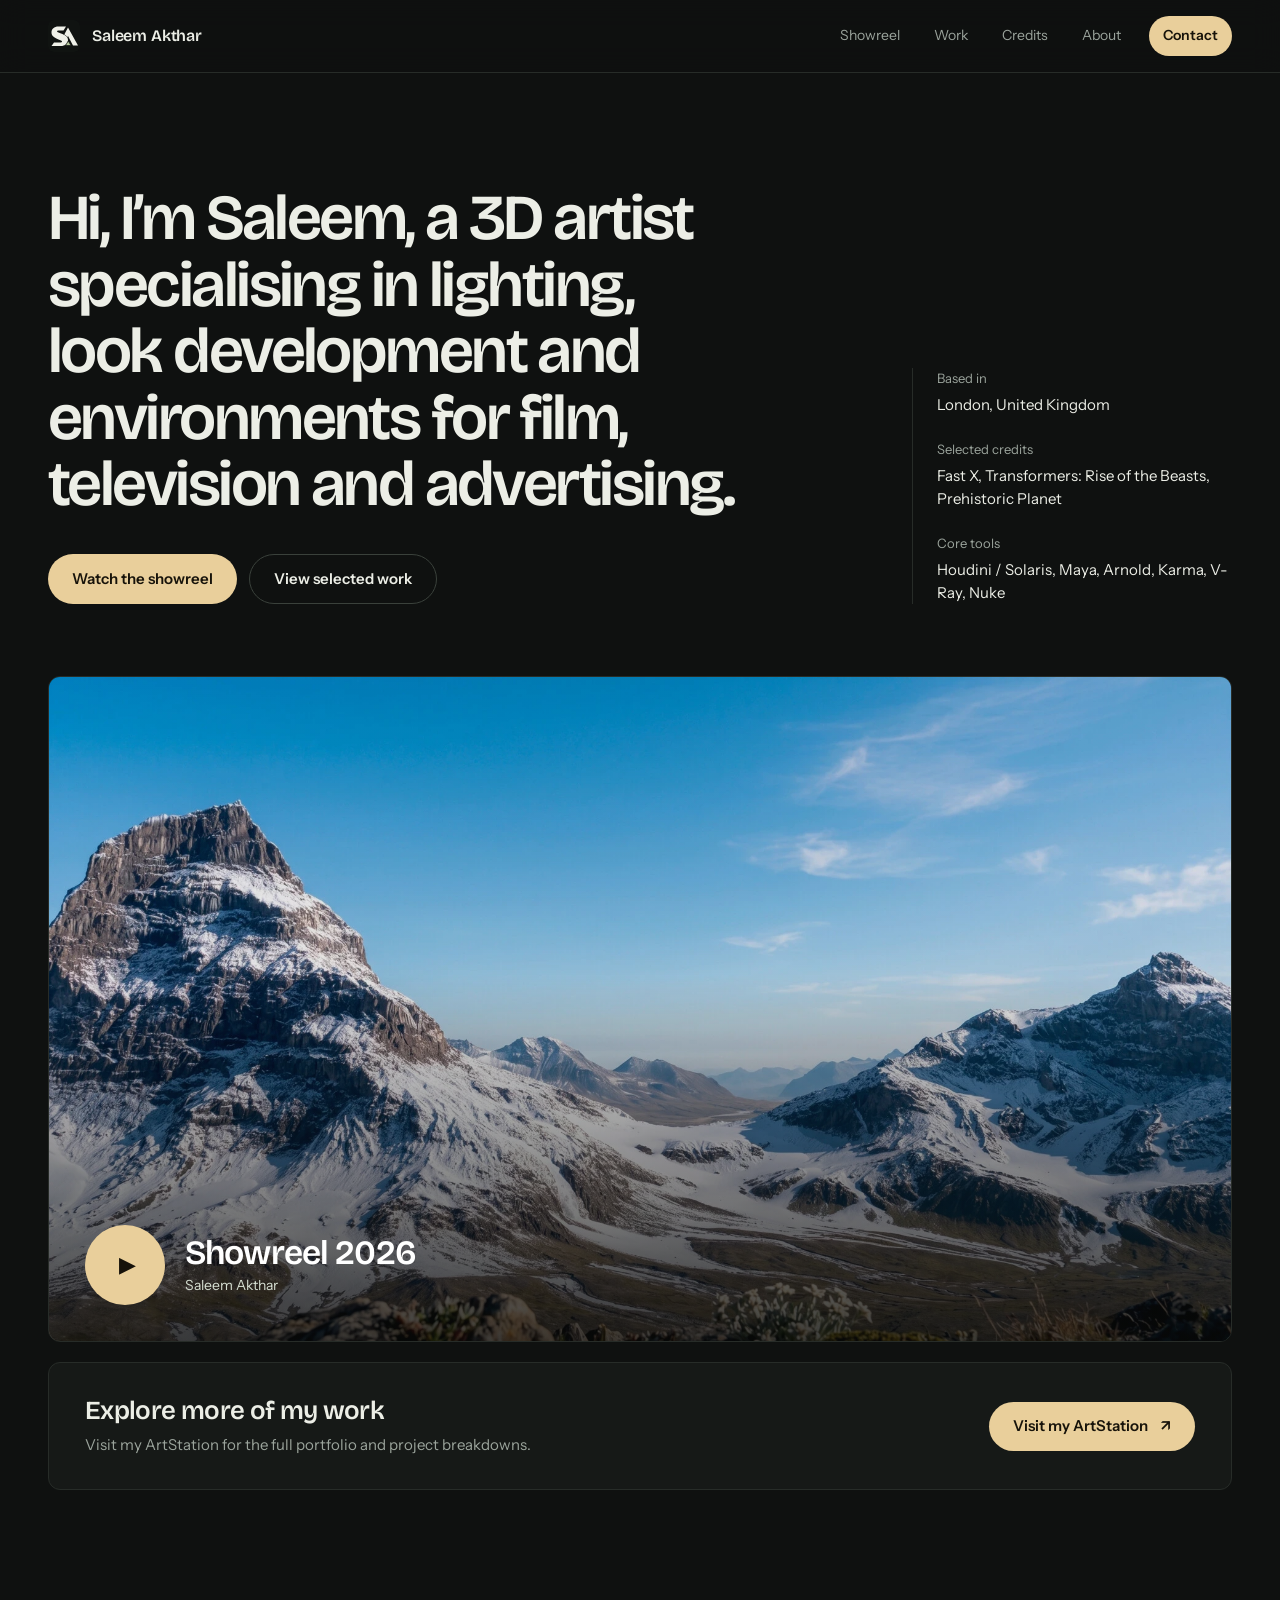
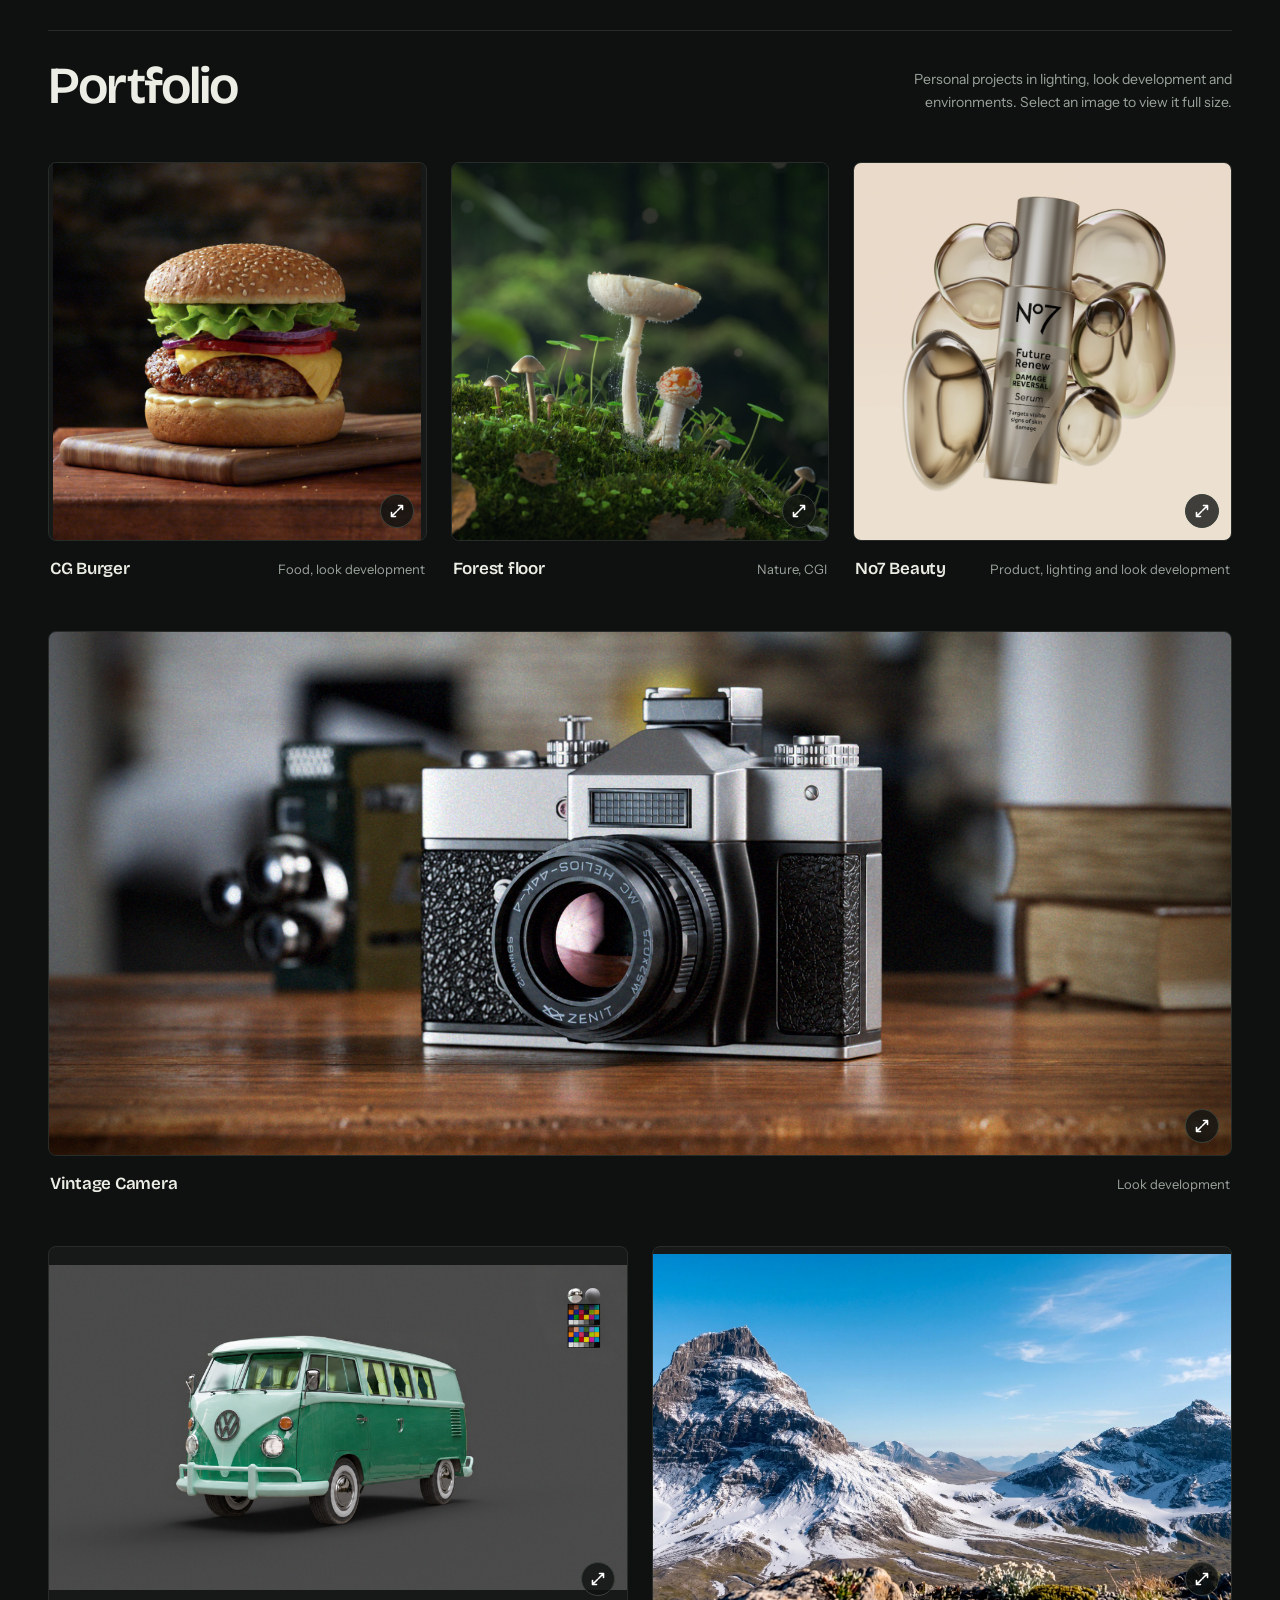
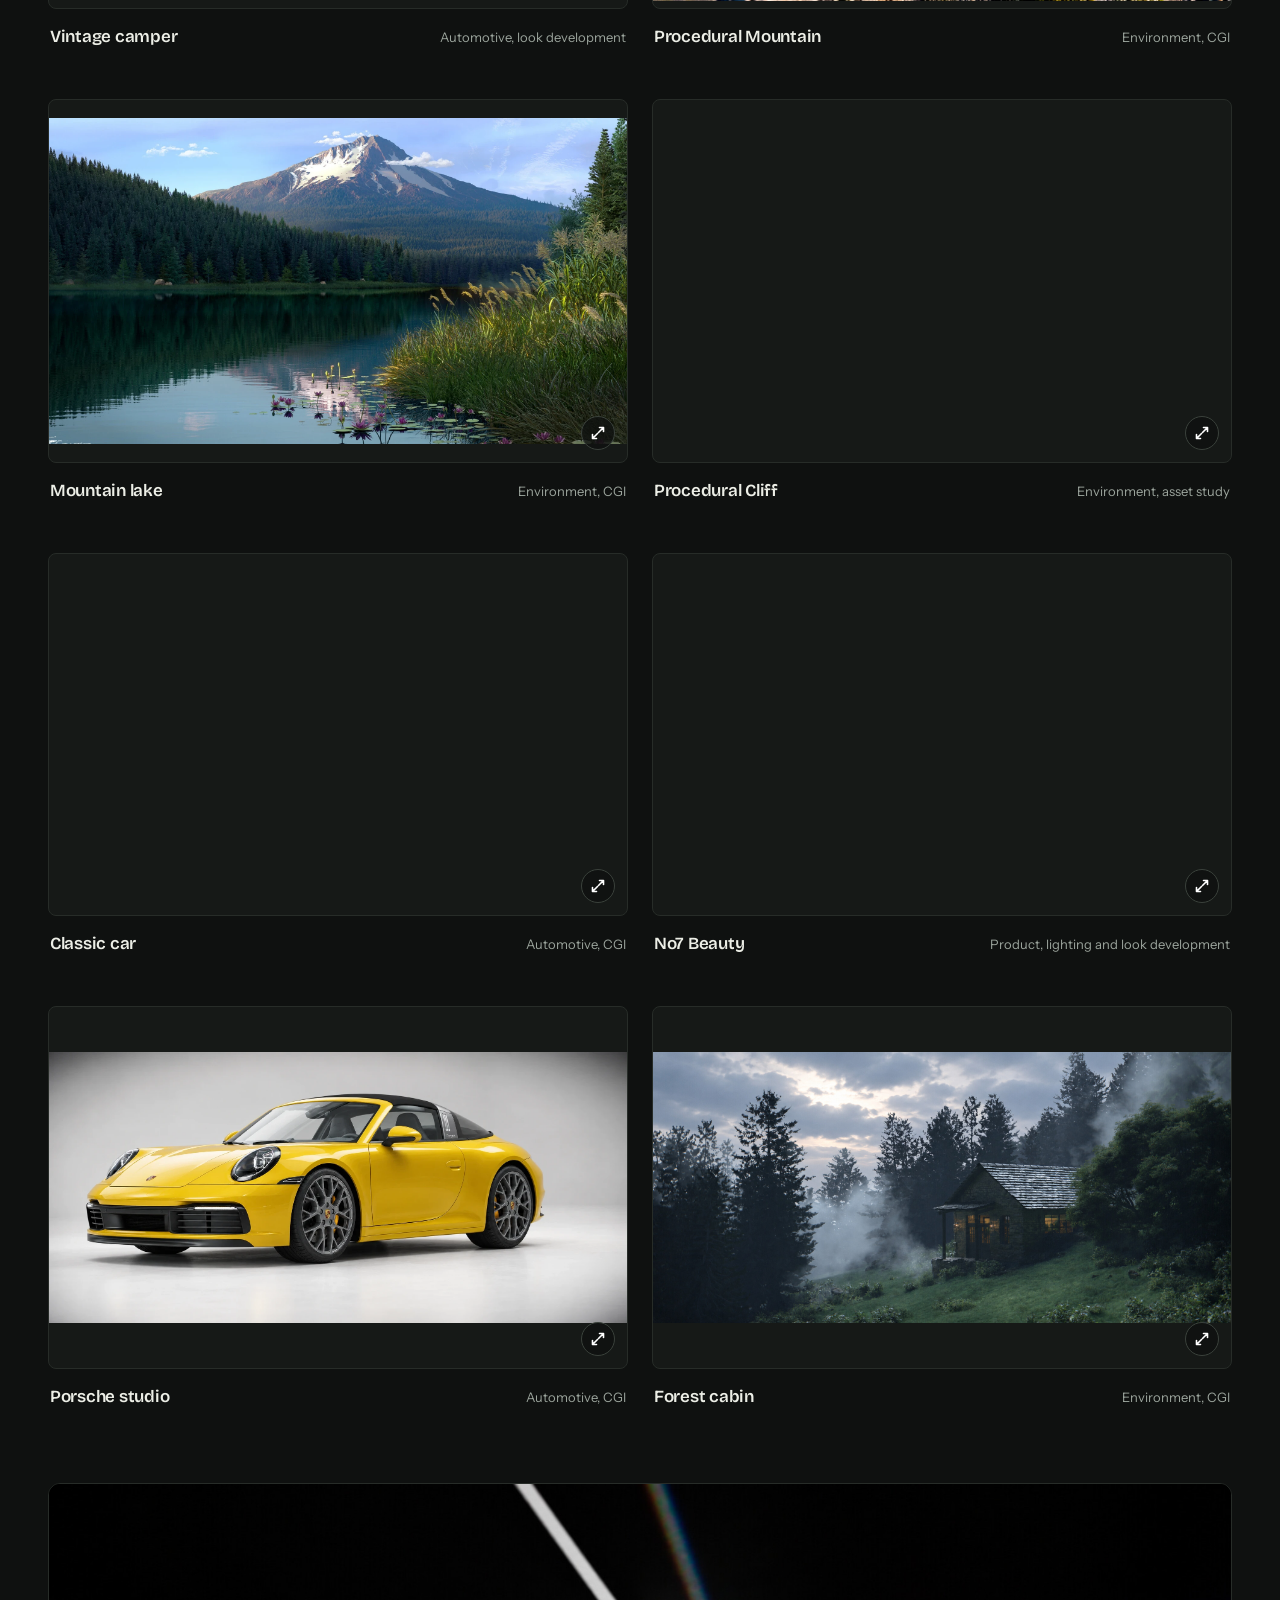
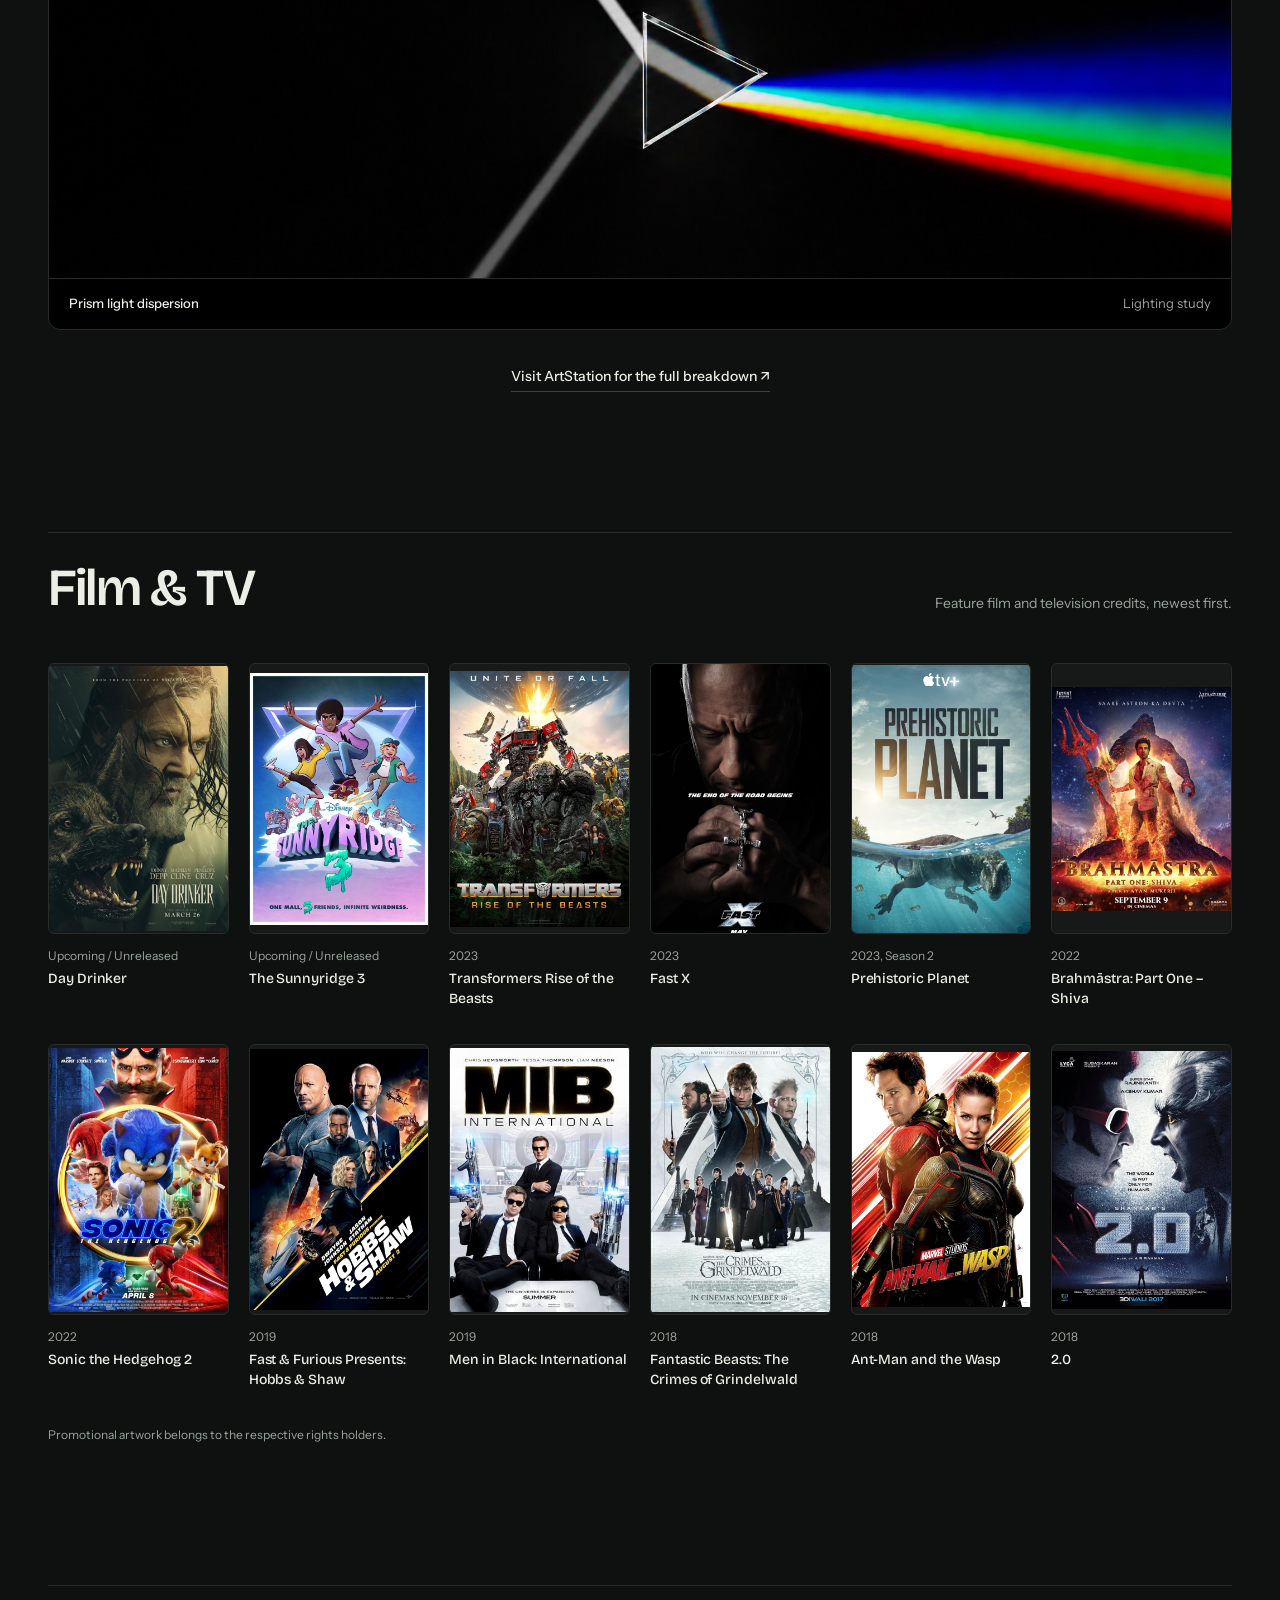
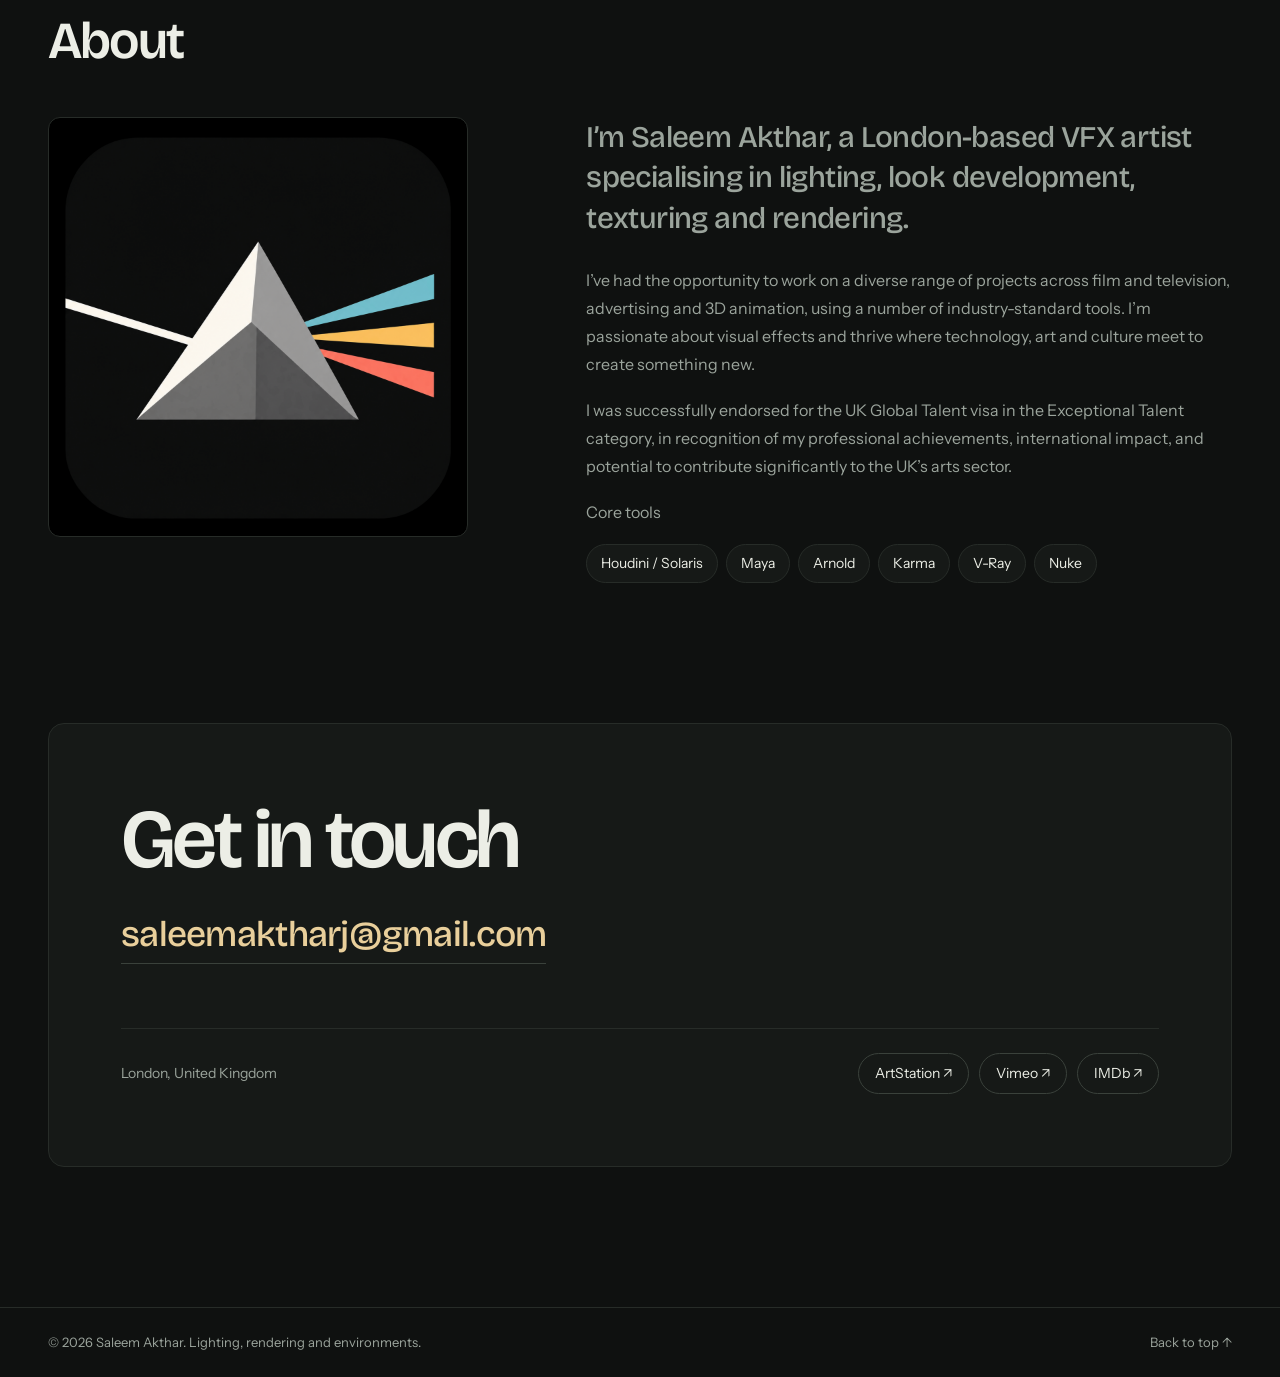
==== index.html @ d95aa8e1 "Add files via upload" ====
<!DOCTYPE html>
<html lang="en-GB">
<head>
<meta charset="utf-8">
<meta name="viewport" content="width=device-width, initial-scale=1">
<meta name="description" content="Saleem Akthar — London-based lighting and look development artist. Explore selected CGI work, environments, product imagery and the 2026 showreel.">
<meta name="theme-color" content="#0f1110">
<meta property="og:type" content="website">
<meta property="og:title" content="Saleem Akthar | Lighting · Rendering · Environments">
<meta property="og:description" content="London-based lighting and look development artist for film, television and advertising.">
<title>Saleem Akthar | Lighting · Rendering · Environments</title>
<link rel="icon" href="favicon.ico?v=2" sizes="any">
<link rel="icon" href="favicon.svg?v=2" type="image/svg+xml">
<link rel="icon" href="favicon.png?v=2" type="image/png" sizes="64x64">
<link rel="apple-touch-icon" href="apple-touch-icon.png?v=2">

<link rel="preconnect" href="https://fonts.googleapis.com">
<link rel="preconnect" href="https://fonts.gstatic.com" crossorigin>
<link href="https://fonts.googleapis.com/css2?family=Bricolage+Grotesque:opsz,wght@12..96,500..700&family=Instrument+Sans:wght@400;500;600&display=swap" rel="stylesheet">

<script type="application/ld+json">
{"@context":"https://schema.org","@type":"Person","name":"Saleem Akthar","jobTitle":"Lighting and Look Development Artist","address":{"@type":"PostalAddress","addressLocality":"London","addressCountry":"GB"},"sameAs":["https://www.artstation.com/saleem","https://vimeo.com/1236531512","https://www.imdb.com/name/nm17399903/"]}
</script>

<style>
/* ---------- Tokens ---------- */
:root{
  color-scheme:dark;
  --bg:#0f1110;
  --surface:#161917;
  --surface-2:#1d211e;
  --line:#272c28;
  --line-strong:#3a413b;
  --text:#eceee6;
  --muted:#9ba49c;
  --accent:#e9cf9b;
  --accent-hover:#f4e0b6;
  --accent-ink:#17130a;
  --font-display:"Bricolage Grotesque","Segoe UI",Helvetica,Arial,sans-serif;
  --font-body:"Instrument Sans","Segoe UI",Helvetica,Arial,sans-serif;
  --radius:8px;
  --gutter:clamp(18px,4vw,48px);
  --section:clamp(80px,11vw,140px);
}

/* ---------- Base ---------- */
*,*::before,*::after{box-sizing:border-box}
html{scroll-behavior:smooth;scroll-padding-top:96px;-webkit-text-size-adjust:100%}
body{margin:0;background:var(--bg);color:var(--text);font:400 16px/1.65 var(--font-body);-webkit-font-smoothing:antialiased;text-rendering:optimizeLegibility}
a{color:inherit;text-decoration:none}
button{font:inherit;cursor:pointer}
a,button{-webkit-tap-highlight-color:transparent}
img{max-width:100%;display:block}
:focus-visible{outline:2px solid var(--accent);outline-offset:4px;border-radius:2px}
.wrap{width:min(1320px,calc(100% - var(--gutter)*2));margin-inline:auto}
.visually-hidden{position:absolute;width:1px;height:1px;padding:0;margin:-1px;overflow:hidden;clip:rect(0,0,0,0);white-space:nowrap;border:0}
.skip{position:fixed;top:-100px;left:20px;background:var(--accent);color:var(--accent-ink);padding:10px 16px;border-radius:6px;z-index:50;font-weight:600}
.skip:focus{top:12px}

/* ---------- Header ---------- */
header{position:sticky;top:0;z-index:30;background:rgba(15,17,16,.82);-webkit-backdrop-filter:blur(14px);backdrop-filter:blur(14px);border-bottom:1px solid var(--line)}
.nav{min-height:72px;display:flex;align-items:center;justify-content:space-between;gap:24px}
.brand{display:flex;align-items:center;gap:12px;font:600 16px/1 var(--font-display);letter-spacing:-.01em}
.brand-logo{width:32px;height:32px;flex:0 0 32px;object-fit:contain}
nav{display:flex;align-items:center;gap:6px;font-size:14px}
nav a{padding:8px 14px;border-radius:999px;color:var(--muted);transition:color .2s,background .2s}
nav a:hover{color:var(--text);background:var(--surface-2)}
nav a.nav-cta{margin-left:8px;color:var(--accent-ink);background:var(--accent);font-weight:600}
nav a.nav-cta:hover{background:var(--accent-hover);color:var(--accent-ink)}

/* ---------- Shared pieces ---------- */
section{padding-top:var(--section)}
.section-head{display:flex;justify-content:space-between;align-items:end;gap:24px;margin-bottom:clamp(28px,4vw,48px);padding-top:28px;border-top:1px solid var(--line)}
h1,h2,h3{font-family:var(--font-display)}
h2{margin:0;font-size:clamp(32px,4.4vw,52px);font-weight:600;letter-spacing:-.035em;line-height:1.05}
.section-note{margin:0;max-width:340px;color:var(--muted);font-size:14px;text-align:right}
.text-link{display:inline-block;font-size:14px;font-weight:500;border-bottom:1px solid var(--line-strong);padding-bottom:3px;transition:color .2s,border-color .2s}
.text-link:hover{color:var(--accent);border-color:var(--accent)}
.btn{display:inline-flex;align-items:center;justify-content:center;gap:12px;min-height:48px;padding:12px 24px;border-radius:999px;font-size:15px;font-weight:600;transition:background .2s,border-color .2s,color .2s}
.btn-primary{background:var(--accent);color:var(--accent-ink)}
.btn-primary:hover{background:var(--accent-hover)}
.btn-ghost{border:1px solid var(--line-strong);color:var(--text)}
.btn-ghost:hover{border-color:var(--accent);color:var(--accent)}

/* ---------- Intro ---------- */
.intro{display:grid;grid-template-columns:minmax(0,1fr) 320px;gap:clamp(32px,6vw,96px);align-items:end;padding:clamp(56px,9vw,112px) 0 clamp(40px,6vw,72px)}
h1{margin:0;max-width:18em;font-size:clamp(34px,5vw,68px);font-weight:600;line-height:1.04;letter-spacing:-.04em;text-wrap:balance}
.intro-actions{display:flex;flex-wrap:wrap;gap:12px;margin-top:36px}
.intro-meta{margin:0;display:grid;gap:22px;padding-left:24px;border-left:1px solid var(--line)}
.intro-meta dt{font-size:13px;color:var(--muted);margin:0 0 4px}
.intro-meta dd{margin:0;font-size:15px;line-height:1.55}

/* ---------- Showreel ---------- */
#showreel{padding-top:0}
.reel-shell{position:relative;aspect-ratio:16/9;background:#080a09;border-radius:12px;overflow:hidden;border:1px solid var(--line)}
.reel-poster{height:100%;width:100%;border:0;padding:0;background:#14241b;color:#fff;position:relative;display:grid;place-items:end start;text-align:left}
.reel-poster img{position:absolute;inset:0;width:100%;height:100%;object-fit:cover;transition:transform .6s ease,filter .3s}
.reel-poster::after{content:"";position:absolute;inset:0;background:linear-gradient(to top,rgba(8,10,9,.78),rgba(8,10,9,.1) 55%)}
.reel-poster:hover img{transform:scale(1.025);filter:brightness(1.06)}
.play-content{position:relative;z-index:1;display:flex;align-items:center;gap:20px;padding:clamp(18px,3vw,36px)}
.play-circle{flex:0 0 auto;display:grid;place-items:center;width:clamp(56px,7vw,80px);height:clamp(56px,7vw,80px);border-radius:50%;background:var(--accent);color:var(--accent-ink);font-size:clamp(16px,2vw,22px);padding-left:4px;transition:transform .2s,background .2s}
.reel-poster:hover .play-circle{transform:scale(1.06);background:var(--accent-hover)}
.play-text{display:grid;gap:2px}
.play-text strong{font:600 clamp(20px,3vw,34px)/1.1 var(--font-display);letter-spacing:-.025em}
.play-text small{font-size:14px;color:#d6dfd2}
.reel-shell iframe{position:absolute;inset:0;width:100%;height:100%;border:0}
.artstation-cta{display:flex;align-items:center;justify-content:space-between;gap:28px;margin-top:20px;padding:clamp(22px,3vw,32px) clamp(22px,3vw,36px);background:var(--surface);border:1px solid var(--line);border-radius:12px}
.artstation-cta h3{margin:0 0 6px;font-size:clamp(20px,2.4vw,26px);font-weight:600;letter-spacing:-.025em;line-height:1.2}
.artstation-cta p{margin:0;color:var(--muted);font-size:15px;max-width:480px}

/* ---------- Portfolio ---------- */
.gallery{display:grid;grid-template-columns:repeat(6,minmax(0,1fr));gap:clamp(32px,4vw,48px) clamp(16px,2vw,24px);align-items:start}
.gallery .project{grid-column:span 3;min-width:0}
.gallery .project.square{grid-column:span 2}
.gallery .project-featured{grid-column:1 / -1}
.image-link{display:block;position:relative;background:var(--surface);border:1px solid var(--line);border-radius:var(--radius);overflow:hidden;transition:border-color .2s}
.image-link:hover{border-color:var(--line-strong)}
.image-link img{width:100%;height:auto;aspect-ratio:16/10;object-fit:contain;transition:transform .5s ease,filter .3s}
.square .image-link img{aspect-ratio:1}
.project-featured .image-link img{aspect-ratio:auto}
.image-link:hover img{filter:brightness(1.07)}
.expand{position:absolute;right:12px;bottom:12px;display:grid;place-items:center;width:34px;height:34px;border-radius:50%;background:rgba(15,17,16,.78);border:1px solid var(--line-strong);color:#fff;transition:background .2s,color .2s,border-color .2s}
.image-link:hover .expand,.image-link:focus-visible .expand{background:var(--accent);color:var(--accent-ink);border-color:var(--accent)}
.expand svg{width:14px;height:14px}
.caption{display:flex;align-items:baseline;justify-content:space-between;gap:16px;padding:14px 2px 0}
.caption h3{margin:0;font-size:17px;font-weight:600;letter-spacing:-.015em}
.caption p{margin:0;font-size:13px;color:var(--muted);text-align:right}
.prism{margin:clamp(40px,6vw,72px) 0 0;border-radius:12px;overflow:hidden;background:#000;border:1px solid var(--line)}
.prism img{width:100%;height:auto}
.prism figcaption{display:flex;justify-content:space-between;gap:16px;padding:14px 20px;font-size:13px;color:var(--muted);border-top:1px solid var(--line)}
.prism figcaption strong{color:var(--text);font-weight:500}
.portfolio-more{margin:32px 0 0;text-align:center}

/* ---------- Film & TV ---------- */
.credits-grid{display:grid;grid-template-columns:repeat(6,minmax(0,1fr));gap:36px 20px}
.poster-frame{position:relative;aspect-ratio:2/3;display:grid;place-items:center;background:var(--surface);border:1px solid var(--line);border-radius:6px;overflow:hidden}
.poster-frame img{width:100%;height:100%;object-fit:contain;transition:filter .2s}
.credit-card:hover .poster-frame img{filter:brightness(1.08)}
.credit-caption{padding:12px 0 0}
.credit-year{font-size:12px;color:var(--muted);margin:0 0 3px}
.credit-caption h3{margin:0;font-size:14px;font-weight:500;line-height:1.4;letter-spacing:-.005em}
.poster-attribution{font-size:12px;color:var(--muted);margin:36px 0 0}

/* ---------- About ---------- */
.about-grid{display:grid;grid-template-columns:minmax(0,5fr) minmax(0,7fr);gap:clamp(32px,6vw,96px);align-items:start}
.about-symbol{width:100%;max-width:420px;height:auto;border-radius:12px;border:1px solid var(--line);background:#000}
.about-copy .lead{margin:0 0 28px;font:500 clamp(22px,2.4vw,30px)/1.35 var(--font-display);letter-spacing:-.02em}
.about-copy p{margin:0 0 18px;max-width:62ch;color:var(--muted);font-size:16px;line-height:1.75}
.tools-label{margin:36px 0 12px;font-size:13px;color:var(--muted)}
.tools{list-style:none;margin:0;padding:0;display:flex;gap:8px;flex-wrap:wrap}
.tools li{font-size:14px;color:var(--text);background:var(--surface);border:1px solid var(--line);padding:7px 14px;border-radius:999px}

/* ---------- Contact ---------- */
.contact-card{margin-top:0;padding:clamp(32px,6vw,72px);background:var(--surface);border:1px solid var(--line);border-radius:16px}
.contact-card h2{font-size:clamp(38px,6.5vw,84px);letter-spacing:-.045em;margin:0 0 28px}
.email{display:inline-block;font:500 clamp(18px,3.2vw,36px)/1.25 var(--font-display);letter-spacing:-.02em;color:var(--accent);border-bottom:1px solid var(--line-strong);padding-bottom:6px;overflow-wrap:anywhere;transition:border-color .2s,color .2s}
.email:hover{color:var(--accent-hover);border-color:var(--accent)}
.contact-bottom{display:flex;justify-content:space-between;align-items:center;flex-wrap:wrap;gap:20px;margin-top:clamp(36px,5vw,64px);padding-top:24px;border-top:1px solid var(--line);font-size:14px;color:var(--muted)}
.socials{display:flex;flex-wrap:wrap;gap:10px}
.socials a{padding:8px 16px;border:1px solid var(--line-strong);border-radius:999px;color:var(--text);transition:border-color .2s,color .2s}
.socials a:hover{border-color:var(--accent);color:var(--accent)}

/* ---------- Footer ---------- */
footer{margin-top:var(--section);border-top:1px solid var(--line);padding:24px 0;color:var(--muted);font-size:13px}
.footer-inner{display:flex;justify-content:space-between;gap:20px;flex-wrap:wrap}
footer a:hover{color:var(--accent)}

/* ---------- Image viewer ---------- */
dialog{border:1px solid var(--line);border-radius:12px;background:#0a0c0b;color:var(--text);padding:16px;width:min(1500px,96vw);max-width:96vw;max-height:96dvh}
dialog::backdrop{background:rgba(0,0,0,.9);-webkit-backdrop-filter:blur(6px);backdrop-filter:blur(6px)}
.viewer-top{display:flex;justify-content:space-between;align-items:center;padding-bottom:14px;gap:20px}
.viewer-top p{margin:0;font:600 17px/1.3 var(--font-display);letter-spacing:-.01em}
.close{background:transparent;border:1px solid var(--line-strong);color:var(--text);border-radius:999px;padding:8px 18px;font-size:14px;transition:border-color .2s,color .2s}
.close:hover{border-color:var(--accent);color:var(--accent)}
#viewer-image{max-height:80dvh;max-width:100%;margin:auto;object-fit:contain}
.no-scroll{overflow:hidden}

/* ---------- Responsive ---------- */
@media(max-width:1100px){
  .credits-grid{grid-template-columns:repeat(4,minmax(0,1fr))}
  .intro{grid-template-columns:1fr;align-items:start}
  .intro-meta{grid-template-columns:repeat(2,minmax(0,1fr));padding-left:0;border-left:0;padding-top:28px;border-top:1px solid var(--line)}
}
@media(max-width:820px){
  .credits-grid{grid-template-columns:repeat(3,minmax(0,1fr))}
  .about-grid{grid-template-columns:1fr}
  .about-symbol{max-width:300px}
}
@media(max-width:760px){
  .nav{flex-wrap:wrap;padding:12px 0 8px;gap:4px}
  nav{width:100%;margin-inline:-10px;overflow-x:auto;scrollbar-width:none}
  nav::-webkit-scrollbar{display:none}
  nav a{padding:8px 12px;white-space:nowrap}
  html{scroll-padding-top:120px}
  .section-head{flex-direction:column;align-items:flex-start;gap:10px}
  .section-note{text-align:left}
  .gallery{grid-template-columns:minmax(0,1fr)}
  .gallery .project,.gallery .project.square{grid-column:auto}
  .artstation-cta{flex-direction:column;align-items:stretch;text-align:center}
  .artstation-cta p{margin-inline:auto}
  .play-text small{display:none}
  .contact-bottom{flex-direction:column;align-items:flex-start}
}
@media(max-width:520px){
  .credits-grid{grid-template-columns:repeat(2,minmax(0,1fr));gap:28px 14px}
  .intro-meta{grid-template-columns:1fr}
  .intro-actions .btn{flex:1 1 100%}
  .caption{flex-direction:column;gap:2px}
  .caption p{text-align:left}
}
@media(prefers-reduced-motion:reduce){
  html{scroll-behavior:auto}
  *,*::before,*::after{transition:none!important}
}
</style>
</head>
<body>
<a class="skip" href="#main">Skip to content</a>
<header><div class="wrap nav"><a class="brand" href="#" aria-label="Saleem Akthar home"><img class="brand-logo" src="favicon.svg?v=2" alt="" aria-hidden="true" width="32" height="32">Saleem Akthar</a><nav aria-label="Main navigation"><a href="#showreel">Showreel</a><a href="#work">Work</a><a href="#credits">Credits</a><a href="#about">About</a><a class="nav-cta" href="#contact">Contact</a></nav></div></header>

<main id="main" class="wrap">

<div class="intro">
  <div>
    <h1>Hi, I’m Saleem, a 3D artist specialising in lighting, look development and environments for film, television and advertising.</h1>
    <div class="intro-actions">
      <a class="btn btn-primary" href="#showreel">Watch the showreel</a>
      <a class="btn btn-ghost" href="#work">View selected work</a>
    </div>
  </div>
  <dl class="intro-meta">
    <div><dt>Based in</dt><dd>London, United Kingdom</dd></div>
    <div><dt>Selected credits</dt><dd>Fast X, Transformers: Rise of the Beasts, Prehistoric Planet</dd></div>
    <div><dt>Core tools</dt><dd>Houdini / Solaris, Maya, Arnold, Karma, V-Ray, Nuke</dd></div>
  </dl>
</div>

<section id="showreel" aria-labelledby="reel-heading">
  <h2 id="reel-heading" class="visually-hidden">Showreel 2026</h2>
  <div class="reel-shell" id="reel-shell"><button class="reel-poster" id="play-reel" aria-label="Play Showreel 2026"><img src="alpine.png" alt="" loading="lazy"><span class="play-content"><span class="play-circle" aria-hidden="true">▶</span><span class="play-text"><strong>Showreel 2026</strong><small>Saleem Akthar</small></span></span></button></div>
  <noscript><p><a href="https://vimeo.com/1236531512">Watch the showreel on Vimeo</a></p></noscript>
  <div class="artstation-cta" aria-labelledby="artstation-cta-heading">
    <div class="artstation-cta-copy"><h3 id="artstation-cta-heading">Explore more of my work</h3><p>Visit my ArtStation for the full portfolio and project breakdowns.</p></div>
    <a class="btn btn-primary" href="https://www.artstation.com/saleem" target="_blank" rel="noopener noreferrer">Visit my ArtStation <span aria-hidden="true">↗</span></a>
  </div>
</section>

<section id="work" aria-labelledby="work-heading">
  <div class="section-head"><h2 id="work-heading">Portfolio</h2><p class="section-note">Personal projects in lighting, look development and environments. Select an image to view it full size.</p></div>
  <div class="gallery">
<article class="project square">
 <a class="image-link" href="burger.png" data-title="CG Burger" aria-label="View CG Burger full size"><img src="burger.png" alt="A photorealistic burger on a wooden board in warm directional light." loading="lazy" decoding="async"><span class="expand" aria-hidden="true"><svg viewBox="0 0 14 14" fill="none" stroke="currentColor" stroke-width="1.6" stroke-linecap="round" stroke-linejoin="round"><path d="M8.5 1.5h4v4M12.5 1.5l-5 5M5.5 12.5h-4v-4M1.5 12.5l5-5"/></svg></span></a>
 <div class="caption"><h3>CG Burger</h3><p>Food, look development</p></div></article>
<article class="project square">
<a class="image-link" href="render-mushrooms.png" data-title="Forest floor" aria-label="View Forest floor full size"><img src="render-mushrooms.png" alt="Dew-covered mushrooms, moss and clover with a delicate spider web in soft forest light." loading="lazy" decoding="async"><span class="expand" aria-hidden="true"><svg viewBox="0 0 14 14" fill="none" stroke="currentColor" stroke-width="1.6" stroke-linecap="round" stroke-linejoin="round"><path d="M8.5 1.5h4v4M12.5 1.5l-5 5M5.5 12.5h-4v-4M1.5 12.5l5-5"/></svg></span></a>
<div class="caption"><h3>Forest floor</h3><p>Nature, CGI</p></div></article>
<article class="project square">
<a class="image-link" href="no7-beauty-serum.png" data-title="No7 Beauty" aria-label="View No7 Beauty serum full size"><img src="no7-beauty-serum.png" alt="No7 Future Renew serum surrounded by reflective golden forms against a warm beige background." width="1920" height="1920" loading="lazy" decoding="async"><span class="expand" aria-hidden="true"><svg viewBox="0 0 14 14" fill="none" stroke="currentColor" stroke-width="1.6" stroke-linecap="round" stroke-linejoin="round"><path d="M8.5 1.5h4v4M12.5 1.5l-5 5M5.5 12.5h-4v-4M1.5 12.5l5-5"/></svg></span></a>
<div class="caption"><h3>No7 Beauty</h3><p>Product, lighting and look development</p></div></article>
<article class="project project-featured">
<a class="image-link" href="vintage-camera.png" data-title="Vintage Camera" aria-label="View Vintage Camera full size"><img src="vintage-camera.png" alt="A vintage silver and black camera on a wooden table, with softly blurred books and another camera in the background." width="1920" height="850" loading="lazy" decoding="async"><span class="expand" aria-hidden="true"><svg viewBox="0 0 14 14" fill="none" stroke="currentColor" stroke-width="1.6" stroke-linecap="round" stroke-linejoin="round"><path d="M8.5 1.5h4v4M12.5 1.5l-5 5M5.5 12.5h-4v-4M1.5 12.5l5-5"/></svg></span></a>
<div class="caption"><h3>Vintage Camera</h3><p>Look development</p></div></article>
<article class="project">
 <a class="image-link" href="camper.png" data-title="Vintage camper" aria-label="View Vintage camper full size"><img src="camper.png" alt="A mint-green Volkswagen camper van in a grey studio." loading="lazy" decoding="async"><span class="expand" aria-hidden="true"><svg viewBox="0 0 14 14" fill="none" stroke="currentColor" stroke-width="1.6" stroke-linecap="round" stroke-linejoin="round"><path d="M8.5 1.5h4v4M12.5 1.5l-5 5M5.5 12.5h-4v-4M1.5 12.5l5-5"/></svg></span></a>
 <div class="caption"><h3>Vintage camper</h3><p>Automotive, look development</p></div></article>
<article class="project">
 <a class="image-link" href="alpine.png" data-title="Procedural Mountain" aria-label="View Procedural Mountain full size"><img src="alpine.png" alt="A snow-covered mountain valley beneath a blue sky." loading="lazy" decoding="async"><span class="expand" aria-hidden="true"><svg viewBox="0 0 14 14" fill="none" stroke="currentColor" stroke-width="1.6" stroke-linecap="round" stroke-linejoin="round"><path d="M8.5 1.5h4v4M12.5 1.5l-5 5M5.5 12.5h-4v-4M1.5 12.5l5-5"/></svg></span></a>
 <div class="caption"><h3>Procedural Mountain</h3><p>Environment, CGI</p></div></article>
<article class="project">
 <a class="image-link" href="lake.png" data-title="Mountain lake" aria-label="View Mountain lake full size"><img src="lake.png" alt="A forest and mountain reflected in a lake, with reeds and water lilies." loading="lazy" decoding="async"><span class="expand" aria-hidden="true"><svg viewBox="0 0 14 14" fill="none" stroke="currentColor" stroke-width="1.6" stroke-linecap="round" stroke-linejoin="round"><path d="M8.5 1.5h4v4M12.5 1.5l-5 5M5.5 12.5h-4v-4M1.5 12.5l5-5"/></svg></span></a>
 <div class="caption"><h3>Mountain lake</h3><p>Environment, CGI</p></div></article>
<article class="project">
 <a class="image-link" href="rock.png" data-title="Procedural Cliff" aria-label="View Procedural Cliff full size"><img src="rock.png" alt="A tall layered rock formation covered with autumn trees, with a figure for scale." loading="lazy" decoding="async"><span class="expand" aria-hidden="true"><svg viewBox="0 0 14 14" fill="none" stroke="currentColor" stroke-width="1.6" stroke-linecap="round" stroke-linejoin="round"><path d="M8.5 1.5h4v4M12.5 1.5l-5 5M5.5 12.5h-4v-4M1.5 12.5l5-5"/></svg></span></a>
 <div class="caption"><h3>Procedural Cliff</h3><p>Environment, asset study</p></div></article>
<article class="project">
<a class="image-link" href="render-vintage-car.png" data-title="Classic car" aria-label="View Classic car full size"><img src="render-vintage-car.png" alt="A red and white classic car with chrome trim in a grey studio." loading="lazy" decoding="async"><span class="expand" aria-hidden="true"><svg viewBox="0 0 14 14" fill="none" stroke="currentColor" stroke-width="1.6" stroke-linecap="round" stroke-linejoin="round"><path d="M8.5 1.5h4v4M12.5 1.5l-5 5M5.5 12.5h-4v-4M1.5 12.5l5-5"/></svg></span></a>
<div class="caption"><h3>Classic car</h3><p>Automotive, CGI</p></div></article>
<article class="project">
 <a class="image-link" href="no7.png" data-title="No7 Beauty" aria-label="View No7 Beauty full size"><img src="no7.png" alt="Two No7 skincare bottles surrounded by a flowing translucent form." loading="lazy" decoding="async"><span class="expand" aria-hidden="true"><svg viewBox="0 0 14 14" fill="none" stroke="currentColor" stroke-width="1.6" stroke-linecap="round" stroke-linejoin="round"><path d="M8.5 1.5h4v4M12.5 1.5l-5 5M5.5 12.5h-4v-4M1.5 12.5l5-5"/></svg></span></a>
 <div class="caption"><h3>No7 Beauty</h3><p>Product, lighting and look development</p></div></article>
<article class="project">
<a class="image-link" href="render-porsche.png" data-title="Porsche studio" aria-label="View Porsche studio full size"><img src="render-porsche.png" alt="A yellow Porsche sports car in a bright studio." loading="lazy" decoding="async"><span class="expand" aria-hidden="true"><svg viewBox="0 0 14 14" fill="none" stroke="currentColor" stroke-width="1.6" stroke-linecap="round" stroke-linejoin="round"><path d="M8.5 1.5h4v4M12.5 1.5l-5 5M5.5 12.5h-4v-4M1.5 12.5l5-5"/></svg></span></a>
<div class="caption"><h3>Porsche studio</h3><p>Automotive, CGI</p></div></article>
<article class="project">
<a class="image-link" href="render-forest-cabin.png" data-title="Forest cabin" aria-label="View Forest cabin full size"><img src="render-forest-cabin.png" alt="A stone cabin with glowing windows on a misty wooded hillside." loading="lazy" decoding="async"><span class="expand" aria-hidden="true"><svg viewBox="0 0 14 14" fill="none" stroke="currentColor" stroke-width="1.6" stroke-linecap="round" stroke-linejoin="round"><path d="M8.5 1.5h4v4M12.5 1.5l-5 5M5.5 12.5h-4v-4M1.5 12.5l5-5"/></svg></span></a>
<div class="caption"><h3>Forest cabin</h3><p>Environment, CGI</p></div></article>
  </div>

  <figure class="prism">
    <img src="hero-prism.png" alt="A glass prism dispersing a white light beam into a rainbow spectrum against a black background." loading="lazy" decoding="async" width="1920" height="640">
    <figcaption><strong>Prism light dispersion</strong><span>Lighting study</span></figcaption>
  </figure>
  <p class="portfolio-more"><a class="text-link" href="https://www.artstation.com/saleem" target="_blank" rel="noopener noreferrer">Visit ArtStation for the full breakdown ↗</a></p>
</section>

<section id="credits" aria-labelledby="credits-heading">
  <div class="section-head"><h2 id="credits-heading">Film &amp; TV</h2><p class="section-note">Feature film and television credits, newest first.</p></div>
  <div class="credits-grid">
<article class="credit-card"><div class="poster-frame"><img src="poster-day-drinker.jpg" alt="Day Drinker poster" width="640" height="950" loading="lazy" decoding="async"></div><div class="credit-caption"><p class="credit-year">Upcoming / Unreleased</p><h3>Day Drinker</h3></div></article>
<article class="credit-card"><div class="poster-frame"><img src="poster-the-sunnyridge-3.jpg" alt="The Sunnyridge 3 poster" width="640" height="905" loading="lazy" decoding="async"></div><div class="credit-caption"><p class="credit-year">Upcoming / Unreleased</p><h3>The Sunnyridge 3</h3></div></article>
<article class="credit-card"><div class="poster-frame"><img src="poster-transformers-rise-of-the-beasts.jpg" alt="Transformers: Rise of the Beasts promotional poster" width="640" height="915" loading="lazy" decoding="async"></div><div class="credit-caption"><p class="credit-year">2023</p><h3>Transformers: Rise of the Beasts</h3></div></article>
<article class="credit-card"><div class="poster-frame"><img src="poster-fast-x.jpg" alt="Fast X promotional poster" width="606" height="960" loading="lazy" decoding="async"></div><div class="credit-caption"><p class="credit-year">2023</p><h3>Fast X</h3></div></article>
<article class="credit-card"><div class="poster-frame"><img src="poster-prehistoric-planet.jpg" alt="Prehistoric Planet promotional poster" width="640" height="960" loading="lazy" decoding="async"></div><div class="credit-caption"><p class="credit-year">2023, Season 2</p><h3>Prehistoric Planet</h3></div></article>
<article class="credit-card"><div class="poster-frame"><img src="poster-brahmastra.jpg" alt="Brahmāstra: Part One – Shiva promotional poster" width="640" height="800" loading="lazy" decoding="async"></div><div class="credit-caption"><p class="credit-year">2022</p><h3>Brahmāstra: Part One – Shiva</h3></div></article>
<article class="credit-card"><div class="poster-frame"><img src="poster-sonic-2.jpg" alt="Sonic the Hedgehog 2 promotional poster" width="640" height="946" loading="lazy" decoding="async"></div><div class="credit-caption"><p class="credit-year">2022</p><h3>Sonic the Hedgehog 2</h3></div></article>
<article class="credit-card"><div class="poster-frame"><img src="poster-hobbs-shaw.jpg" alt="Fast &amp; Furious Presents: Hobbs &amp; Shaw promotional poster" width="640" height="934" loading="lazy" decoding="async"></div><div class="credit-caption"><p class="credit-year">2019</p><h3>Fast &amp; Furious Presents: Hobbs &amp; Shaw</h3></div></article>
<article class="credit-card"><div class="poster-frame"><img src="poster-men-in-black.jpg" alt="Men in Black: International promotional poster" width="640" height="948" loading="lazy" decoding="async"></div><div class="credit-caption"><p class="credit-year">2019</p><h3>Men in Black: International</h3></div></article>
<article class="credit-card"><div class="poster-frame"><img src="poster-fantastic-beasts.jpg" alt="Fantastic Beasts: The Crimes of Grindelwald promotional poster" width="640" height="949" loading="lazy" decoding="async"></div><div class="credit-caption"><p class="credit-year">2018</p><h3>Fantastic Beasts: The Crimes of Grindelwald</h3></div></article>
<article class="credit-card"><div class="poster-frame"><img src="poster-ant-man-wasp.jpg" alt="Ant-Man and the Wasp promotional poster" width="640" height="914" loading="lazy" decoding="async"></div><div class="credit-caption"><p class="credit-year">2018</p><h3>Ant-Man and the Wasp</h3></div></article>
<article class="credit-card"><div class="poster-frame"><img src="poster-2-0.jpg" alt="2.0 promotional poster" width="640" height="924" loading="lazy" decoding="async"></div><div class="credit-caption"><p class="credit-year">2018</p><h3>2.0</h3></div></article>
  </div>
  <p class="poster-attribution">Promotional artwork belongs to the respective rights holders.</p>
</section>

<section id="about" aria-labelledby="about-heading">
  <div class="section-head"><h2 id="about-heading">About</h2></div>
  <div class="about-grid">
    <img class="about-symbol" src="about-prism.png" alt="Prism splitting a white beam into cyan, gold and coral light." width="1254" height="1254" loading="lazy" decoding="async">
    <div class="about-copy">
      <p class="lead">I’m Saleem Akthar, a London-based VFX artist specialising in lighting, look development, texturing and rendering.</p>
      <p>I’ve had the opportunity to work on a diverse range of projects across film and television, advertising and 3D animation, using a number of industry-standard tools. I’m passionate about visual effects and thrive where technology, art and culture meet to create something new.</p>
      <p>I was successfully endorsed for the UK Global Talent visa in the Exceptional Talent category, in recognition of my professional achievements, international impact, and potential to contribute significantly to the UK’s arts sector.</p>
      <p class="tools-label" id="tools-label">Core tools</p>
      <ul class="tools" aria-labelledby="tools-label"><li>Houdini / Solaris</li><li>Maya</li><li>Arnold</li><li>Karma</li><li>V-Ray</li><li>Nuke</li></ul>
    </div>
  </div>
</section>

<section id="contact" aria-labelledby="contact-heading">
  <div class="contact-card">
    <h2 id="contact-heading">Get in touch</h2>
    <a class="email" href="mailto:saleemaktharj@gmail.com">saleemaktharj@gmail.com</a>
    <div class="contact-bottom">
      <span>London, United Kingdom</span>
      <div class="socials"><a href="https://www.artstation.com/saleem" target="_blank" rel="noopener noreferrer">ArtStation ↗</a><a href="https://vimeo.com/1236531512" target="_blank" rel="noopener noreferrer">Vimeo ↗</a><a href="https://www.imdb.com/name/nm17399903/" target="_blank" rel="noopener noreferrer">IMDb ↗</a></div>
    </div>
  </div>
</section>

</main>

<footer><div class="wrap footer-inner"><span>© 2026 Saleem Akthar. Lighting, rendering and environments.</span><a href="#">Back to top ↑</a></div></footer>

<dialog id="viewer" aria-labelledby="viewer-title"><div class="viewer-top"><p id="viewer-title"></p><button class="close" id="close-viewer" autofocus>Close ×</button></div><img id="viewer-image" alt=""></dialog>
<script>
const viewer=document.getElementById('viewer');
const viewerImage=document.getElementById('viewer-image');
document.querySelectorAll('.image-link').forEach(link=>link.addEventListener('click',event=>{
 if(event.ctrlKey||event.metaKey||event.shiftKey||event.altKey||typeof viewer.showModal!=='function')return;
 event.preventDefault();viewerImage.src=link.getAttribute('href');viewerImage.alt=link.querySelector('img').alt;
 document.getElementById('viewer-title').textContent=link.dataset.title;
 viewer.showModal();document.body.classList.add('no-scroll');
}));
document.getElementById('close-viewer').addEventListener('click',()=>viewer.close());
viewer.addEventListener('close',()=>document.body.classList.remove('no-scroll'));
viewer.addEventListener('click',event=>{if(event.target===viewer){const r=viewer.getBoundingClientRect();if(event.clientX<r.left||event.clientX>r.right||event.clientY<r.top||event.clientY>r.bottom)viewer.close();}});
document.getElementById('play-reel').addEventListener('click',()=>{
 const frame=document.createElement('iframe');frame.src='https://player.vimeo.com/video/1236531512?autoplay=1&title=0&byline=0&portrait=0';frame.referrerPolicy='strict-origin-when-cross-origin';
 frame.title='Reel 2026 — Saleem Akthar';frame.allow='autoplay; fullscreen; picture-in-picture';frame.allowFullscreen=true;
 document.getElementById('reel-shell').replaceChildren(frame);frame.focus();
});
</script>
</body>
</html>
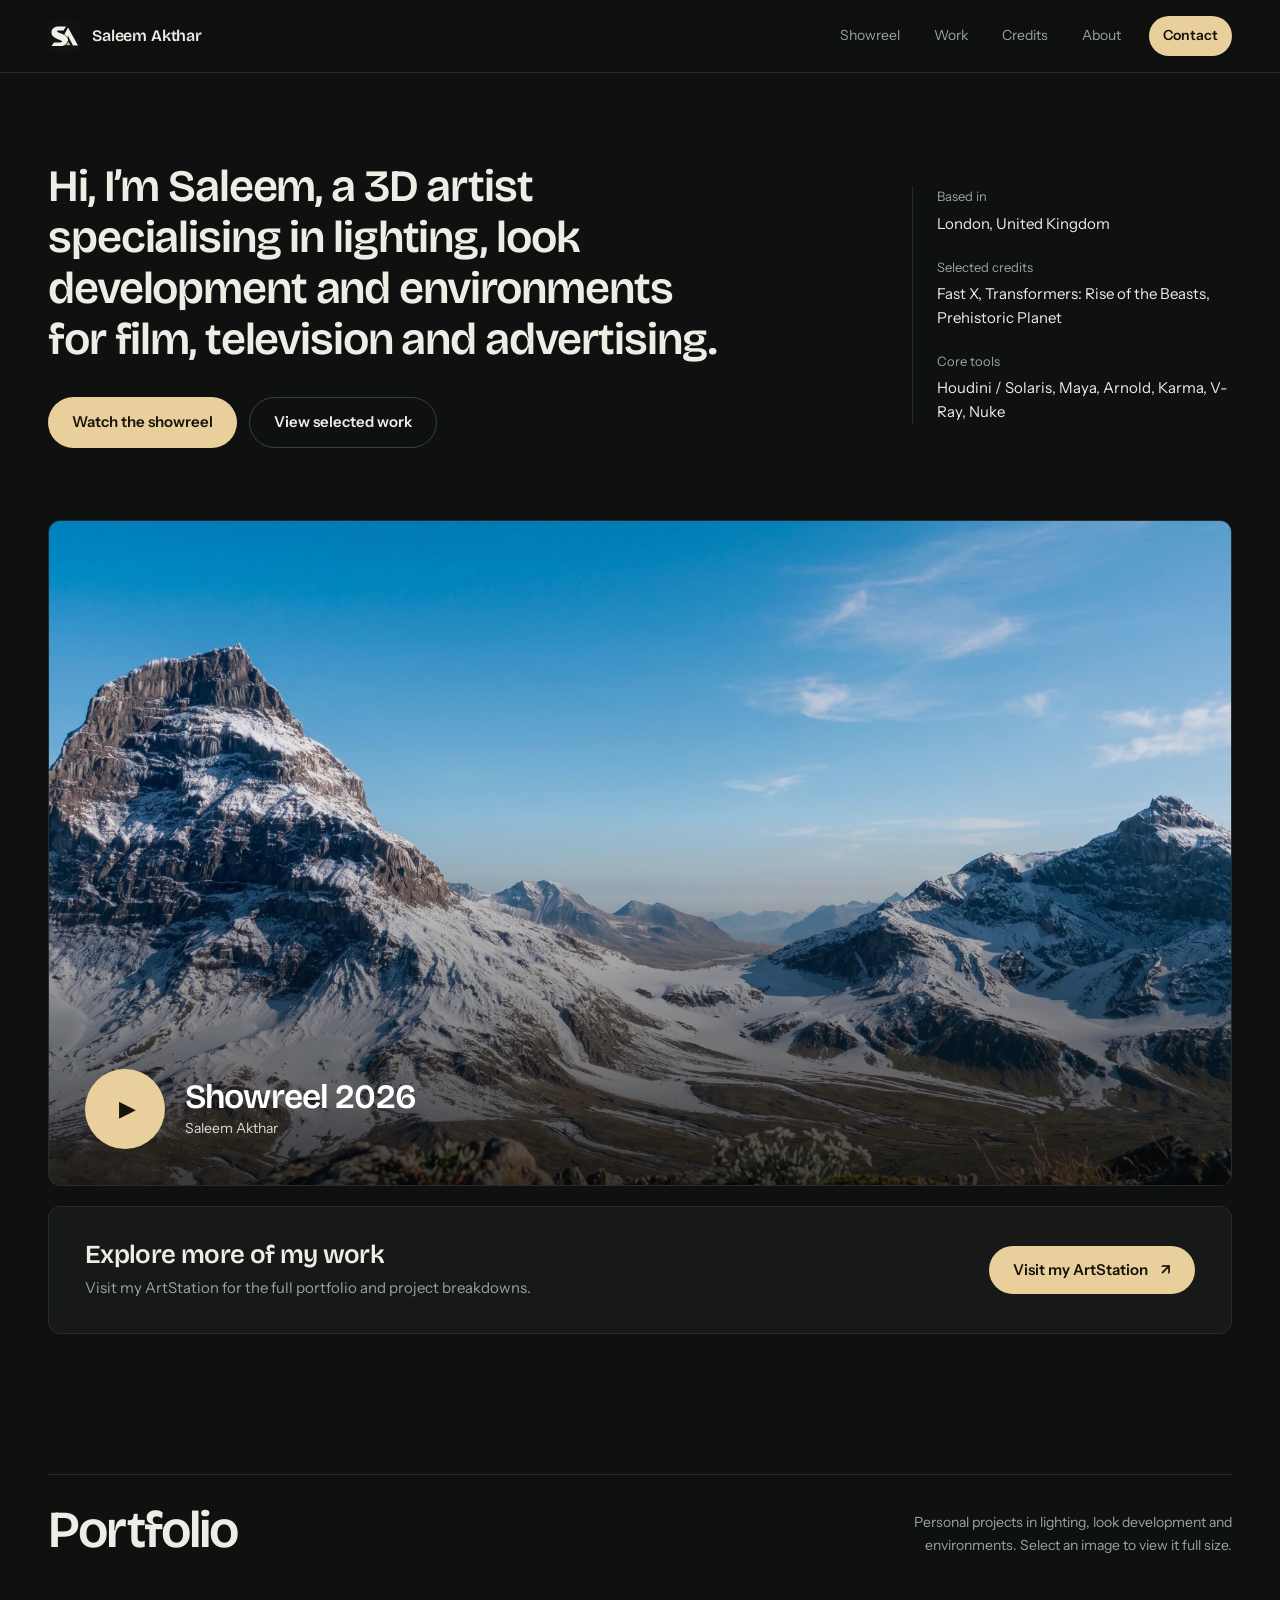
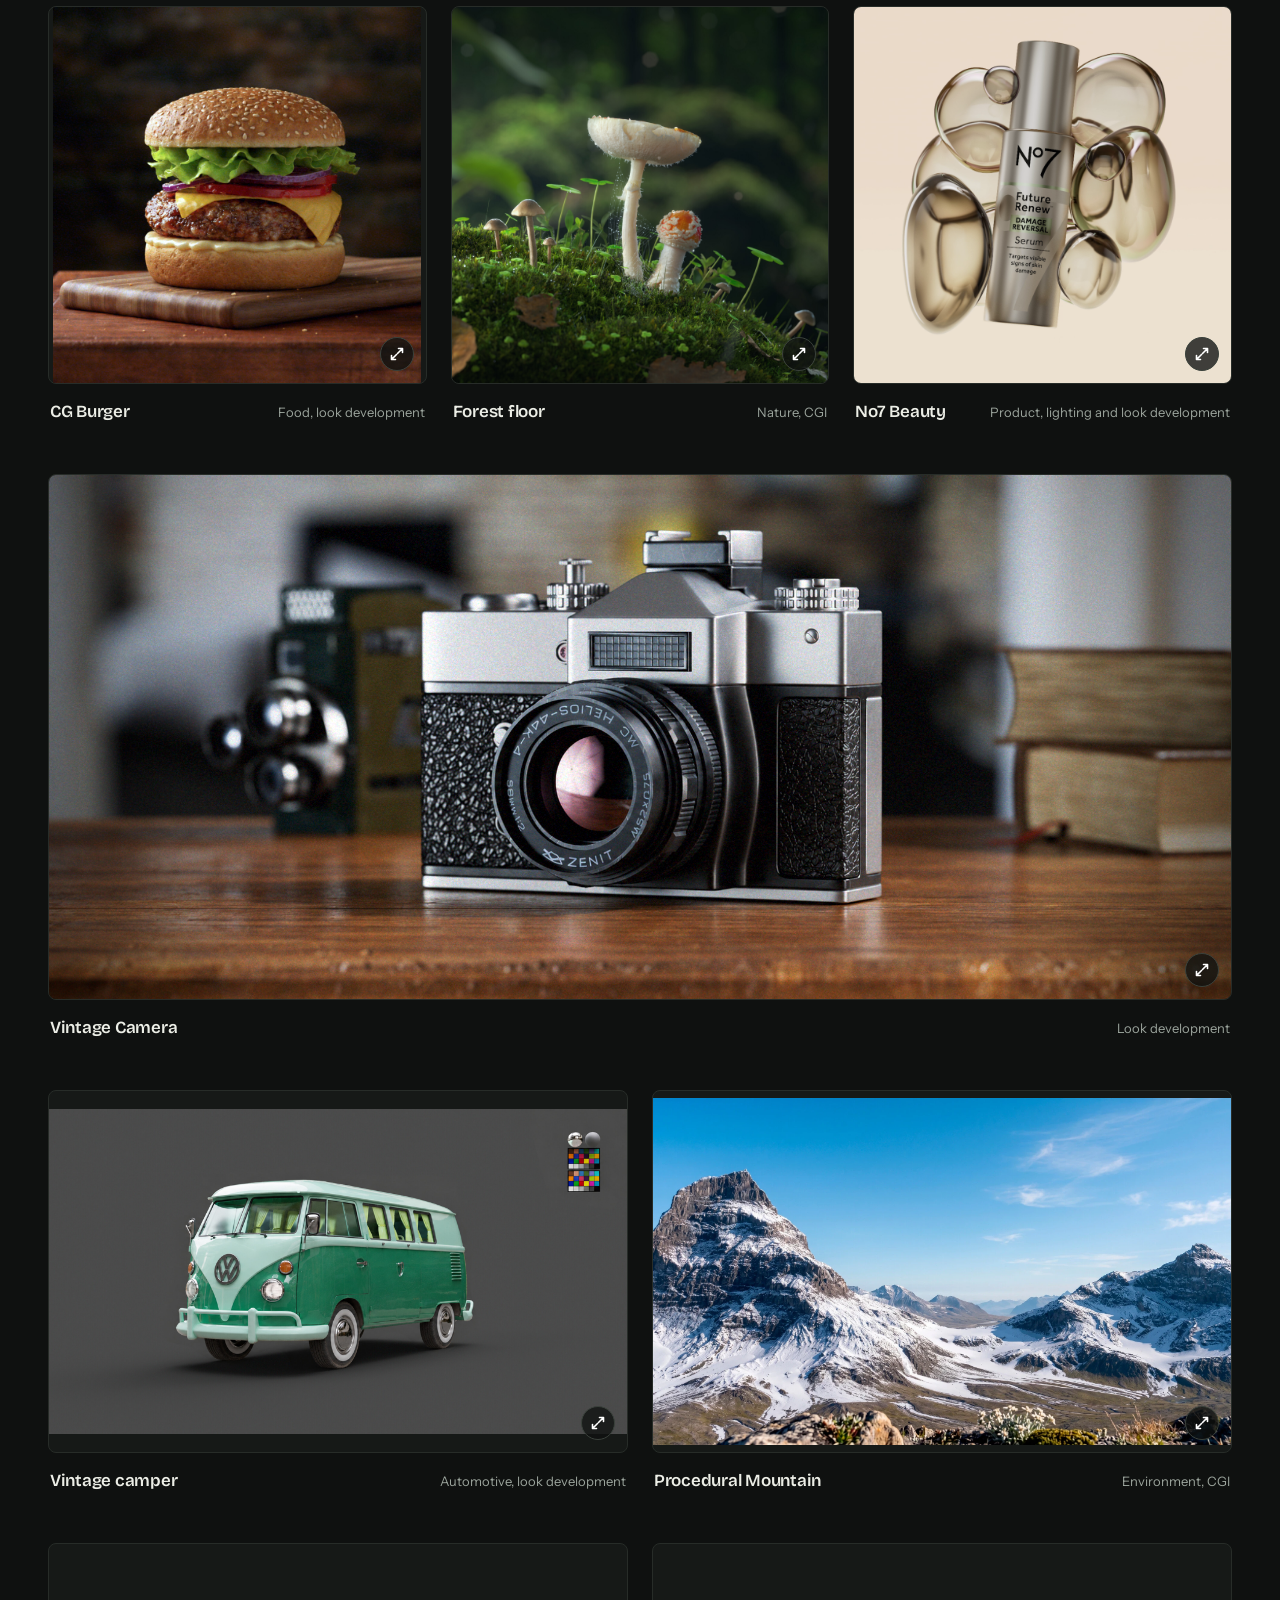
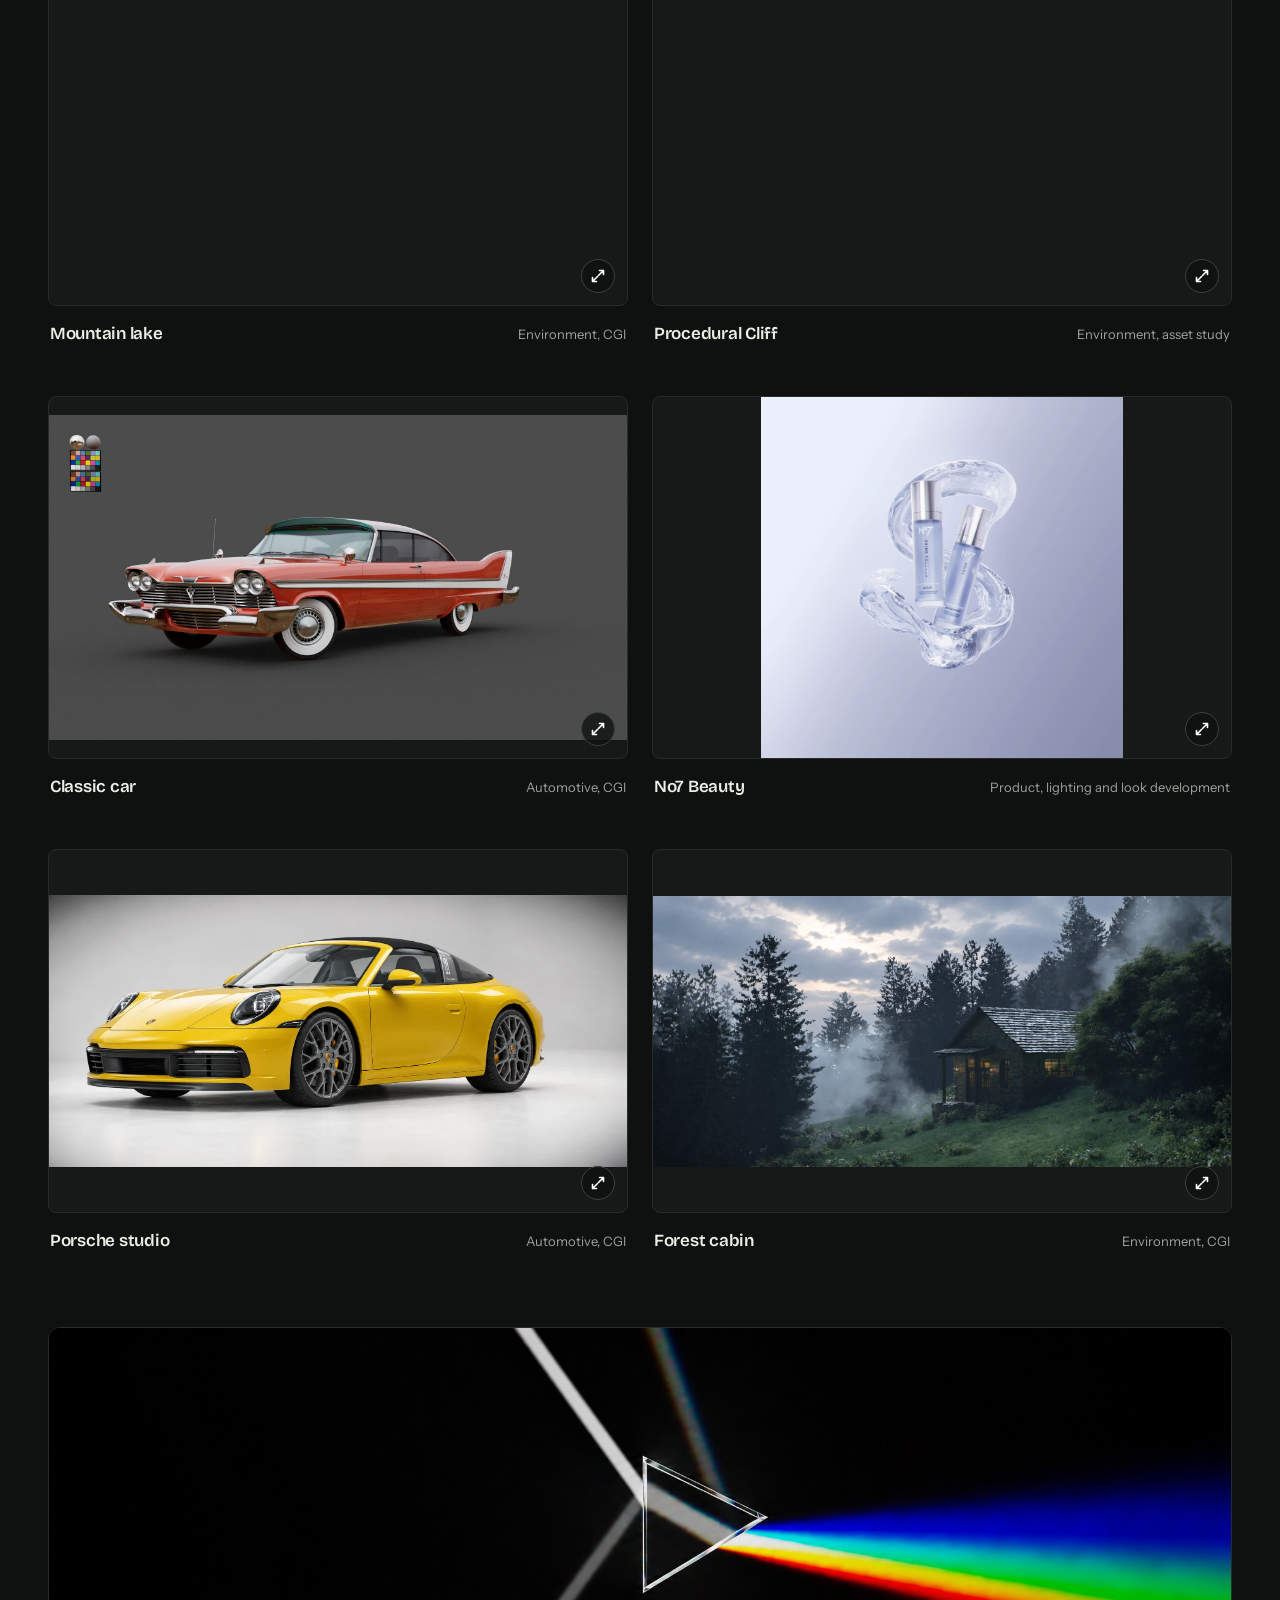
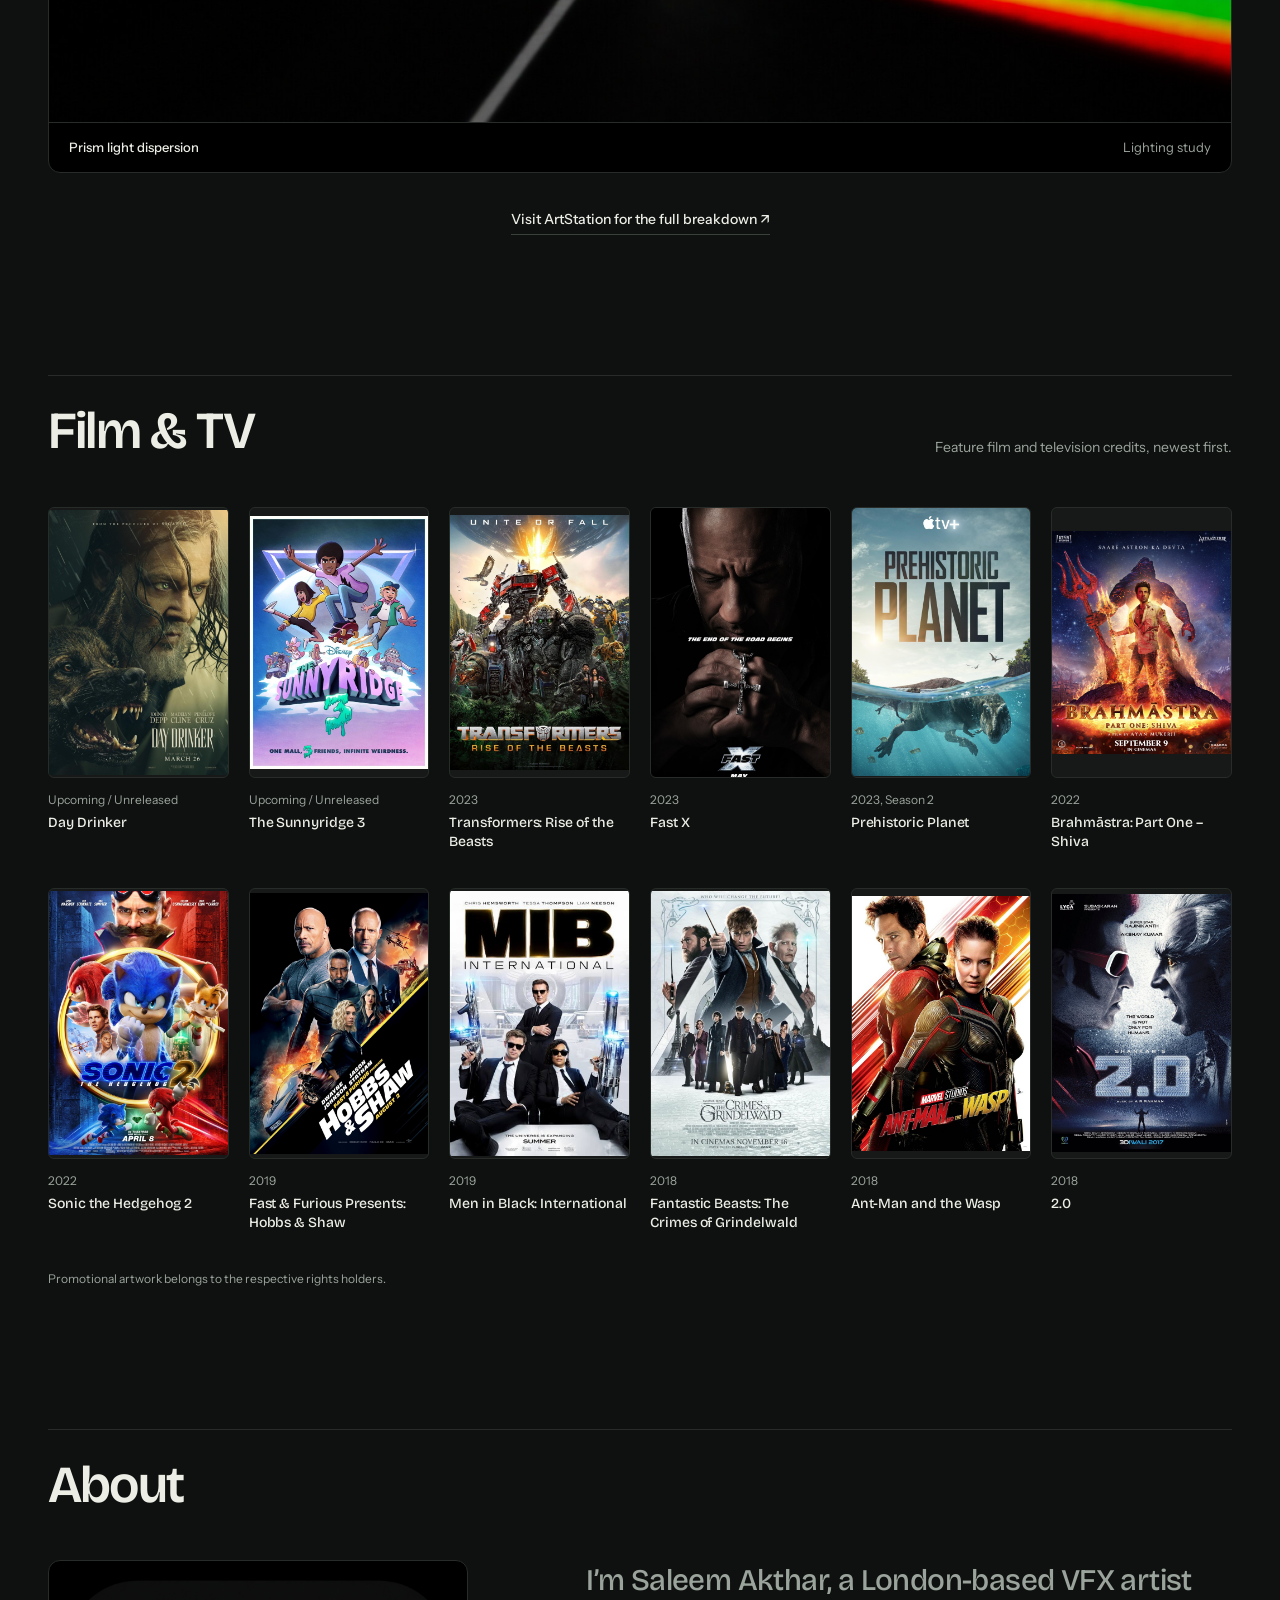
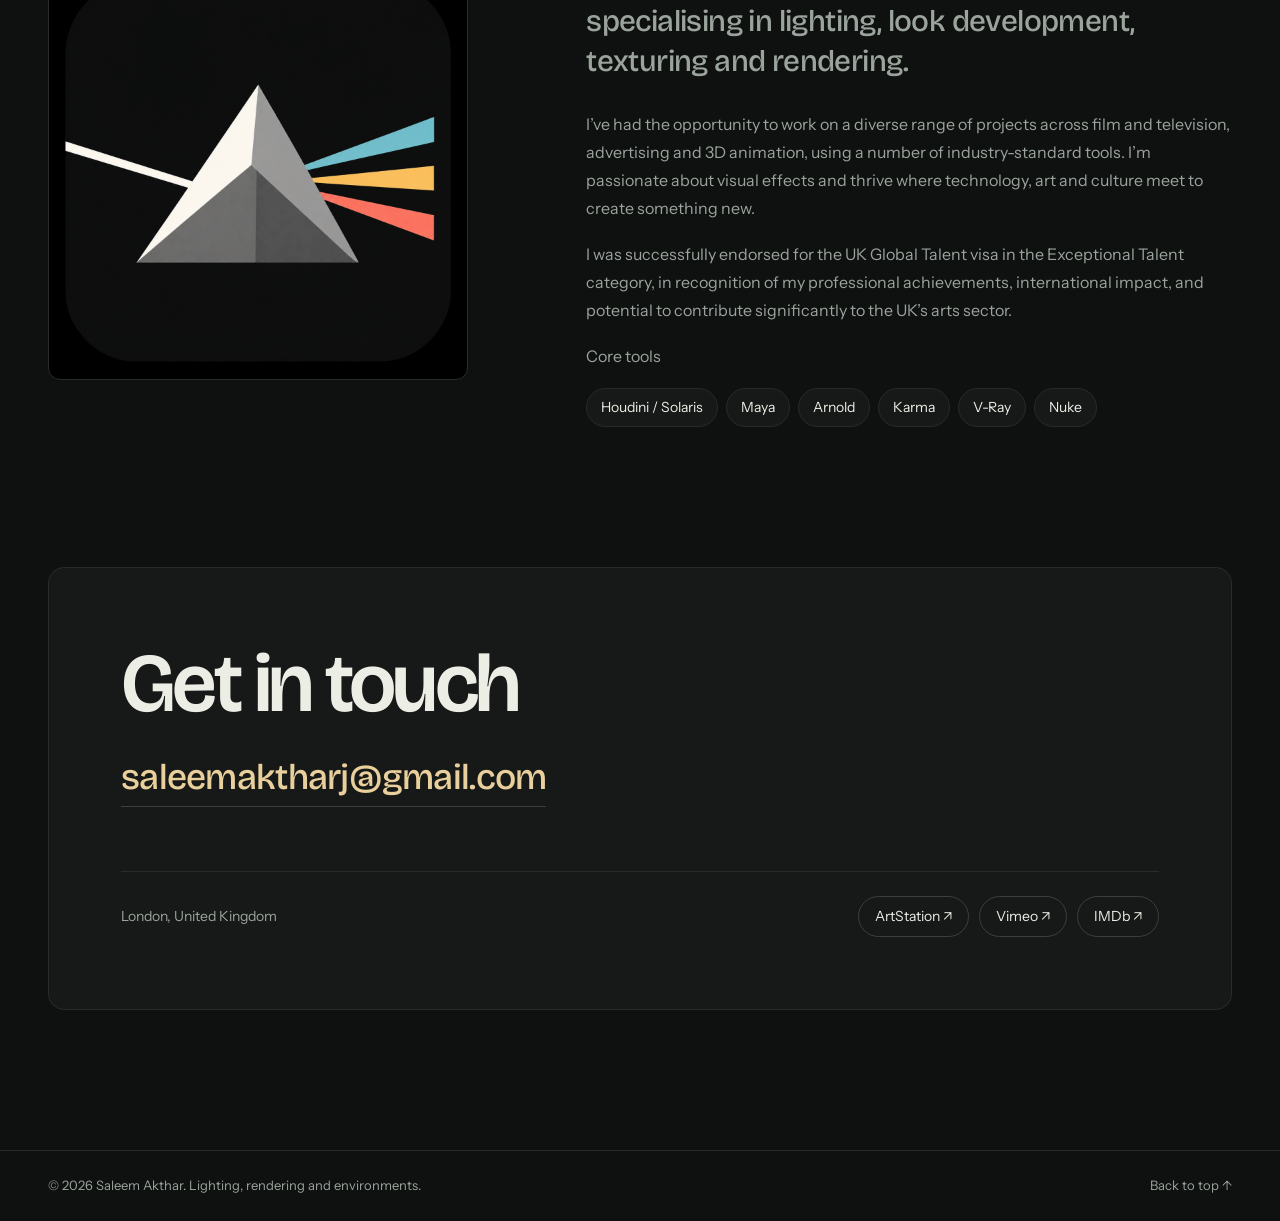
==== commit 4d11733f: "Add files via upload" ====
--- a/index.html
+++ b/index.html
@@ -83,9 +83,9 @@
 .btn-ghost:hover{border-color:var(--accent);color:var(--accent)}
 
 /* ---------- Intro ---------- */
-.intro{display:grid;grid-template-columns:minmax(0,1fr) 320px;gap:clamp(32px,6vw,96px);align-items:end;padding:clamp(56px,9vw,112px) 0 clamp(40px,6vw,72px)}
-h1{margin:0;max-width:18em;font-size:clamp(34px,5vw,68px);font-weight:600;line-height:1.04;letter-spacing:-.04em;text-wrap:balance}
-.intro-actions{display:flex;flex-wrap:wrap;gap:12px;margin-top:36px}
+.intro{display:grid;grid-template-columns:minmax(0,1fr) 320px;gap:clamp(32px,6vw,96px);align-items:center;padding:clamp(48px,7vw,88px) 0 clamp(40px,6vw,72px)}
+h1{margin:0;max-width:20em;font-size:clamp(28px,3.5vw,48px);font-weight:600;line-height:1.14;letter-spacing:-.025em;text-wrap:balance}
+.intro-actions{display:flex;flex-wrap:wrap;gap:12px;margin-top:32px}
 .intro-meta{margin:0;display:grid;gap:22px;padding-left:24px;border-left:1px solid var(--line)}
 .intro-meta dt{font-size:13px;color:var(--muted);margin:0 0 4px}
 .intro-meta dd{margin:0;font-size:15px;line-height:1.55}
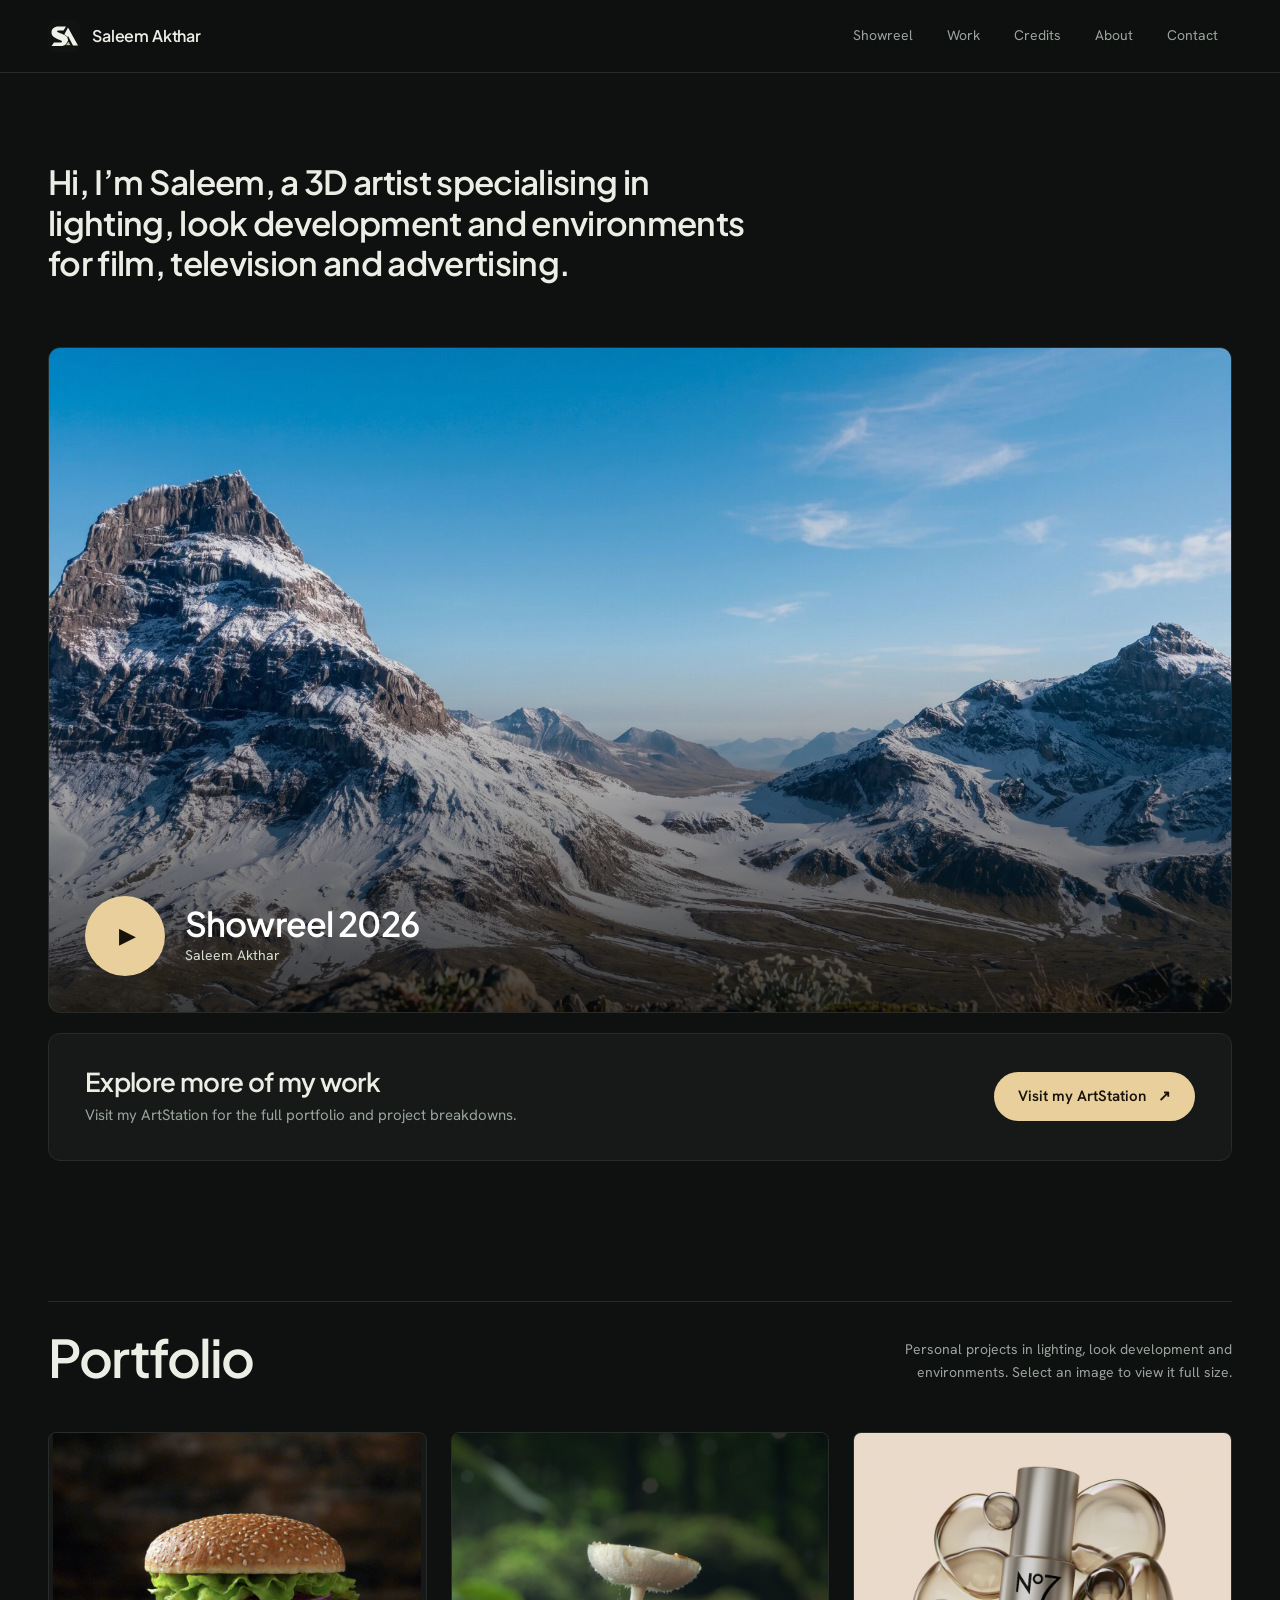
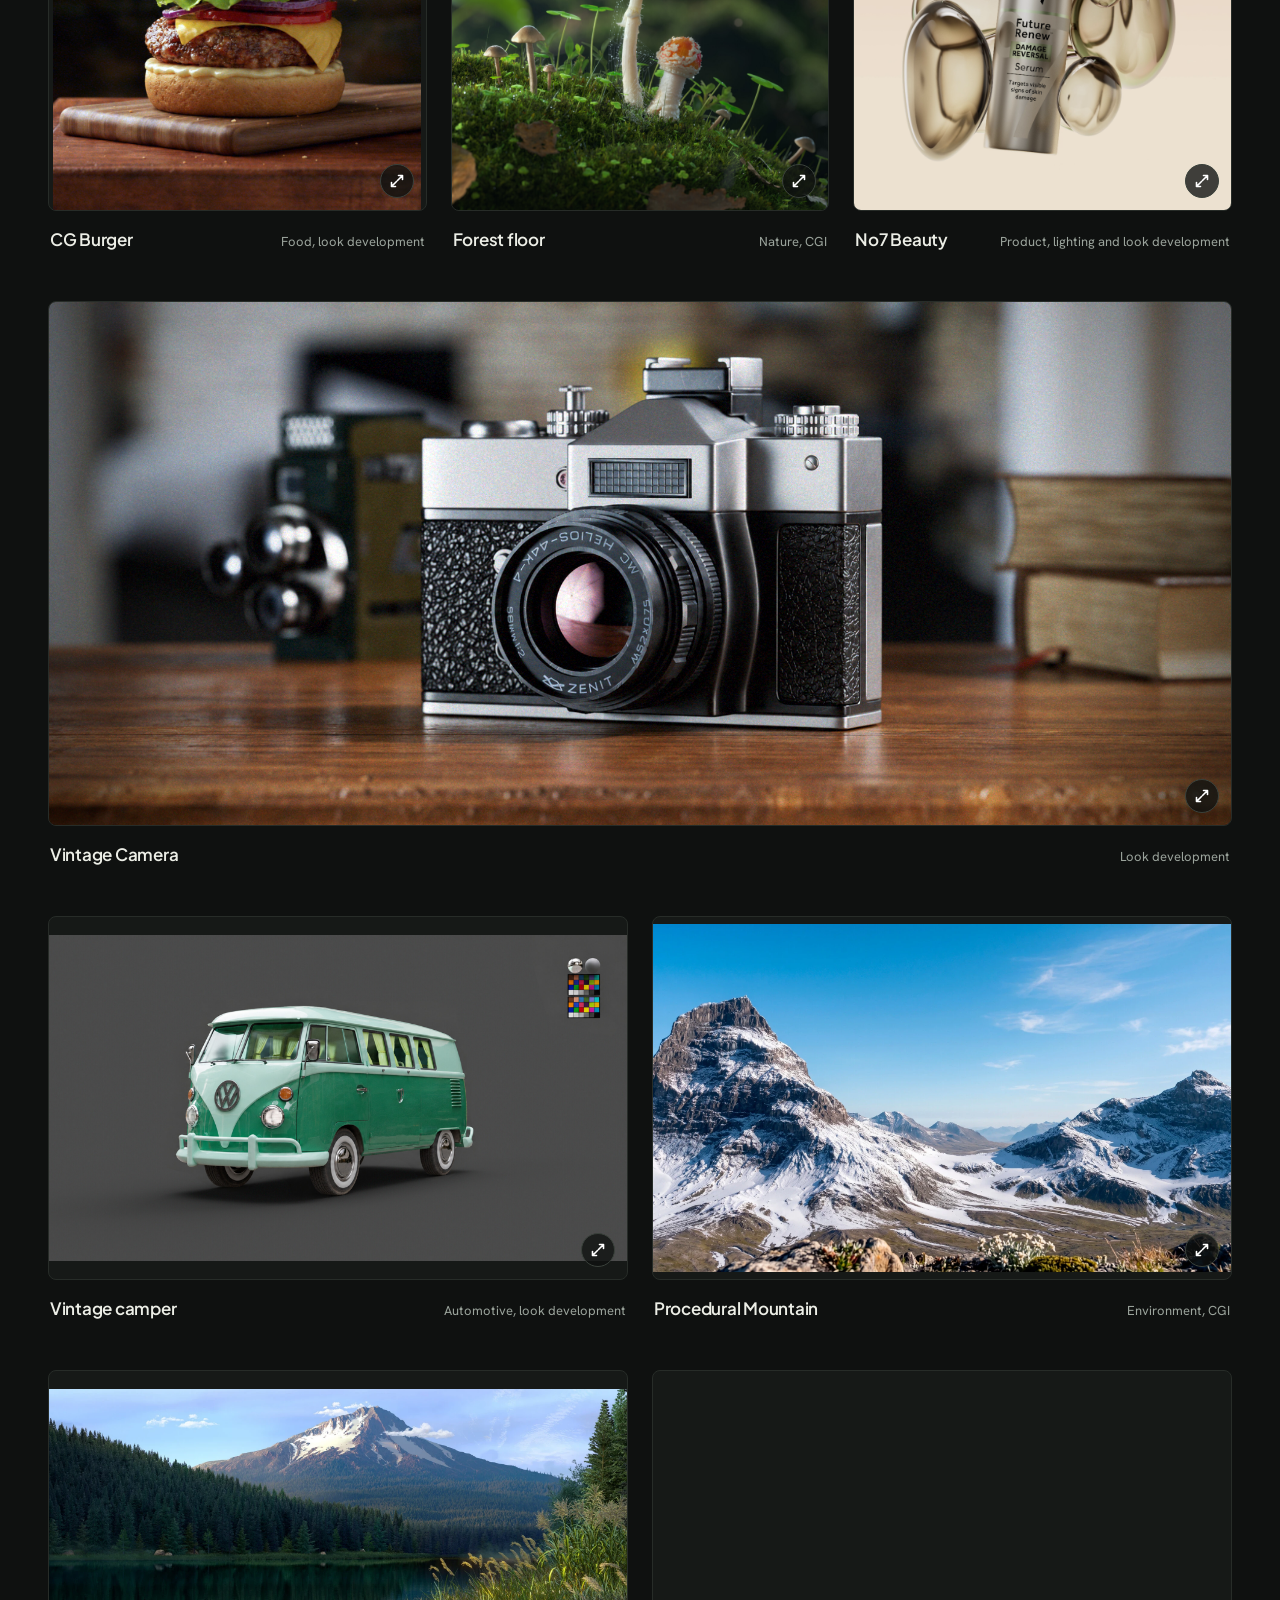
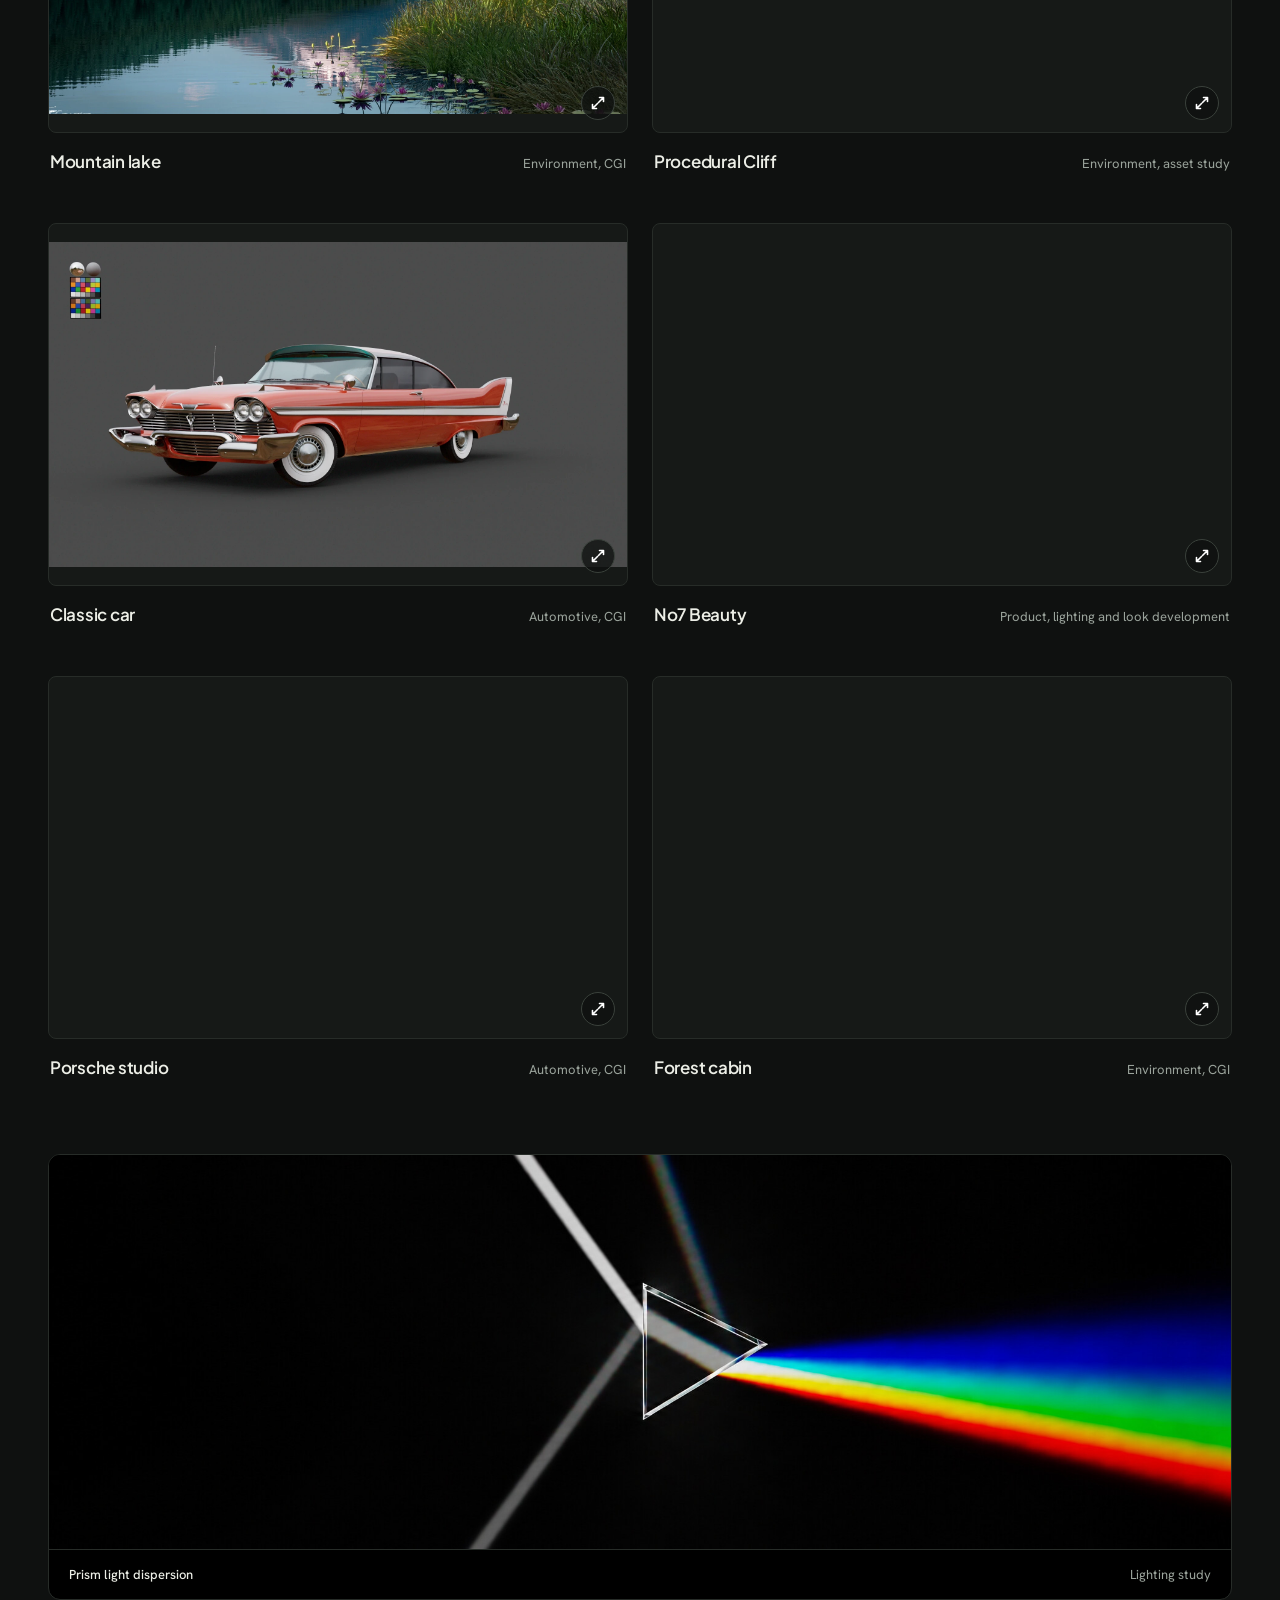
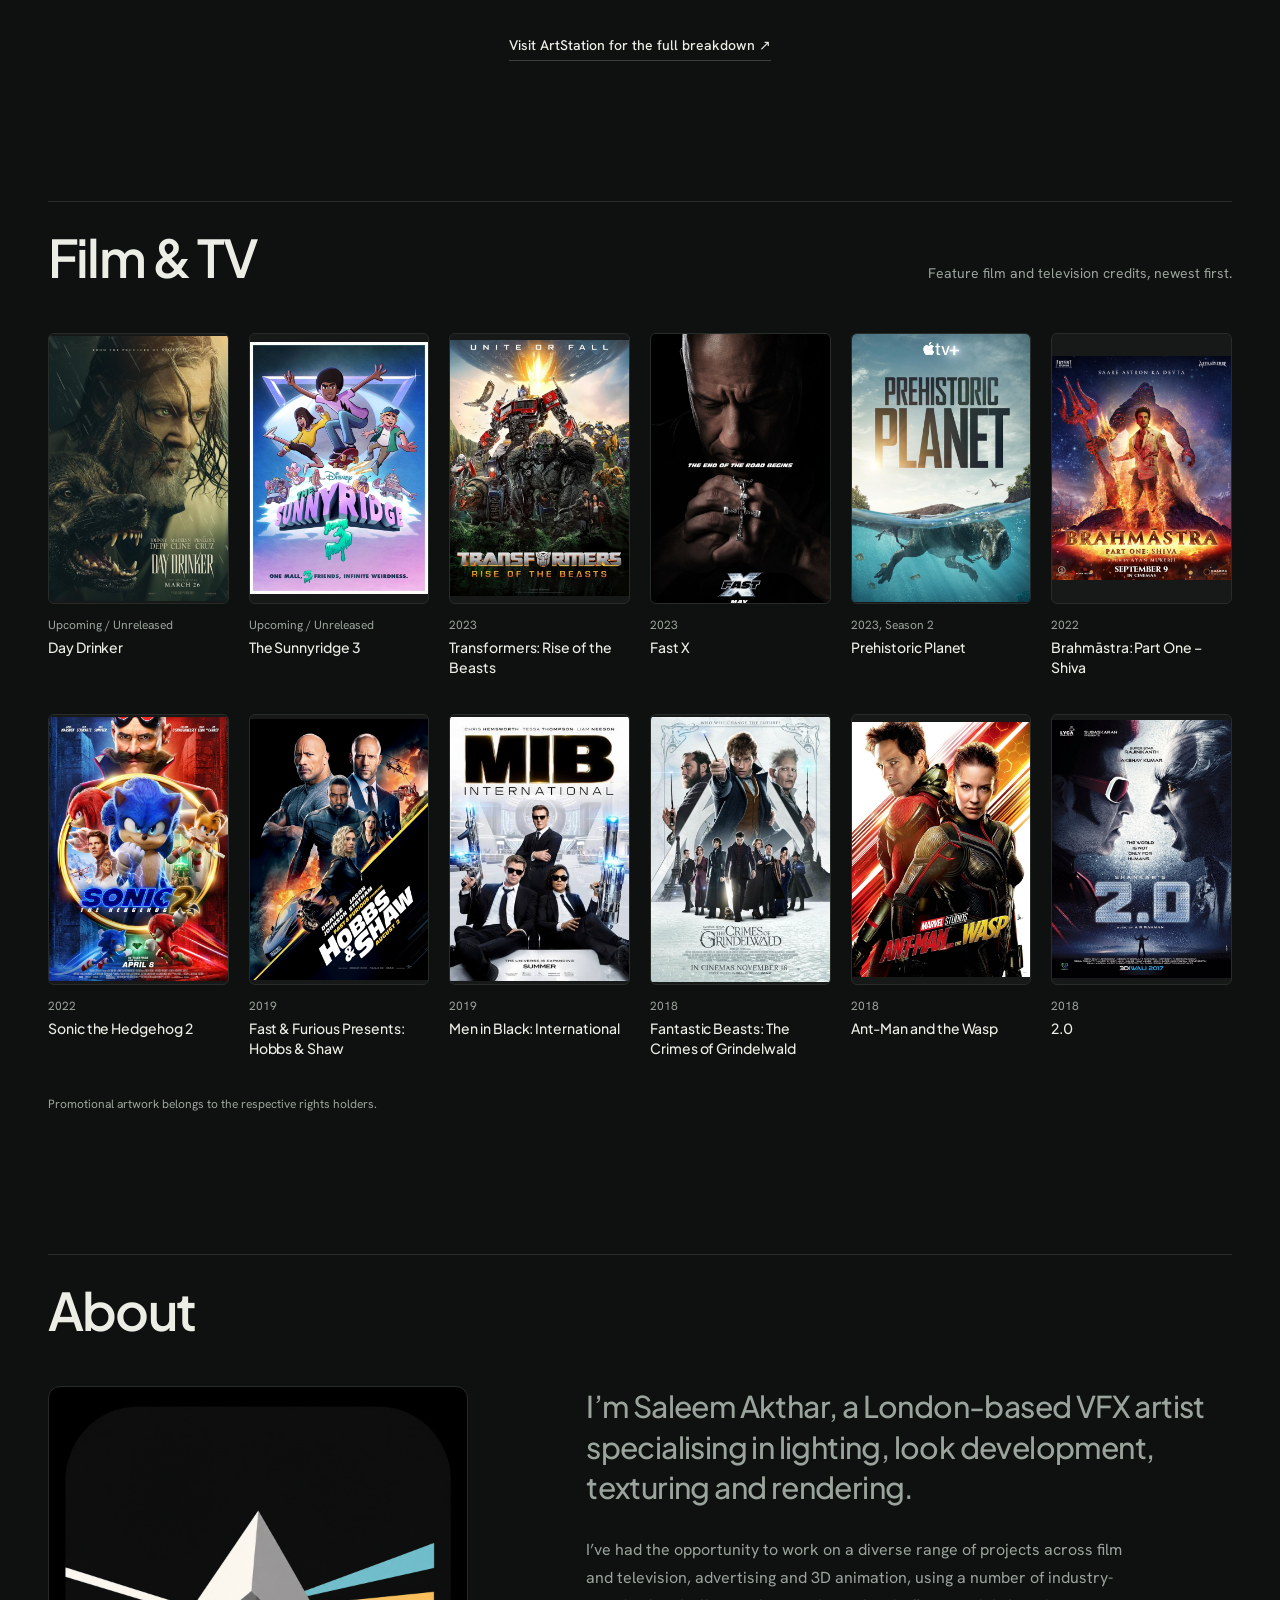
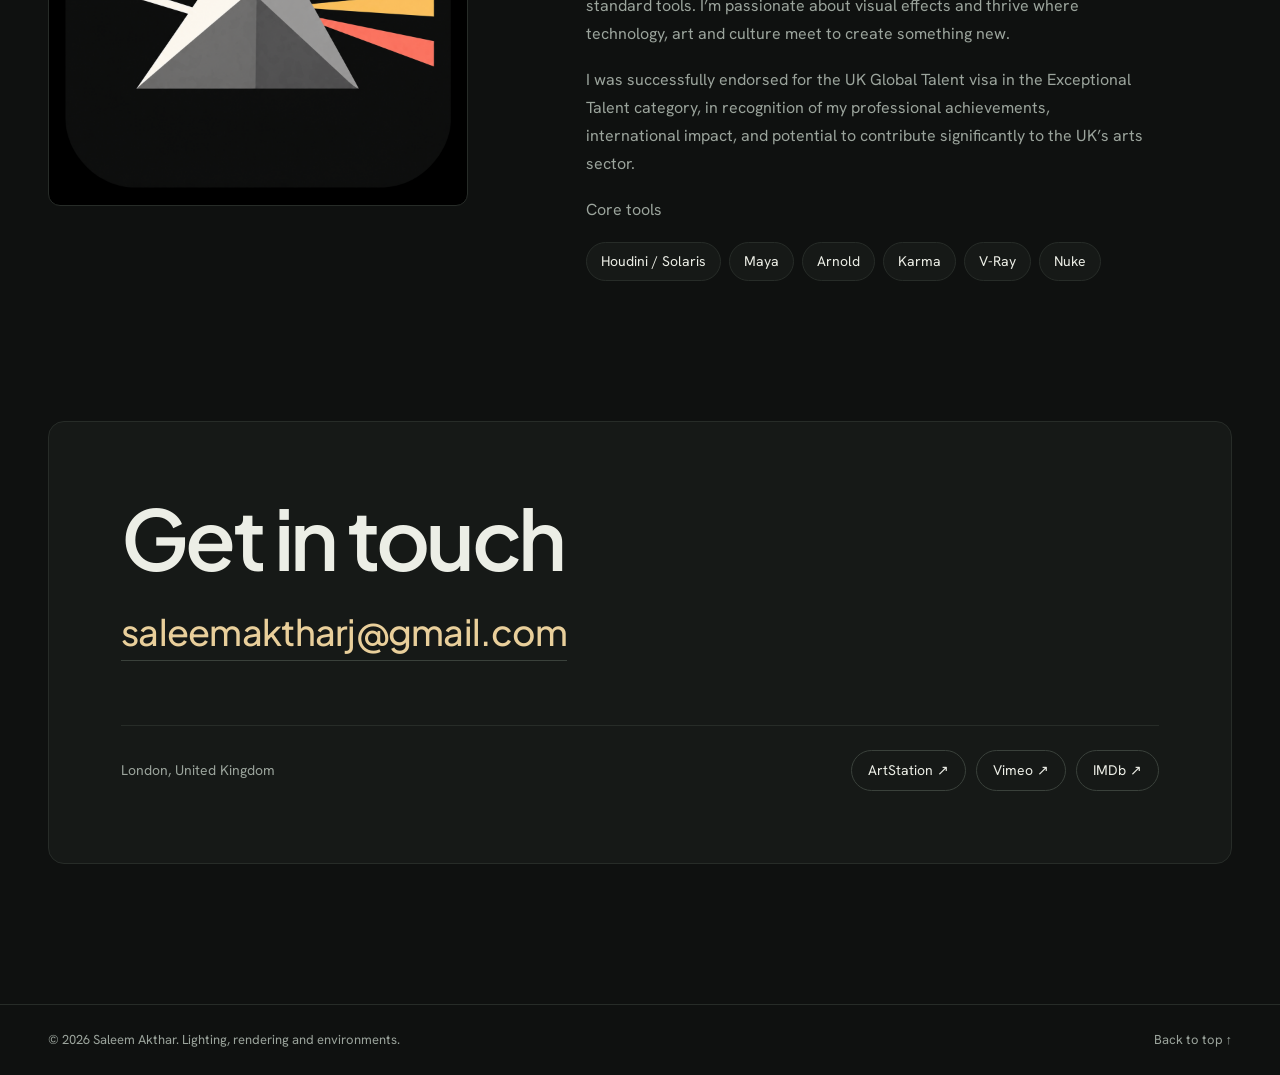
==== commit 046d2602: "Add files via upload" ====
--- a/index.html
+++ b/index.html
@@ -16,7 +16,7 @@
 
 <link rel="preconnect" href="https://fonts.googleapis.com">
 <link rel="preconnect" href="https://fonts.gstatic.com" crossorigin>
-<link href="https://fonts.googleapis.com/css2?family=Bricolage+Grotesque:opsz,wght@12..96,500..700&family=Instrument+Sans:wght@400;500;600&display=swap" rel="stylesheet">
+<link href="https://fonts.googleapis.com/css2?family=Plus+Jakarta+Sans:wght@500;600;700&family=Hanken+Grotesk:wght@400;500;600&display=swap" rel="stylesheet">
 
 <script type="application/ld+json">
 {"@context":"https://schema.org","@type":"Person","name":"Saleem Akthar","jobTitle":"Lighting and Look Development Artist","address":{"@type":"PostalAddress","addressLocality":"London","addressCountry":"GB"},"sameAs":["https://www.artstation.com/saleem","https://vimeo.com/1236531512","https://www.imdb.com/name/nm17399903/"]}
@@ -36,8 +36,8 @@
   --accent:#e9cf9b;
   --accent-hover:#f4e0b6;
   --accent-ink:#17130a;
-  --font-display:"Bricolage Grotesque","Segoe UI",Helvetica,Arial,sans-serif;
-  --font-body:"Instrument Sans","Segoe UI",Helvetica,Arial,sans-serif;
+  --font-display:"Plus Jakarta Sans","Segoe UI",Helvetica,Arial,sans-serif;
+  --font-body:"Hanken Grotesk","Segoe UI",Helvetica,Arial,sans-serif;
   --radius:8px;
   --gutter:clamp(18px,4vw,48px);
   --section:clamp(80px,11vw,140px);
@@ -65,8 +65,6 @@
 nav{display:flex;align-items:center;gap:6px;font-size:14px}
 nav a{padding:8px 14px;border-radius:999px;color:var(--muted);transition:color .2s,background .2s}
 nav a:hover{color:var(--text);background:var(--surface-2)}
-nav a.nav-cta{margin-left:8px;color:var(--accent-ink);background:var(--accent);font-weight:600}
-nav a.nav-cta:hover{background:var(--accent-hover);color:var(--accent-ink)}
 
 /* ---------- Shared pieces ---------- */
 section{padding-top:var(--section)}
@@ -83,12 +81,8 @@
 .btn-ghost:hover{border-color:var(--accent);color:var(--accent)}
 
 /* ---------- Intro ---------- */
-.intro{display:grid;grid-template-columns:minmax(0,1fr) 320px;gap:clamp(32px,6vw,96px);align-items:center;padding:clamp(48px,7vw,88px) 0 clamp(40px,6vw,72px)}
-h1{margin:0;max-width:20em;font-size:clamp(28px,3.5vw,48px);font-weight:600;line-height:1.14;letter-spacing:-.025em;text-wrap:balance}
-.intro-actions{display:flex;flex-wrap:wrap;gap:12px;margin-top:32px}
-.intro-meta{margin:0;display:grid;gap:22px;padding-left:24px;border-left:1px solid var(--line)}
-.intro-meta dt{font-size:13px;color:var(--muted);margin:0 0 4px}
-.intro-meta dd{margin:0;font-size:15px;line-height:1.55}
+.intro{padding:clamp(48px,7vw,88px) 0 clamp(40px,6vw,64px)}
+h1{margin:0;max-width:28em;font-size:clamp(24px,2.6vw,36px);font-weight:600;line-height:1.22;letter-spacing:-.02em;text-wrap:balance}
 
 /* ---------- Showreel ---------- */
 #showreel{padding-top:0}
@@ -178,9 +172,7 @@
 /* ---------- Responsive ---------- */
 @media(max-width:1100px){
   .credits-grid{grid-template-columns:repeat(4,minmax(0,1fr))}
-  .intro{grid-template-columns:1fr;align-items:start}
-  .intro-meta{grid-template-columns:repeat(2,minmax(0,1fr));padding-left:0;border-left:0;padding-top:28px;border-top:1px solid var(--line)}
-}
+  }
 @media(max-width:820px){
   .credits-grid{grid-template-columns:repeat(3,minmax(0,1fr))}
   .about-grid{grid-template-columns:1fr}
@@ -203,8 +195,6 @@
 }
 @media(max-width:520px){
   .credits-grid{grid-template-columns:repeat(2,minmax(0,1fr));gap:28px 14px}
-  .intro-meta{grid-template-columns:1fr}
-  .intro-actions .btn{flex:1 1 100%}
   .caption{flex-direction:column;gap:2px}
   .caption p{text-align:left}
 }
@@ -216,23 +206,14 @@
 </head>
 <body>
 <a class="skip" href="#main">Skip to content</a>
-<header><div class="wrap nav"><a class="brand" href="#" aria-label="Saleem Akthar home"><img class="brand-logo" src="favicon.svg?v=2" alt="" aria-hidden="true" width="32" height="32">Saleem Akthar</a><nav aria-label="Main navigation"><a href="#showreel">Showreel</a><a href="#work">Work</a><a href="#credits">Credits</a><a href="#about">About</a><a class="nav-cta" href="#contact">Contact</a></nav></div></header>
+<header><div class="wrap nav"><a class="brand" href="#" aria-label="Saleem Akthar home"><img class="brand-logo" src="favicon.svg?v=2" alt="" aria-hidden="true" width="32" height="32">Saleem Akthar</a><nav aria-label="Main navigation"><a href="#showreel">Showreel</a><a href="#work">Work</a><a href="#credits">Credits</a><a href="#about">About</a><a href="#contact">Contact</a></nav></div></header>
 
 <main id="main" class="wrap">
 
 <div class="intro">
   <div>
     <h1>Hi, I’m Saleem, a 3D artist specialising in lighting, look development and environments for film, television and advertising.</h1>
-    <div class="intro-actions">
-      <a class="btn btn-primary" href="#showreel">Watch the showreel</a>
-      <a class="btn btn-ghost" href="#work">View selected work</a>
-    </div>
-  </div>
-  <dl class="intro-meta">
-    <div><dt>Based in</dt><dd>London, United Kingdom</dd></div>
-    <div><dt>Selected credits</dt><dd>Fast X, Transformers: Rise of the Beasts, Prehistoric Planet</dd></div>
-    <div><dt>Core tools</dt><dd>Houdini / Solaris, Maya, Arnold, Karma, V-Ray, Nuke</dd></div>
-  </dl>
+  </div>
 </div>
 
 <section id="showreel" aria-labelledby="reel-heading">
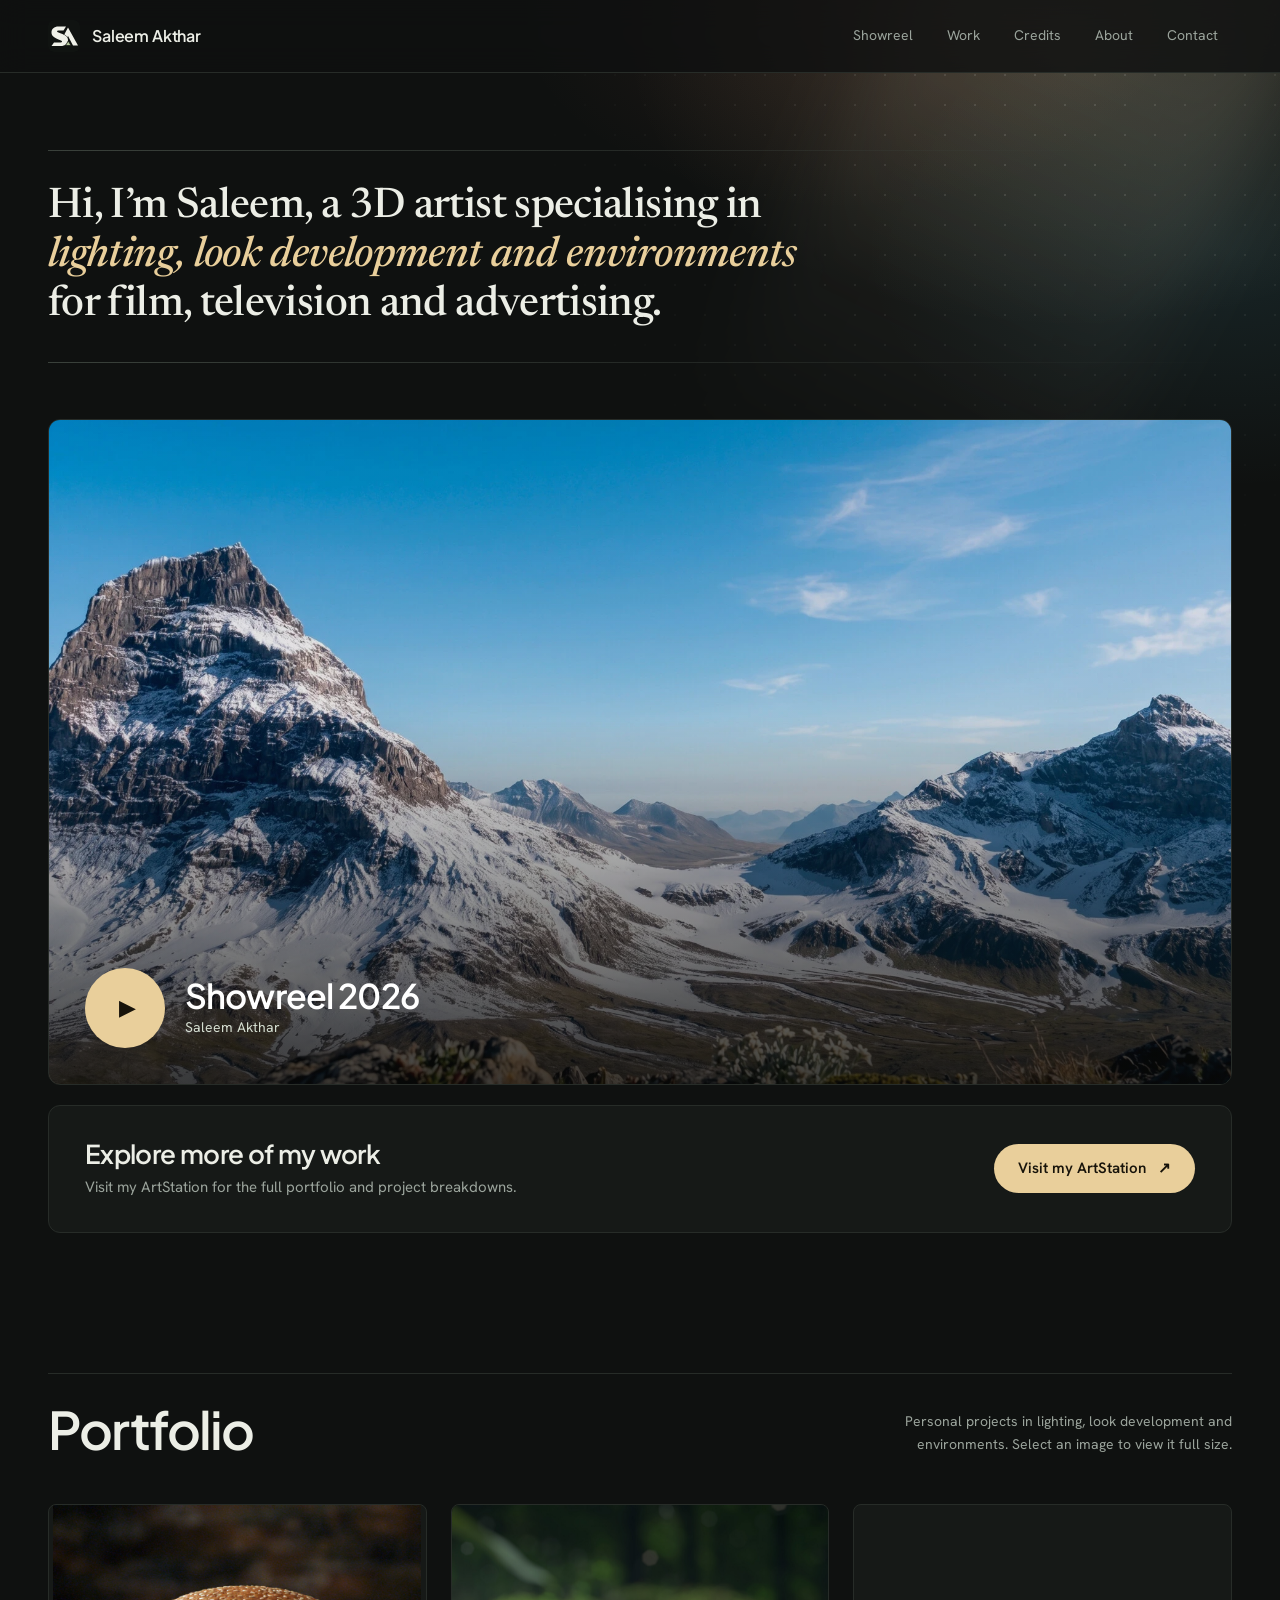
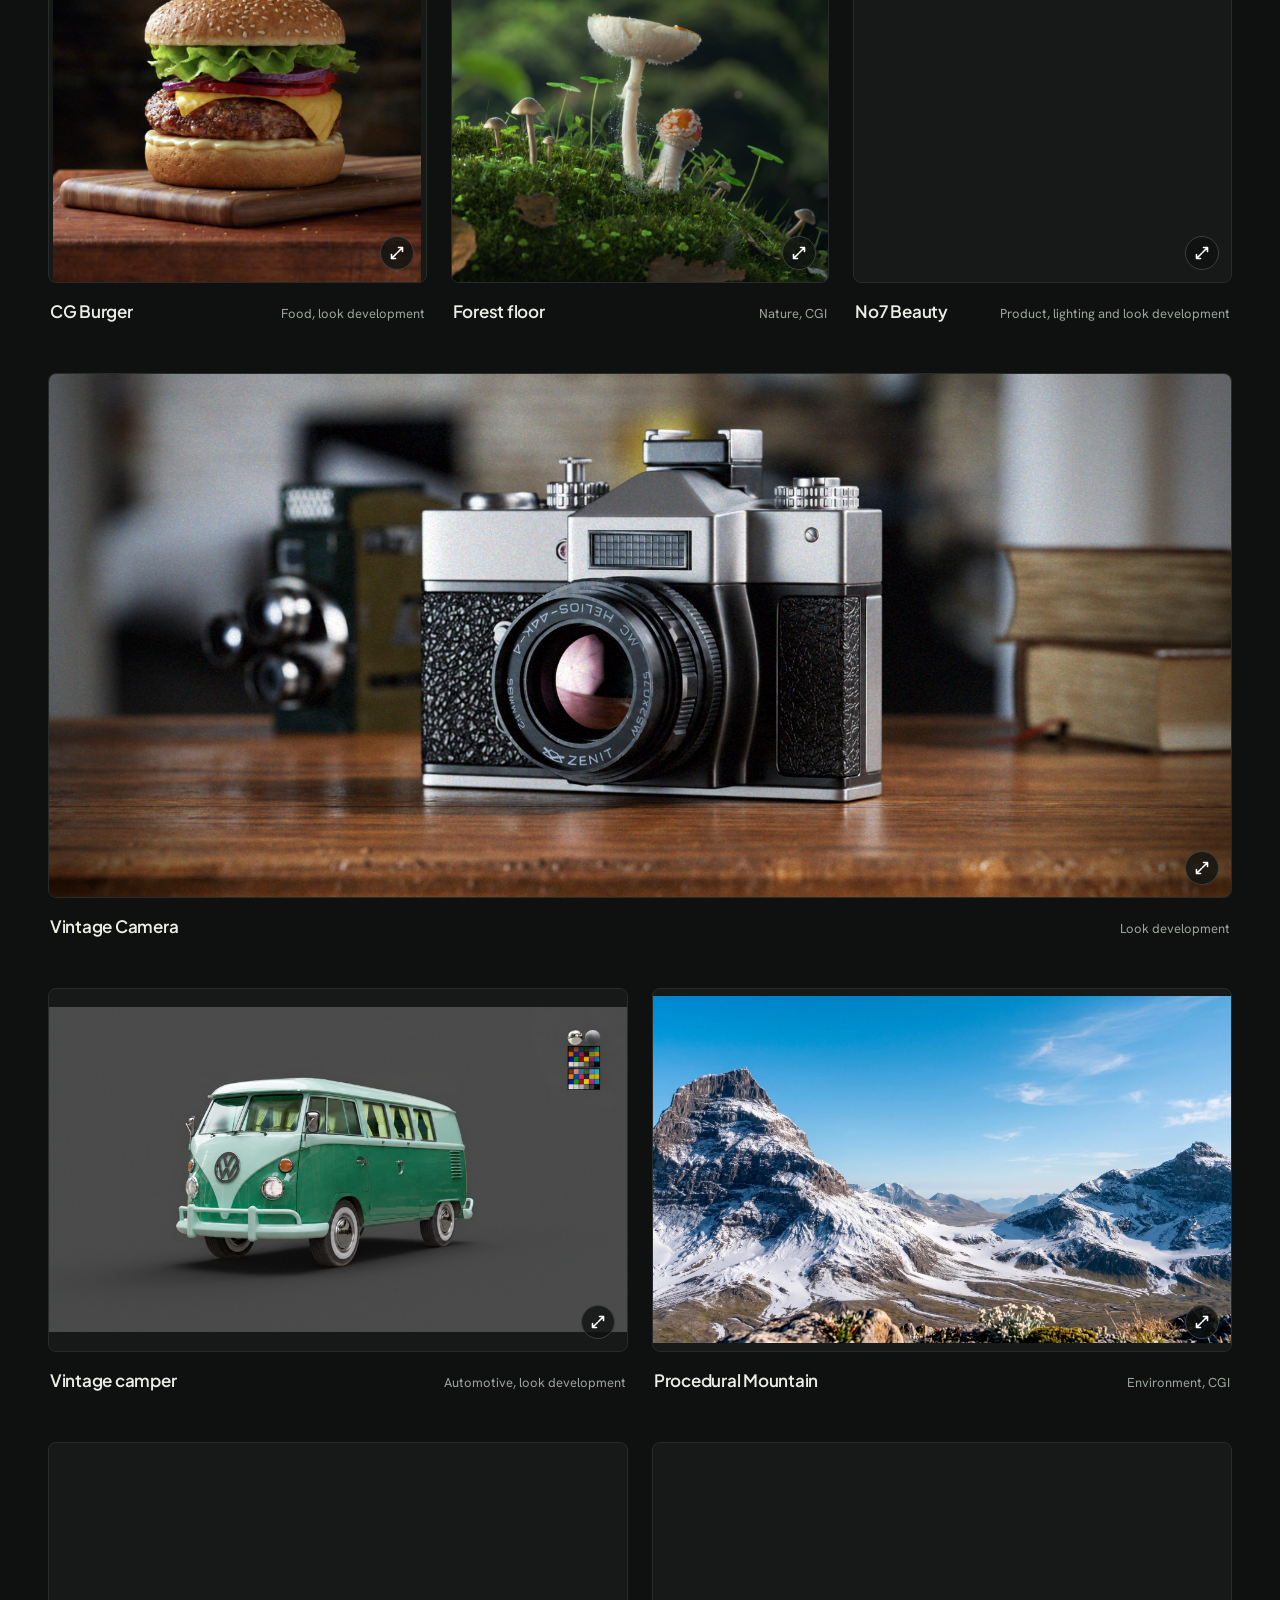
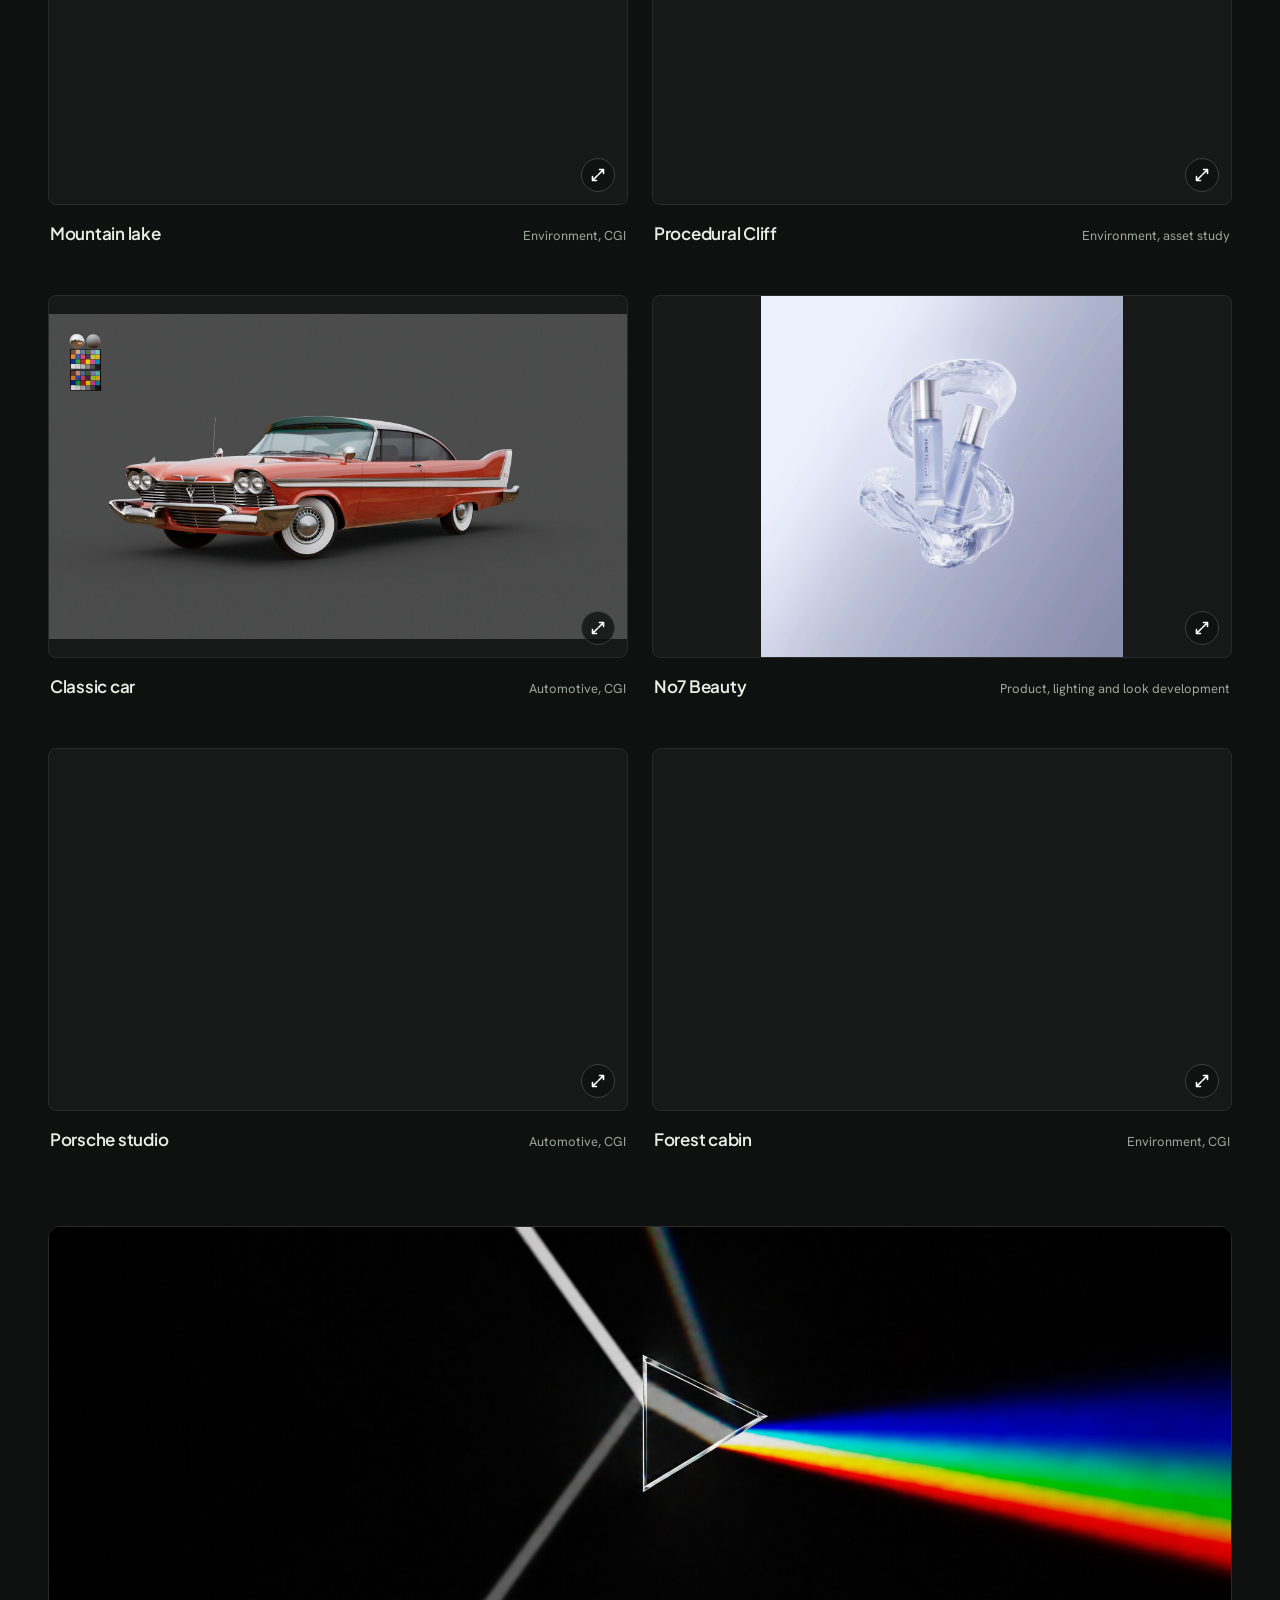
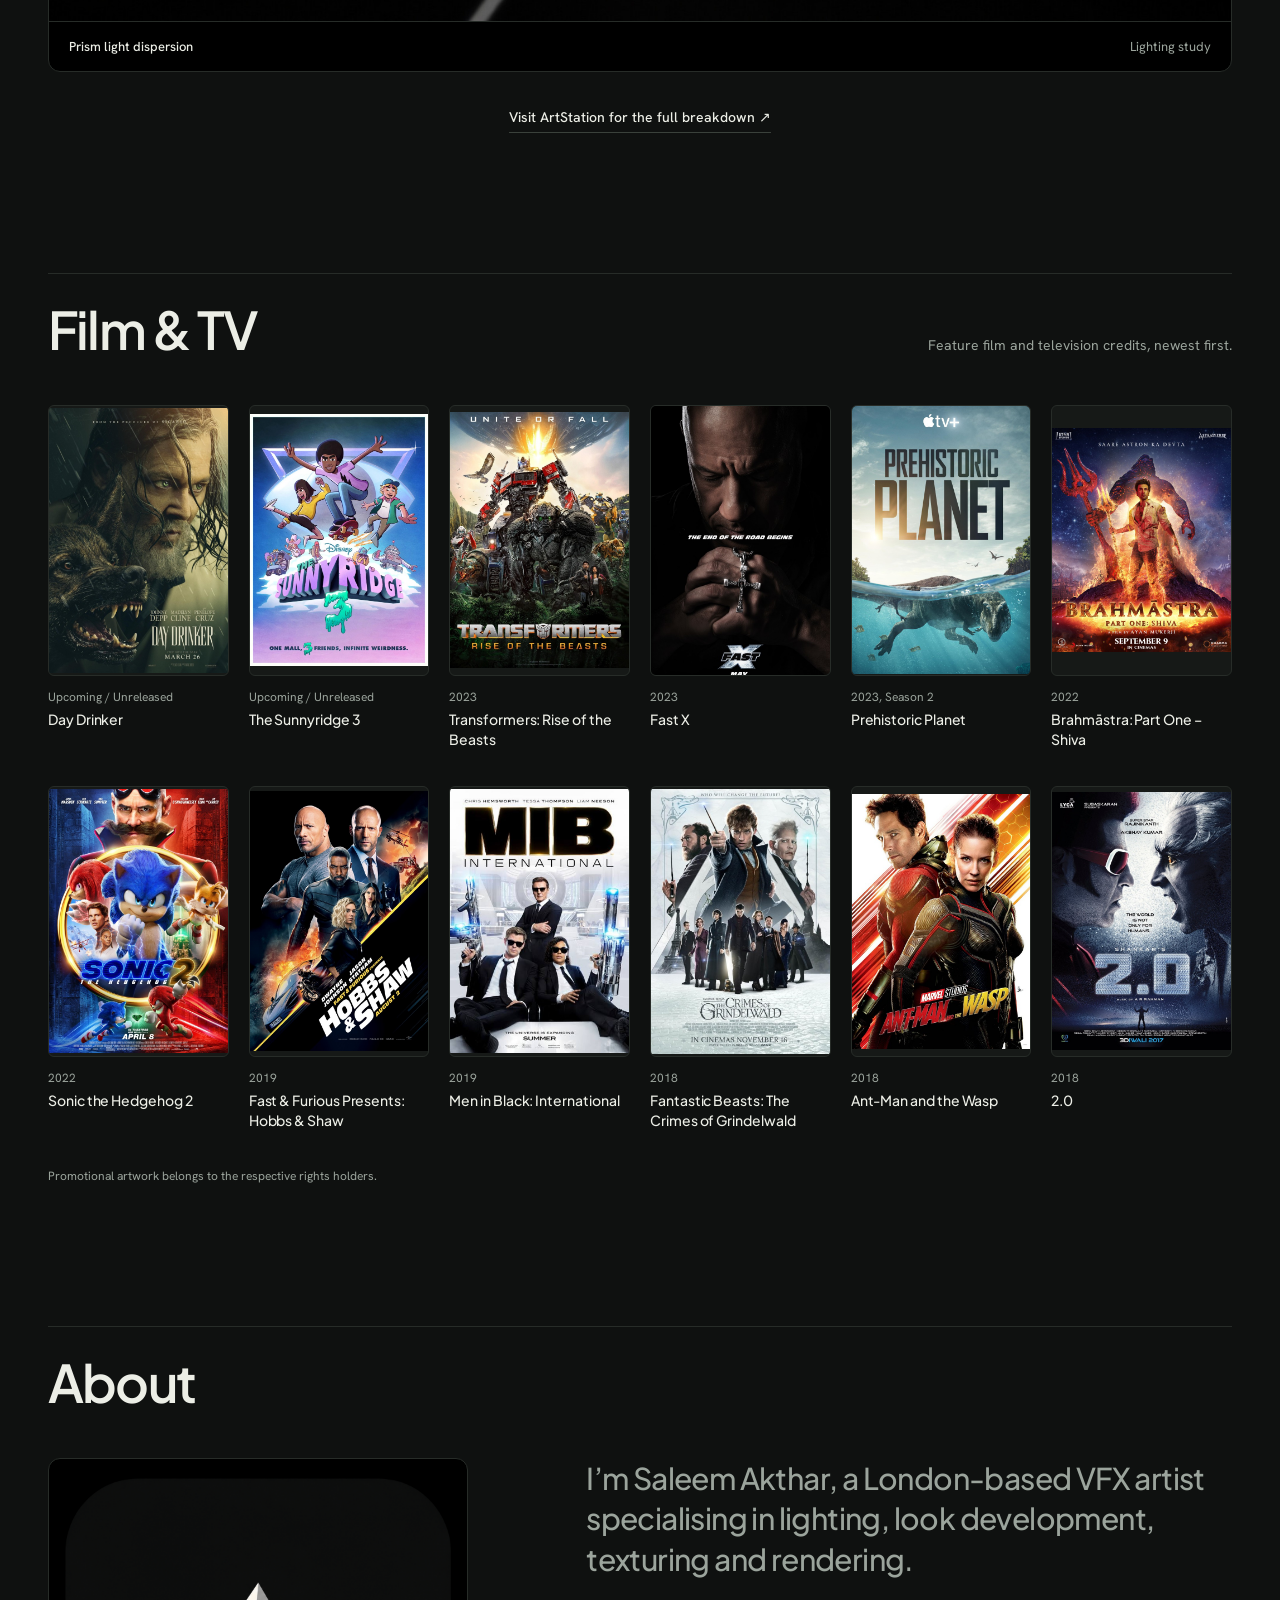
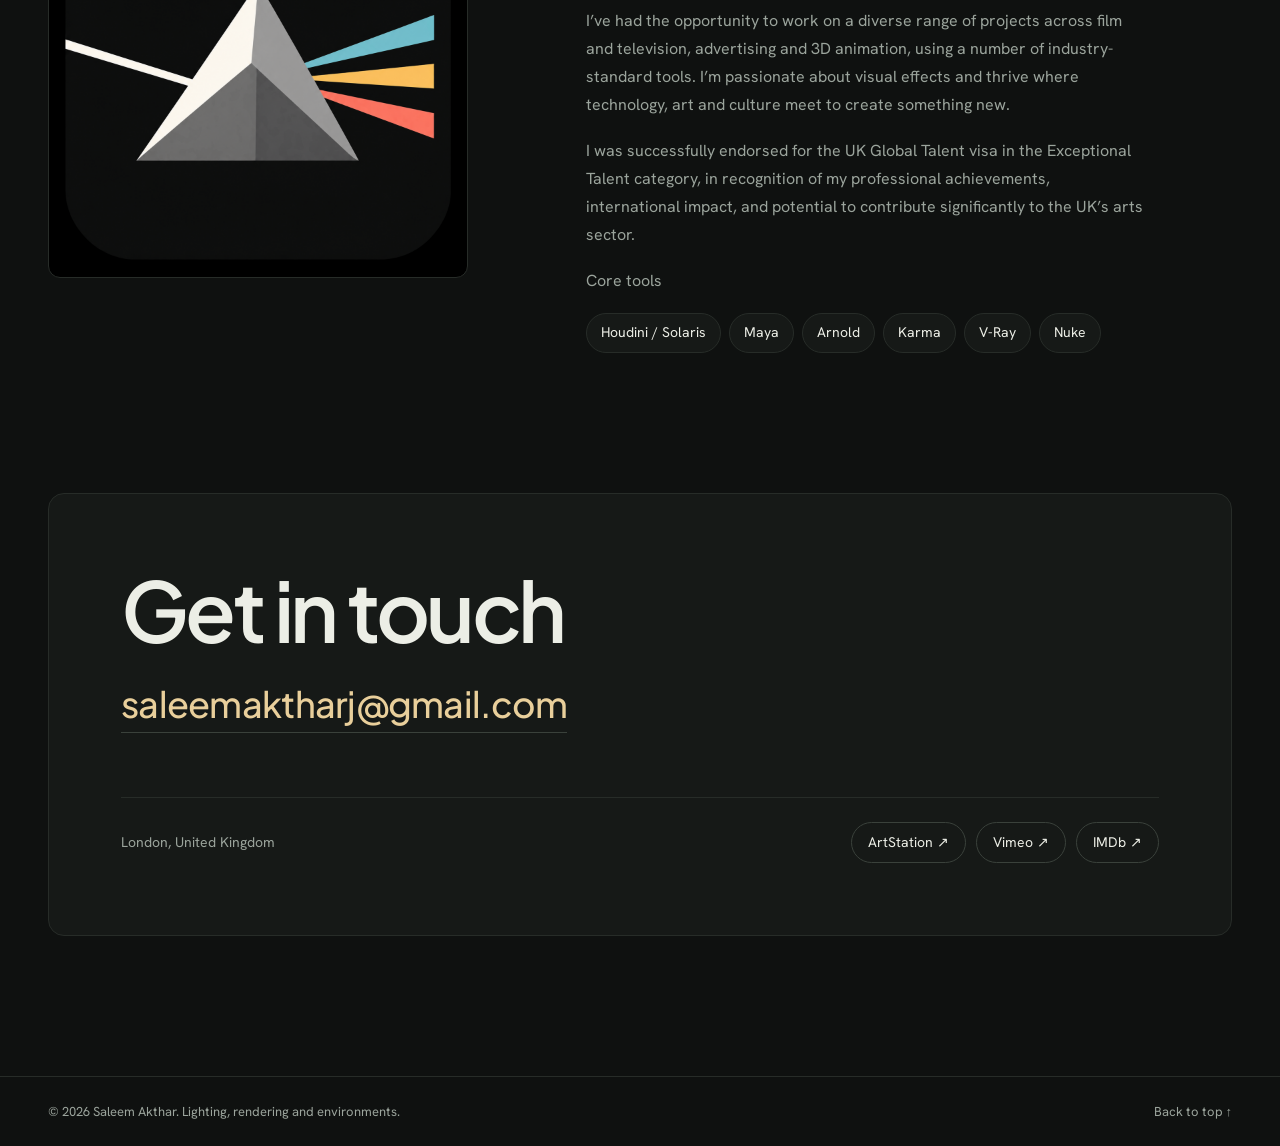
==== commit 225e580e: "Add files via upload" ====
--- a/index.html
+++ b/index.html
@@ -16,7 +16,7 @@
 
 <link rel="preconnect" href="https://fonts.googleapis.com">
 <link rel="preconnect" href="https://fonts.gstatic.com" crossorigin>
-<link href="https://fonts.googleapis.com/css2?family=Plus+Jakarta+Sans:wght@500;600;700&family=Hanken+Grotesk:wght@400;500;600&display=swap" rel="stylesheet">
+<link href="https://fonts.googleapis.com/css2?family=Plus+Jakarta+Sans:wght@500;600;700&family=Hanken+Grotesk:wght@400;500;600&family=Newsreader:ital,opsz,wght@0,6..72,400..600;1,6..72,400..600&display=swap" rel="stylesheet">
 
 <script type="application/ld+json">
 {"@context":"https://schema.org","@type":"Person","name":"Saleem Akthar","jobTitle":"Lighting and Look Development Artist","address":{"@type":"PostalAddress","addressLocality":"London","addressCountry":"GB"},"sameAs":["https://www.artstation.com/saleem","https://vimeo.com/1236531512","https://www.imdb.com/name/nm17399903/"]}
@@ -37,6 +37,7 @@
   --accent-hover:#f4e0b6;
   --accent-ink:#17130a;
   --font-display:"Plus Jakarta Sans","Segoe UI",Helvetica,Arial,sans-serif;
+  --font-headline:"Newsreader",Georgia,"Times New Roman",serif;
   --font-body:"Hanken Grotesk","Segoe UI",Helvetica,Arial,sans-serif;
   --radius:8px;
   --gutter:clamp(18px,4vw,48px);
@@ -81,8 +82,18 @@
 .btn-ghost:hover{border-color:var(--accent);color:var(--accent)}
 
 /* ---------- Intro ---------- */
-.intro{padding:clamp(48px,7vw,88px) 0 clamp(40px,6vw,64px)}
-h1{margin:0;max-width:28em;font-size:clamp(24px,2.6vw,36px);font-weight:600;line-height:1.22;letter-spacing:-.02em;text-wrap:balance}
+.intro{padding:clamp(44px,6vw,80px) 0 clamp(32px,5vw,56px)}
+h1{margin:0;max-width:22em;font:500 clamp(28px,3.3vw,46px)/1.16 var(--font-headline);letter-spacing:-.015em;text-wrap:balance}
+h1 em{font-style:italic;color:var(--accent)}
+.hairline{height:1px;background:linear-gradient(90deg,var(--line-strong),transparent)}
+.hairline-top{margin-bottom:32px}
+.hairline-bottom{margin-top:32px}
+
+/* hero backdrop: soft light and a faint render grid */
+.hero-fx{position:absolute;top:0;left:0;right:0;height:min(780px,95vh);z-index:-1;pointer-events:none;overflow:hidden;background:radial-gradient(640px 400px at 84% 6%,rgba(233,207,155,.17),transparent 70%),radial-gradient(520px 340px at 96% 32%,rgba(94,192,214,.11),transparent 70%),radial-gradient(480px 300px at 66% 0,rgba(232,120,96,.09),transparent 70%)}
+.hero-fx::before{content:"";position:absolute;top:-25%;right:10%;width:380px;height:1000px;background:linear-gradient(180deg,rgba(255,244,218,.12),transparent 72%);transform:rotate(26deg);filter:blur(34px)}
+.hero-fx::after{content:"";position:absolute;inset:0;background-image:radial-gradient(rgba(236,238,230,.14) 1px,transparent 1.3px);background-size:30px 30px;-webkit-mask-image:radial-gradient(ellipse 55% 75% at 82% 18%,#000,transparent 75%);mask-image:radial-gradient(ellipse 55% 75% at 82% 18%,#000,transparent 75%)}
+
 
 /* ---------- Showreel ---------- */
 #showreel{padding-top:0}
@@ -206,14 +217,15 @@
 </head>
 <body>
 <a class="skip" href="#main">Skip to content</a>
+<div class="hero-fx" aria-hidden="true"></div>
 <header><div class="wrap nav"><a class="brand" href="#" aria-label="Saleem Akthar home"><img class="brand-logo" src="favicon.svg?v=2" alt="" aria-hidden="true" width="32" height="32">Saleem Akthar</a><nav aria-label="Main navigation"><a href="#showreel">Showreel</a><a href="#work">Work</a><a href="#credits">Credits</a><a href="#about">About</a><a href="#contact">Contact</a></nav></div></header>
 
 <main id="main" class="wrap">
 
 <div class="intro">
-  <div>
-    <h1>Hi, I’m Saleem, a 3D artist specialising in lighting, look development and environments for film, television and advertising.</h1>
-  </div>
+  <div class="hairline hairline-top" aria-hidden="true"></div>
+  <h1>Hi, I’m Saleem, a 3D artist specialising in <em>lighting, look development and environments</em> for film, television and advertising.</h1>
+  <div class="hairline hairline-bottom" aria-hidden="true"></div>
 </div>
 
 <section id="showreel" aria-labelledby="reel-heading">
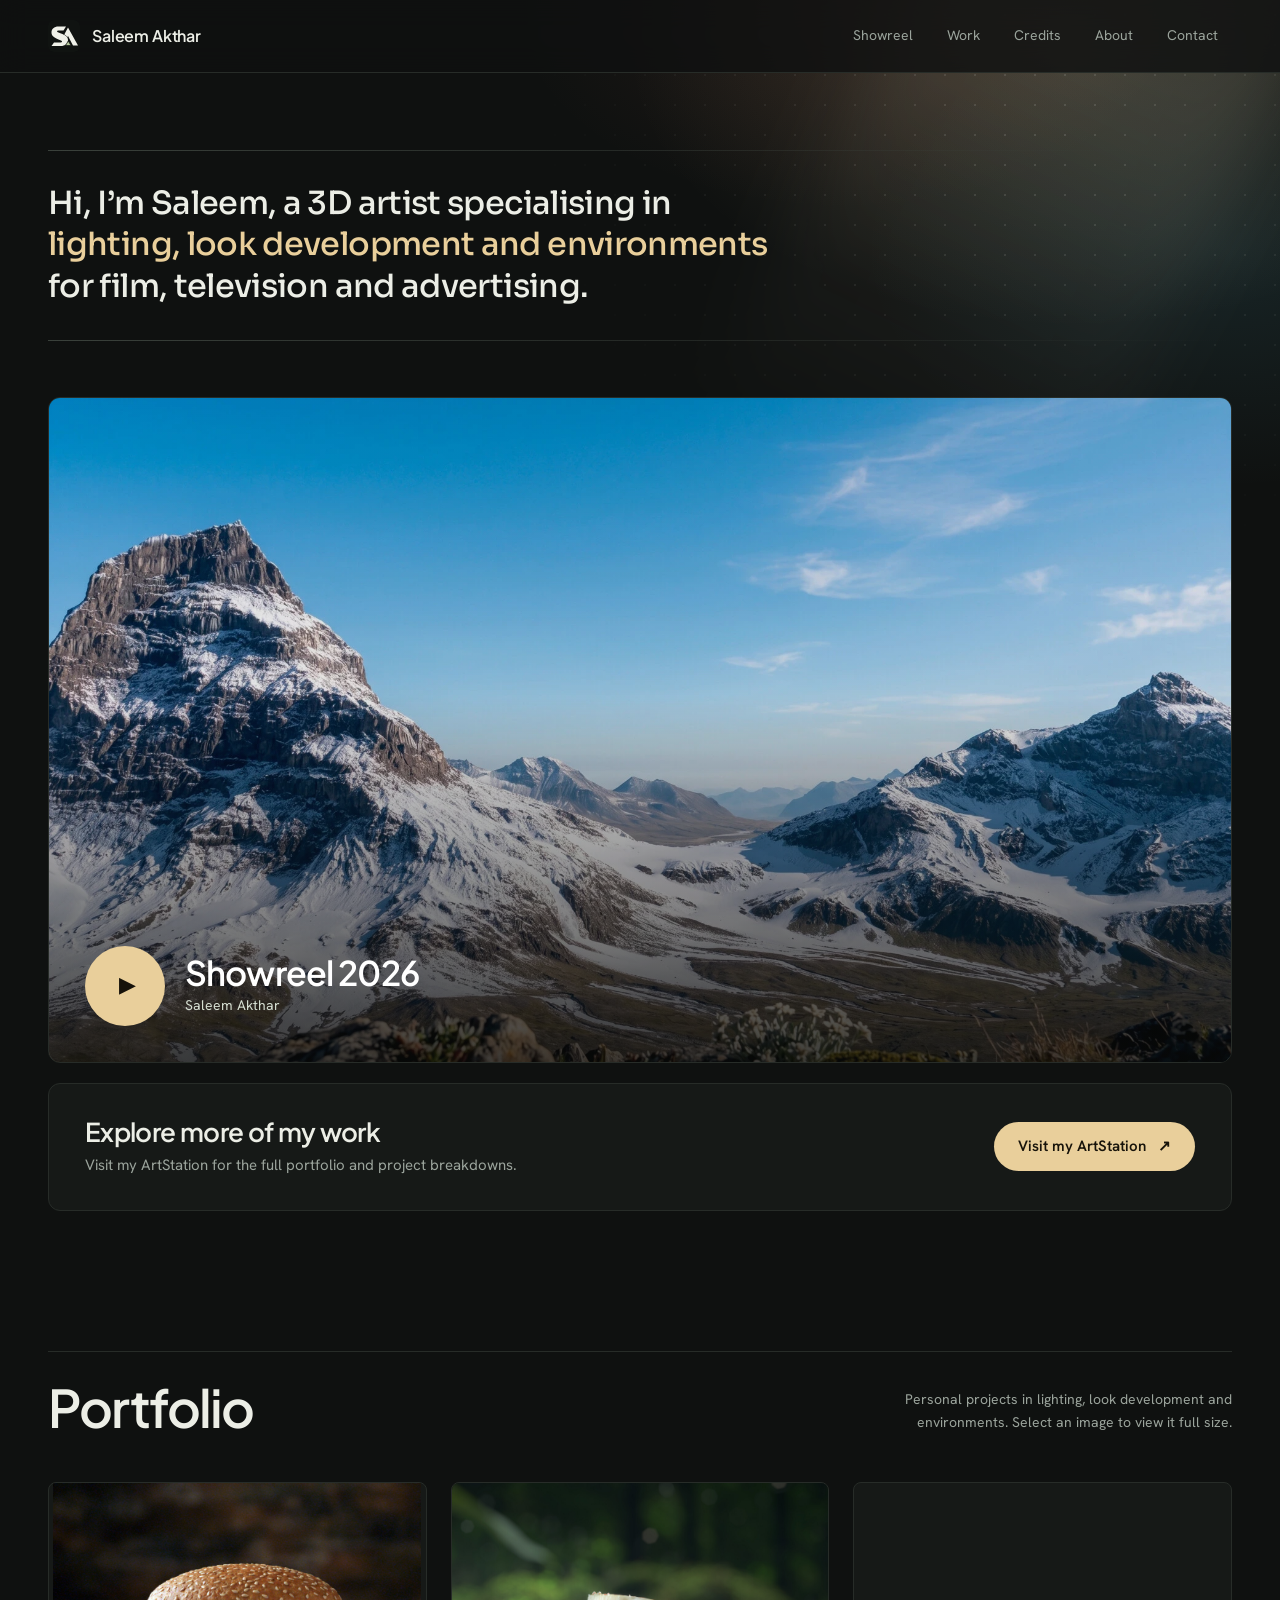
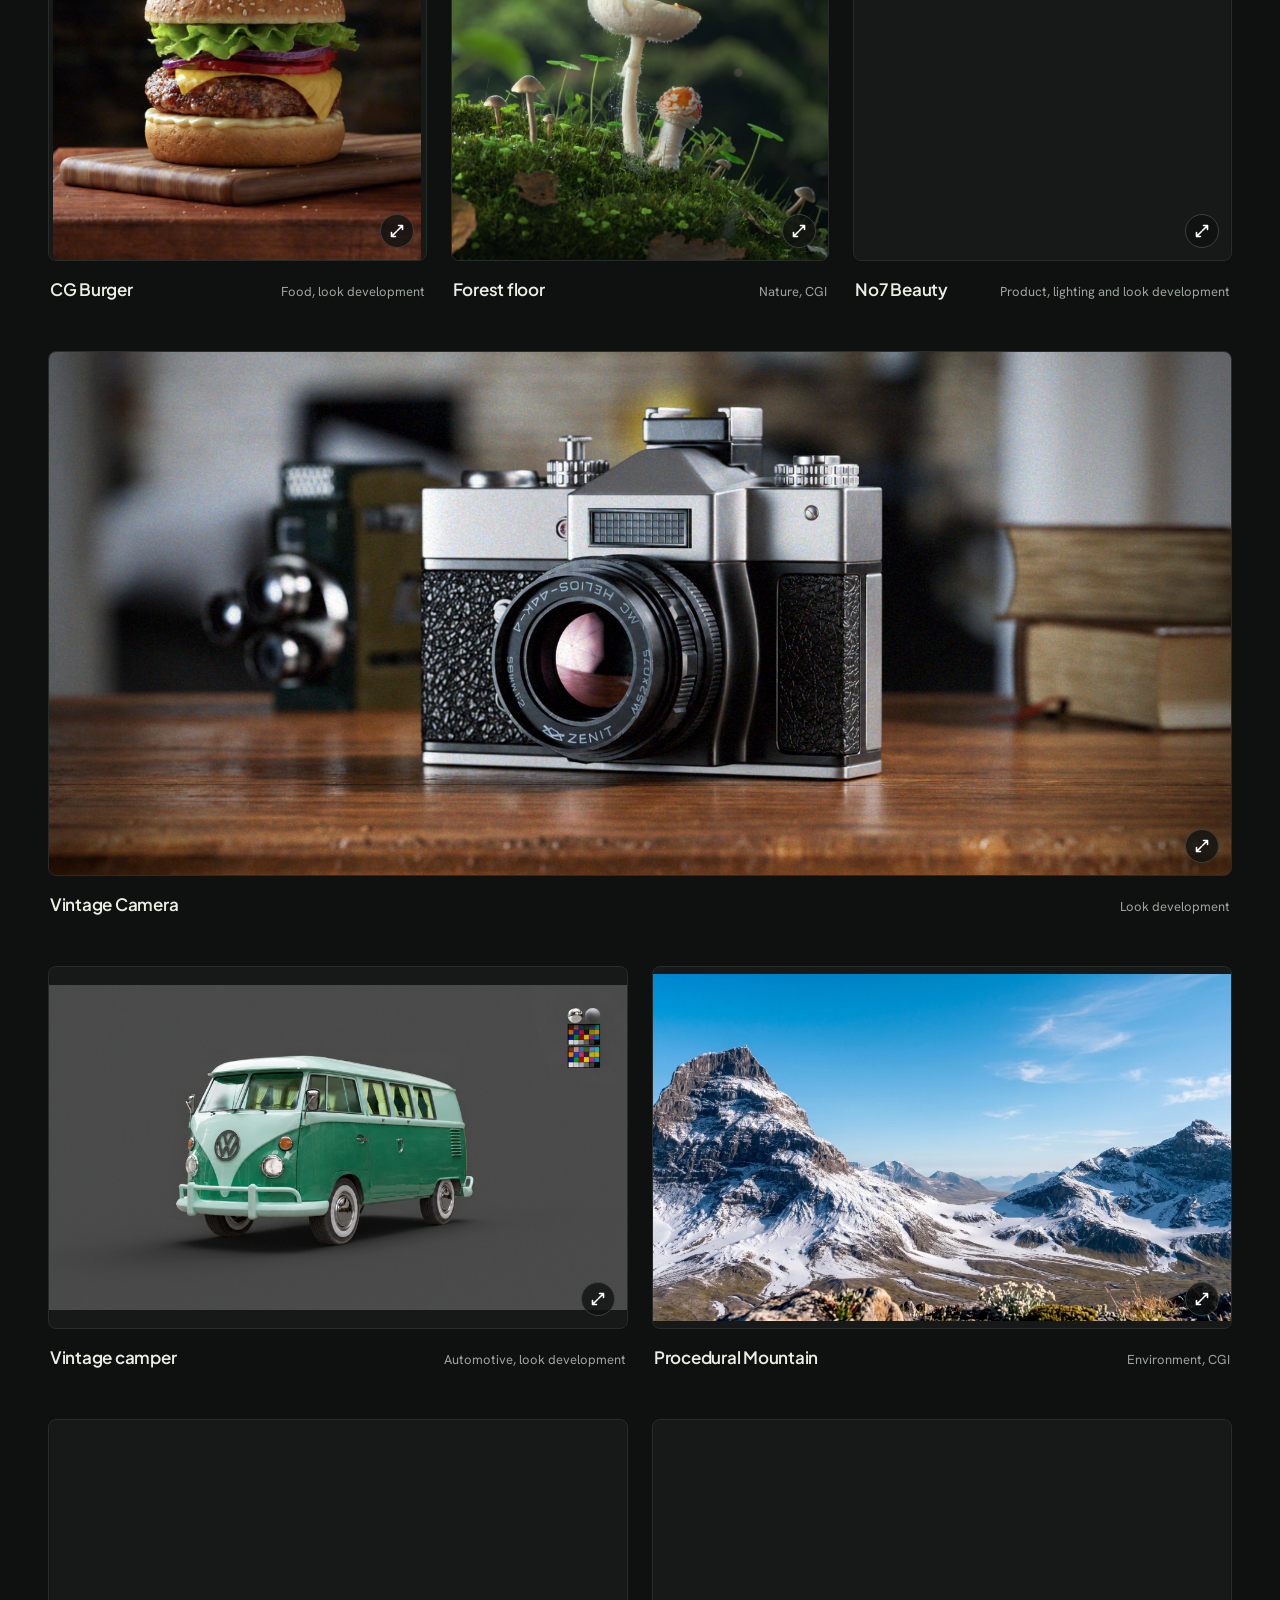
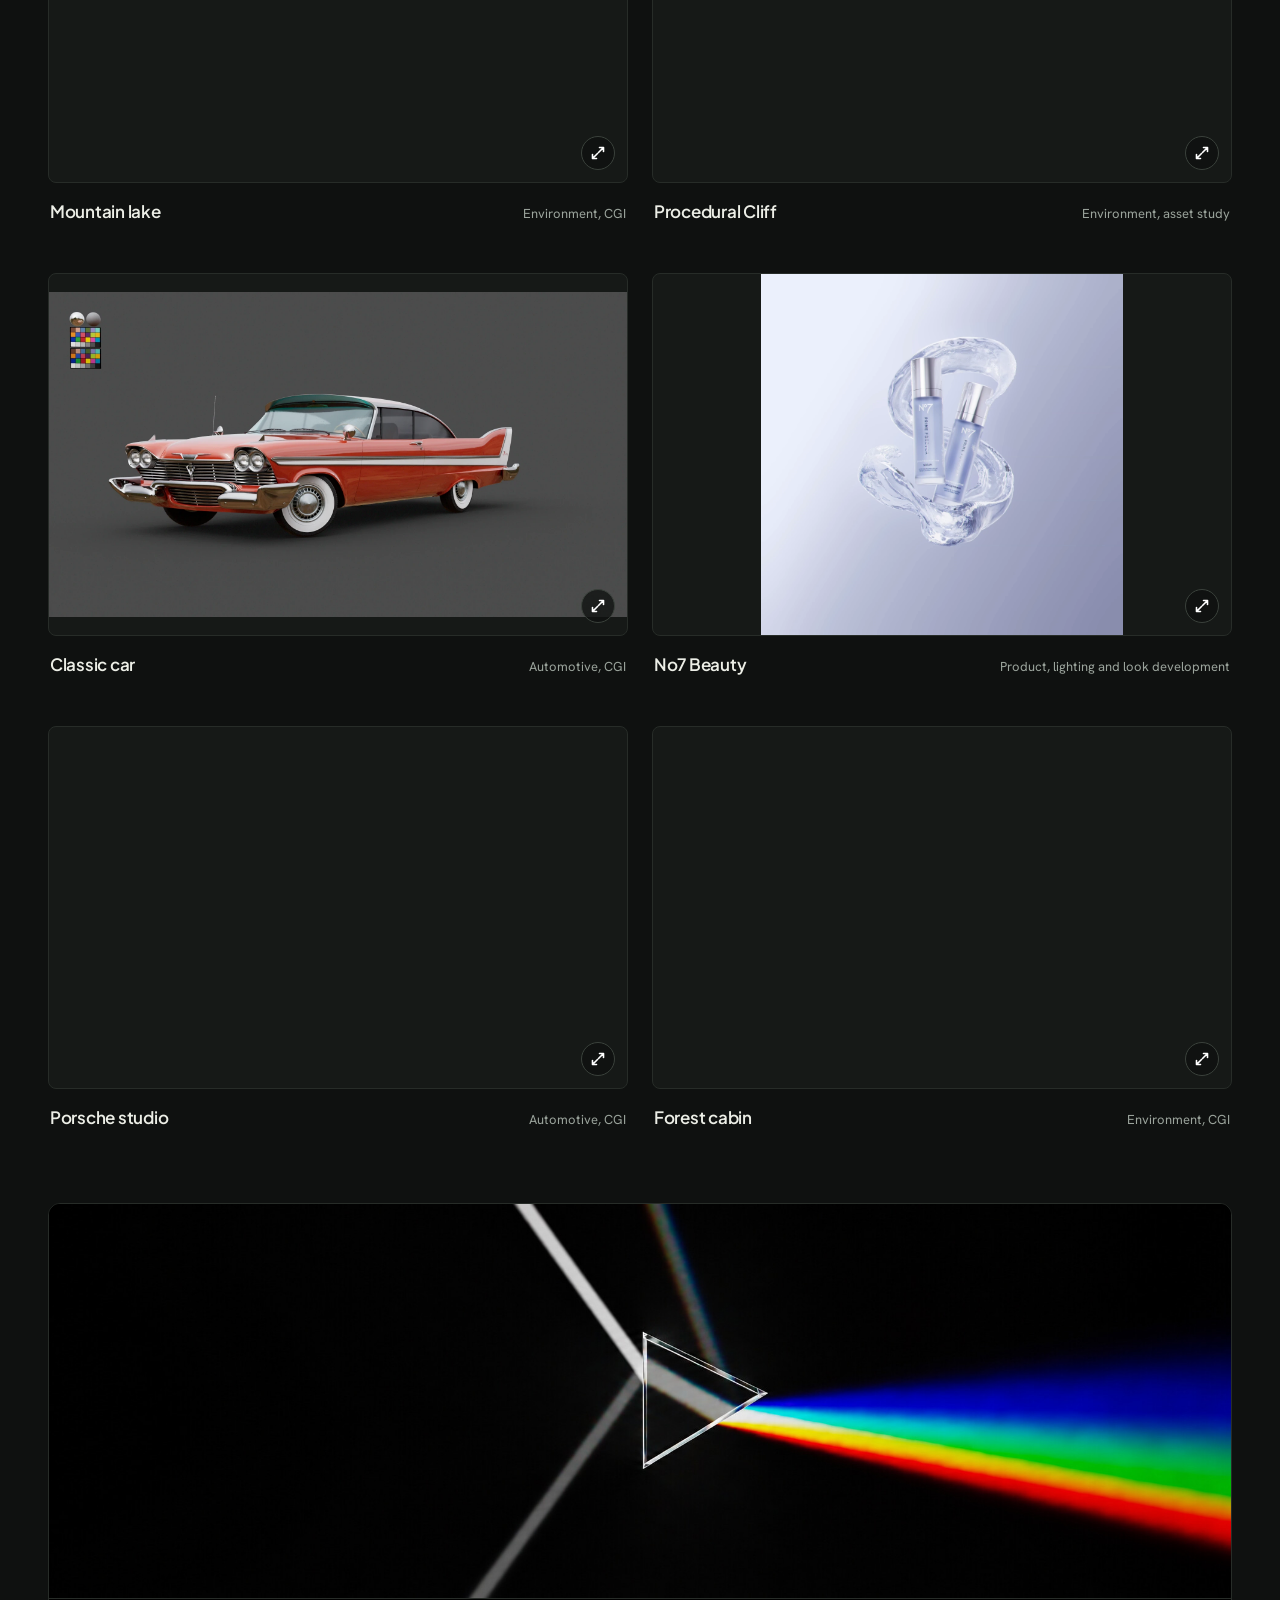
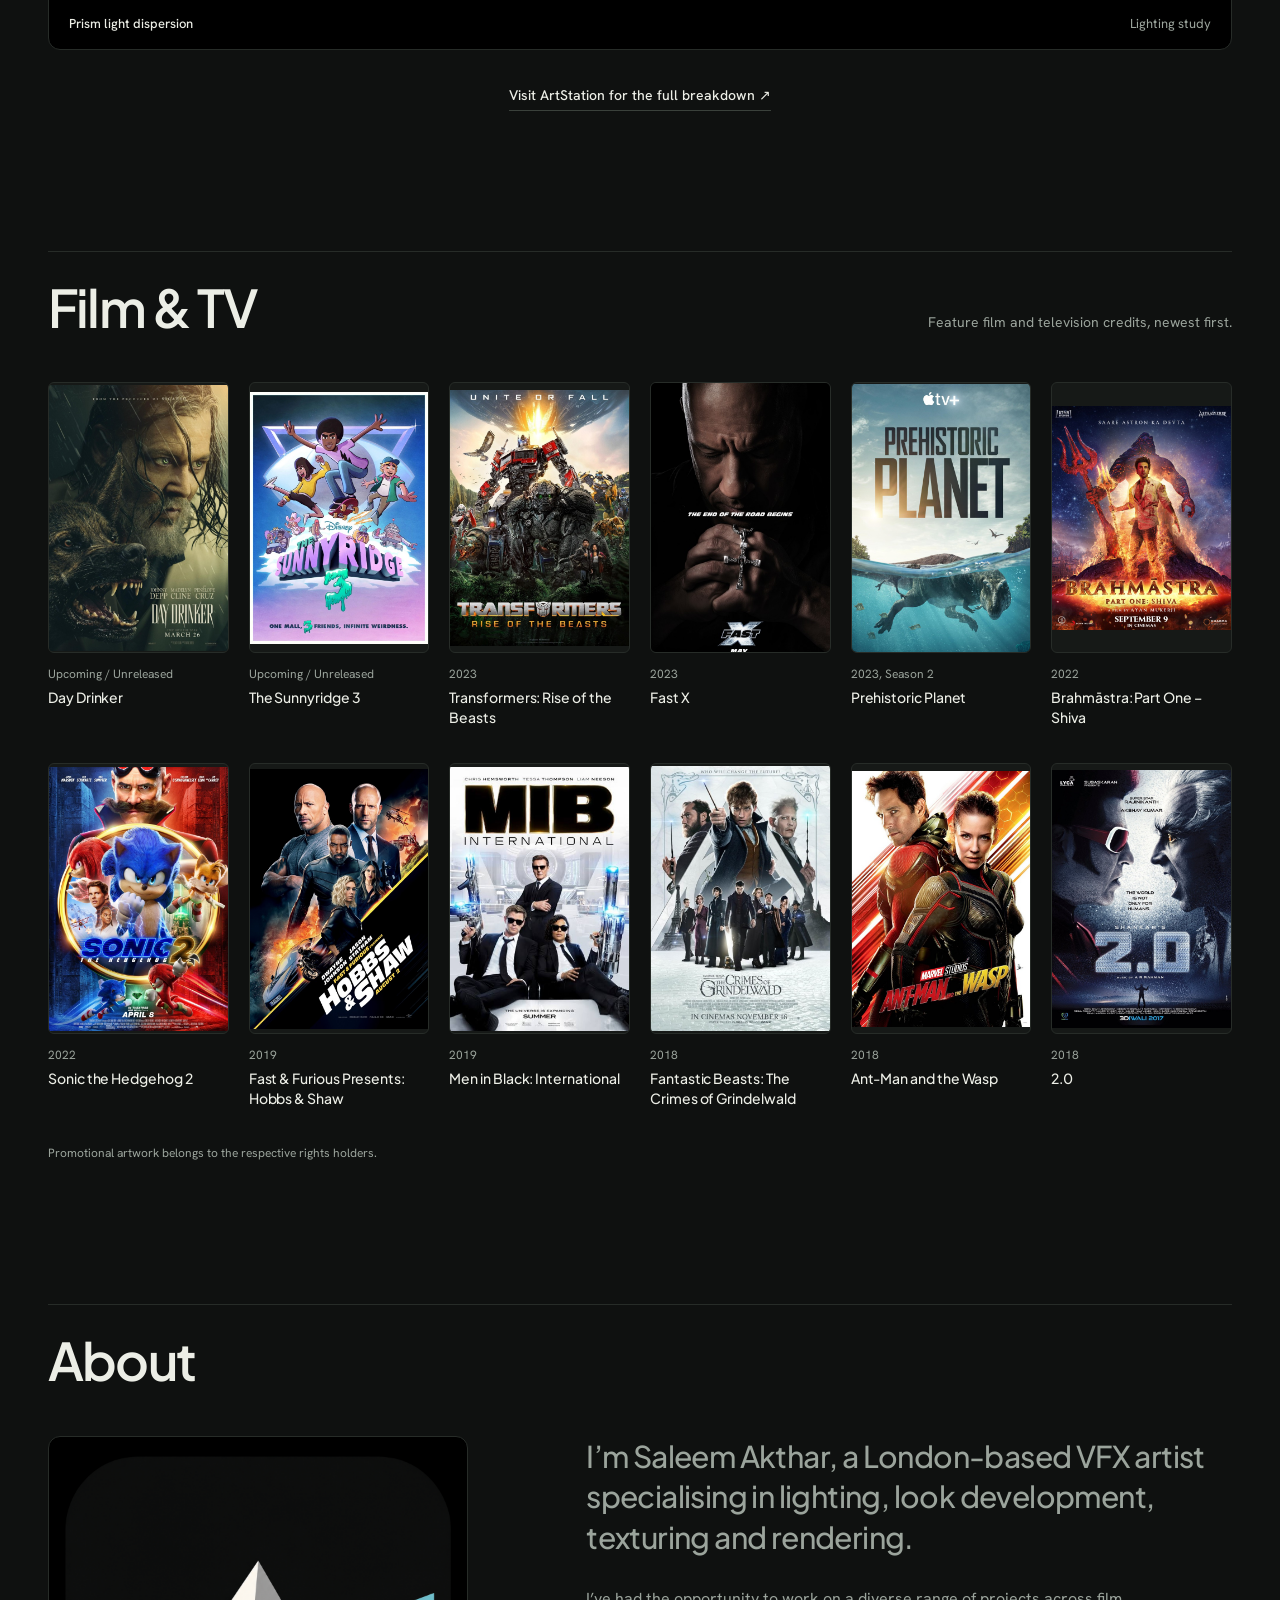
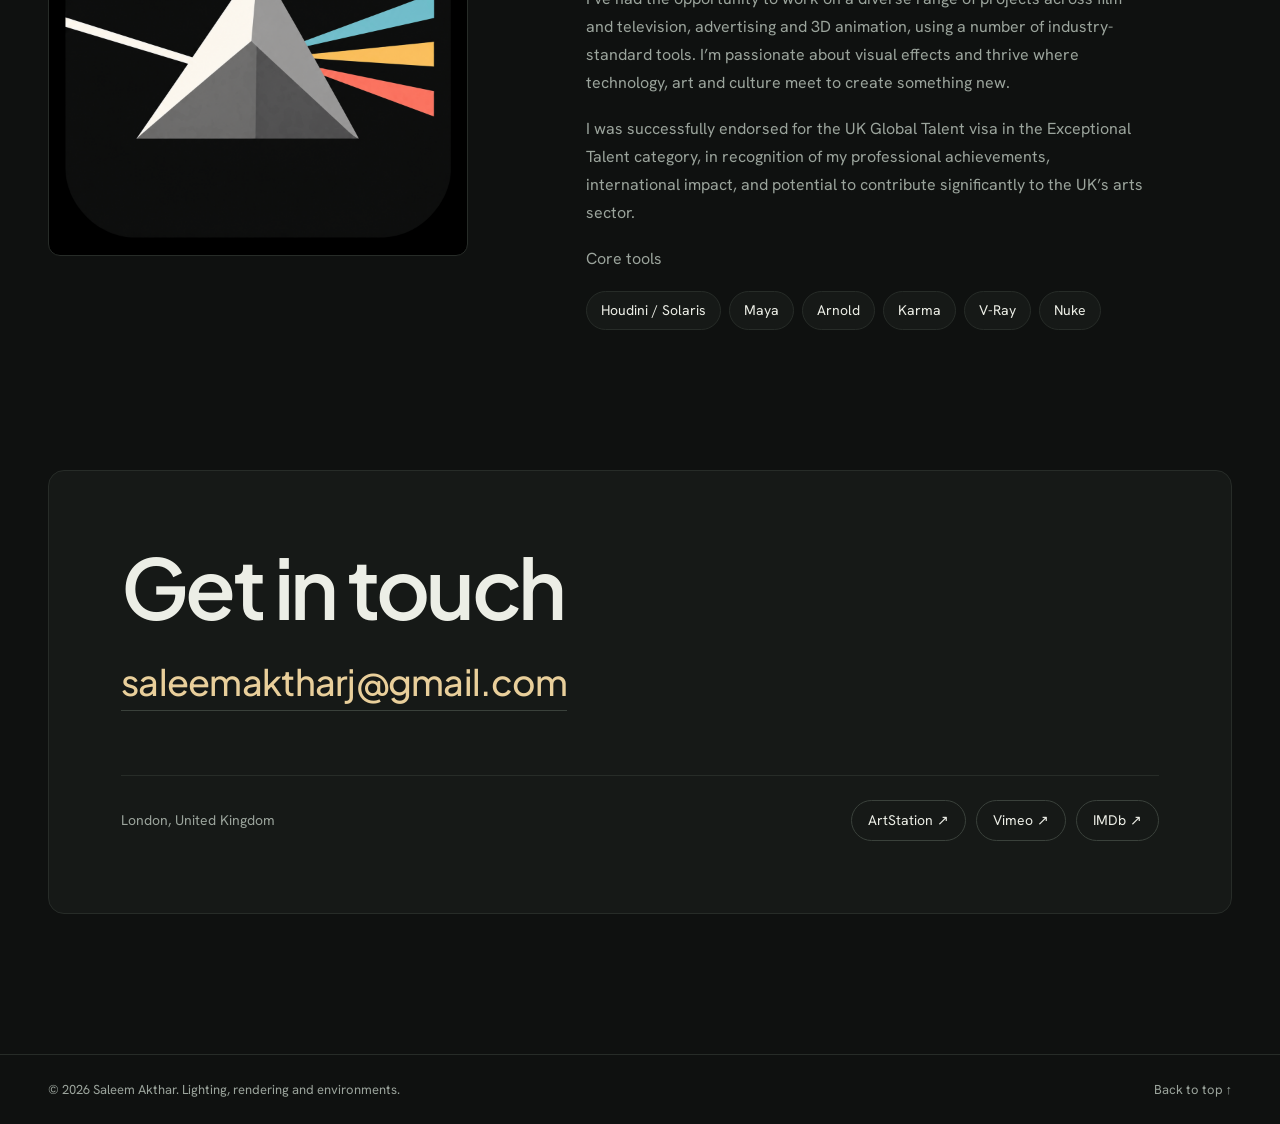
==== commit bb3c1087: "Add files via upload" ====
--- a/index.html
+++ b/index.html
@@ -16,7 +16,7 @@
 
 <link rel="preconnect" href="https://fonts.googleapis.com">
 <link rel="preconnect" href="https://fonts.gstatic.com" crossorigin>
-<link href="https://fonts.googleapis.com/css2?family=Plus+Jakarta+Sans:wght@500;600;700&family=Hanken+Grotesk:wght@400;500;600&family=Newsreader:ital,opsz,wght@0,6..72,400..600;1,6..72,400..600&display=swap" rel="stylesheet">
+<link href="https://fonts.googleapis.com/css2?family=Plus+Jakarta+Sans:wght@500;600;700&family=Hanken+Grotesk:wght@400;500;600&family=Sora:wght@400;500;600&display=swap" rel="stylesheet">
 
 <script type="application/ld+json">
 {"@context":"https://schema.org","@type":"Person","name":"Saleem Akthar","jobTitle":"Lighting and Look Development Artist","address":{"@type":"PostalAddress","addressLocality":"London","addressCountry":"GB"},"sameAs":["https://www.artstation.com/saleem","https://vimeo.com/1236531512","https://www.imdb.com/name/nm17399903/"]}
@@ -37,7 +37,7 @@
   --accent-hover:#f4e0b6;
   --accent-ink:#17130a;
   --font-display:"Plus Jakarta Sans","Segoe UI",Helvetica,Arial,sans-serif;
-  --font-headline:"Newsreader",Georgia,"Times New Roman",serif;
+  --font-headline:"Sora","Segoe UI",Helvetica,Arial,sans-serif;
   --font-body:"Hanken Grotesk","Segoe UI",Helvetica,Arial,sans-serif;
   --radius:8px;
   --gutter:clamp(18px,4vw,48px);
@@ -83,8 +83,8 @@
 
 /* ---------- Intro ---------- */
 .intro{padding:clamp(44px,6vw,80px) 0 clamp(32px,5vw,56px)}
-h1{margin:0;max-width:22em;font:500 clamp(28px,3.3vw,46px)/1.16 var(--font-headline);letter-spacing:-.015em;text-wrap:balance}
-h1 em{font-style:italic;color:var(--accent)}
+h1{margin:0;max-width:26em;font:500 clamp(22px,2.5vw,34px)/1.3 var(--font-headline);letter-spacing:-.02em;text-wrap:balance}
+h1 em{font-style:normal;color:var(--accent)}
 .hairline{height:1px;background:linear-gradient(90deg,var(--line-strong),transparent)}
 .hairline-top{margin-bottom:32px}
 .hairline-bottom{margin-top:32px}
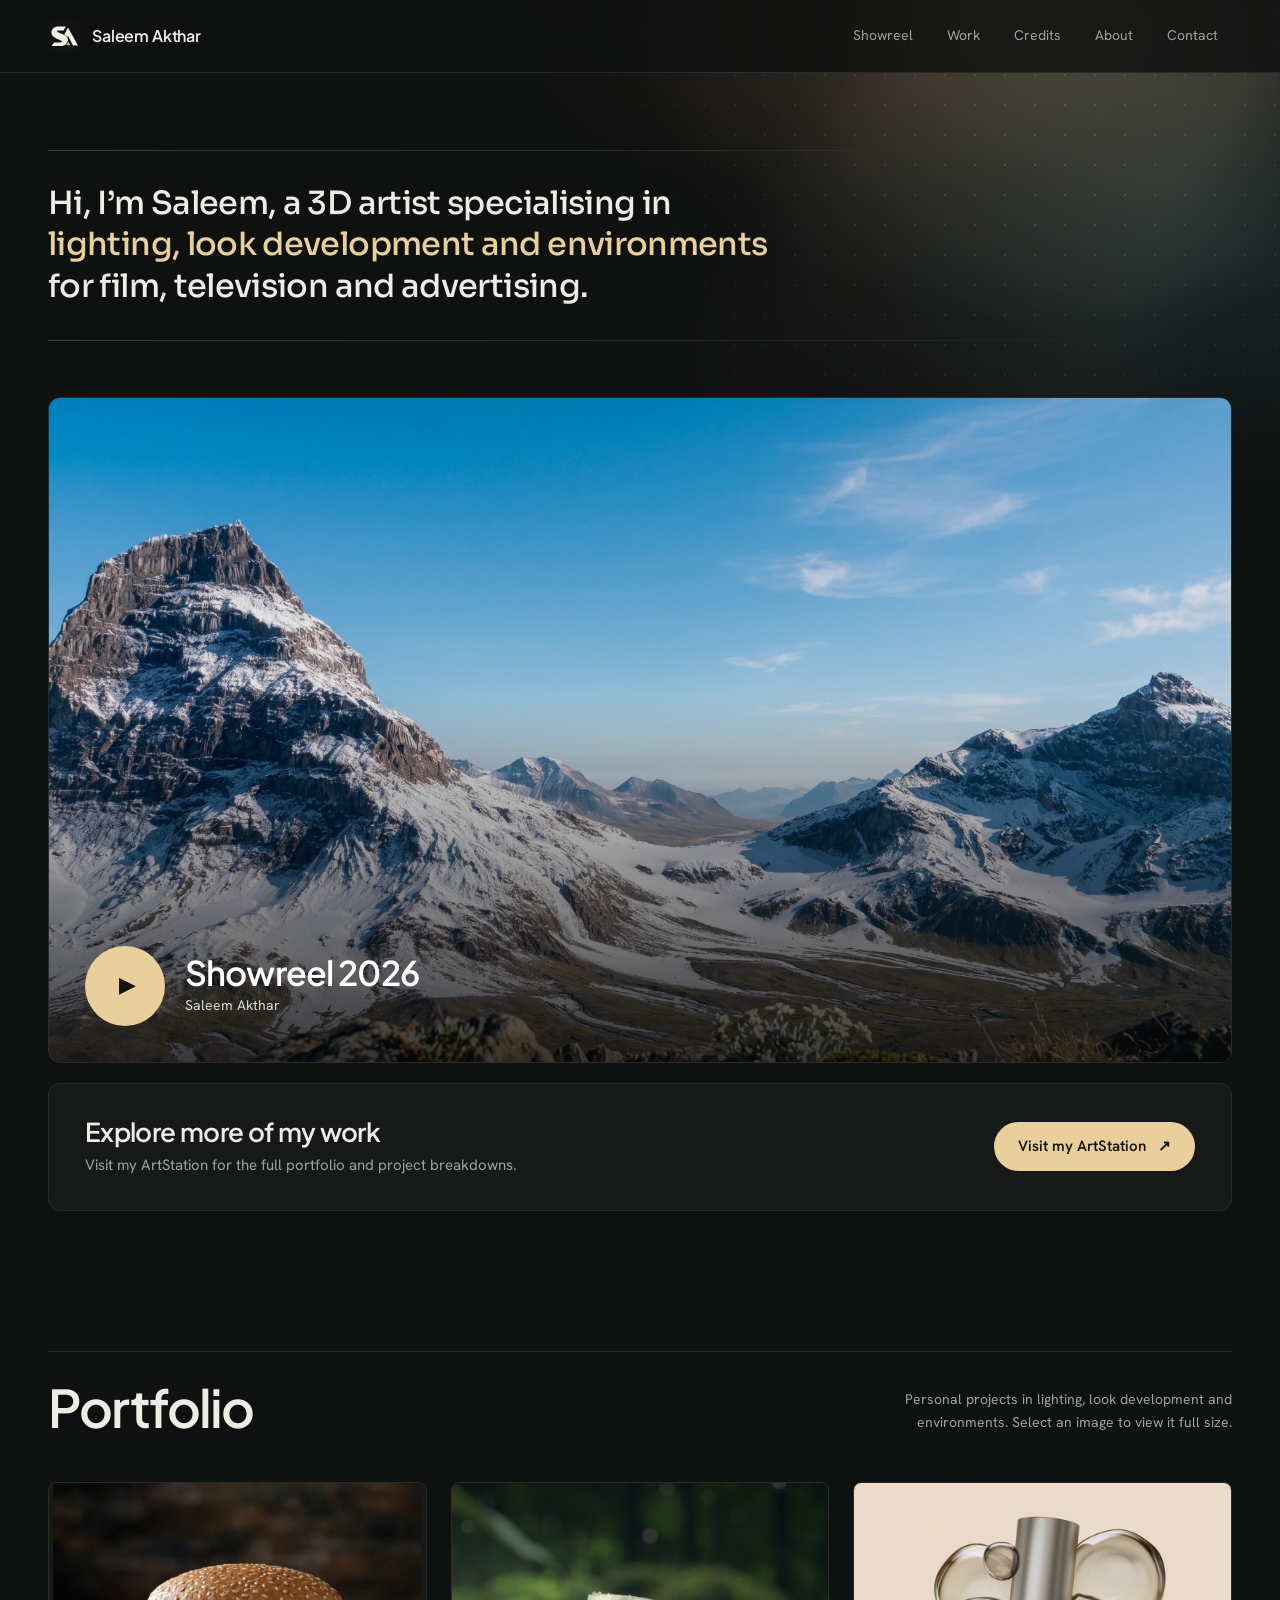
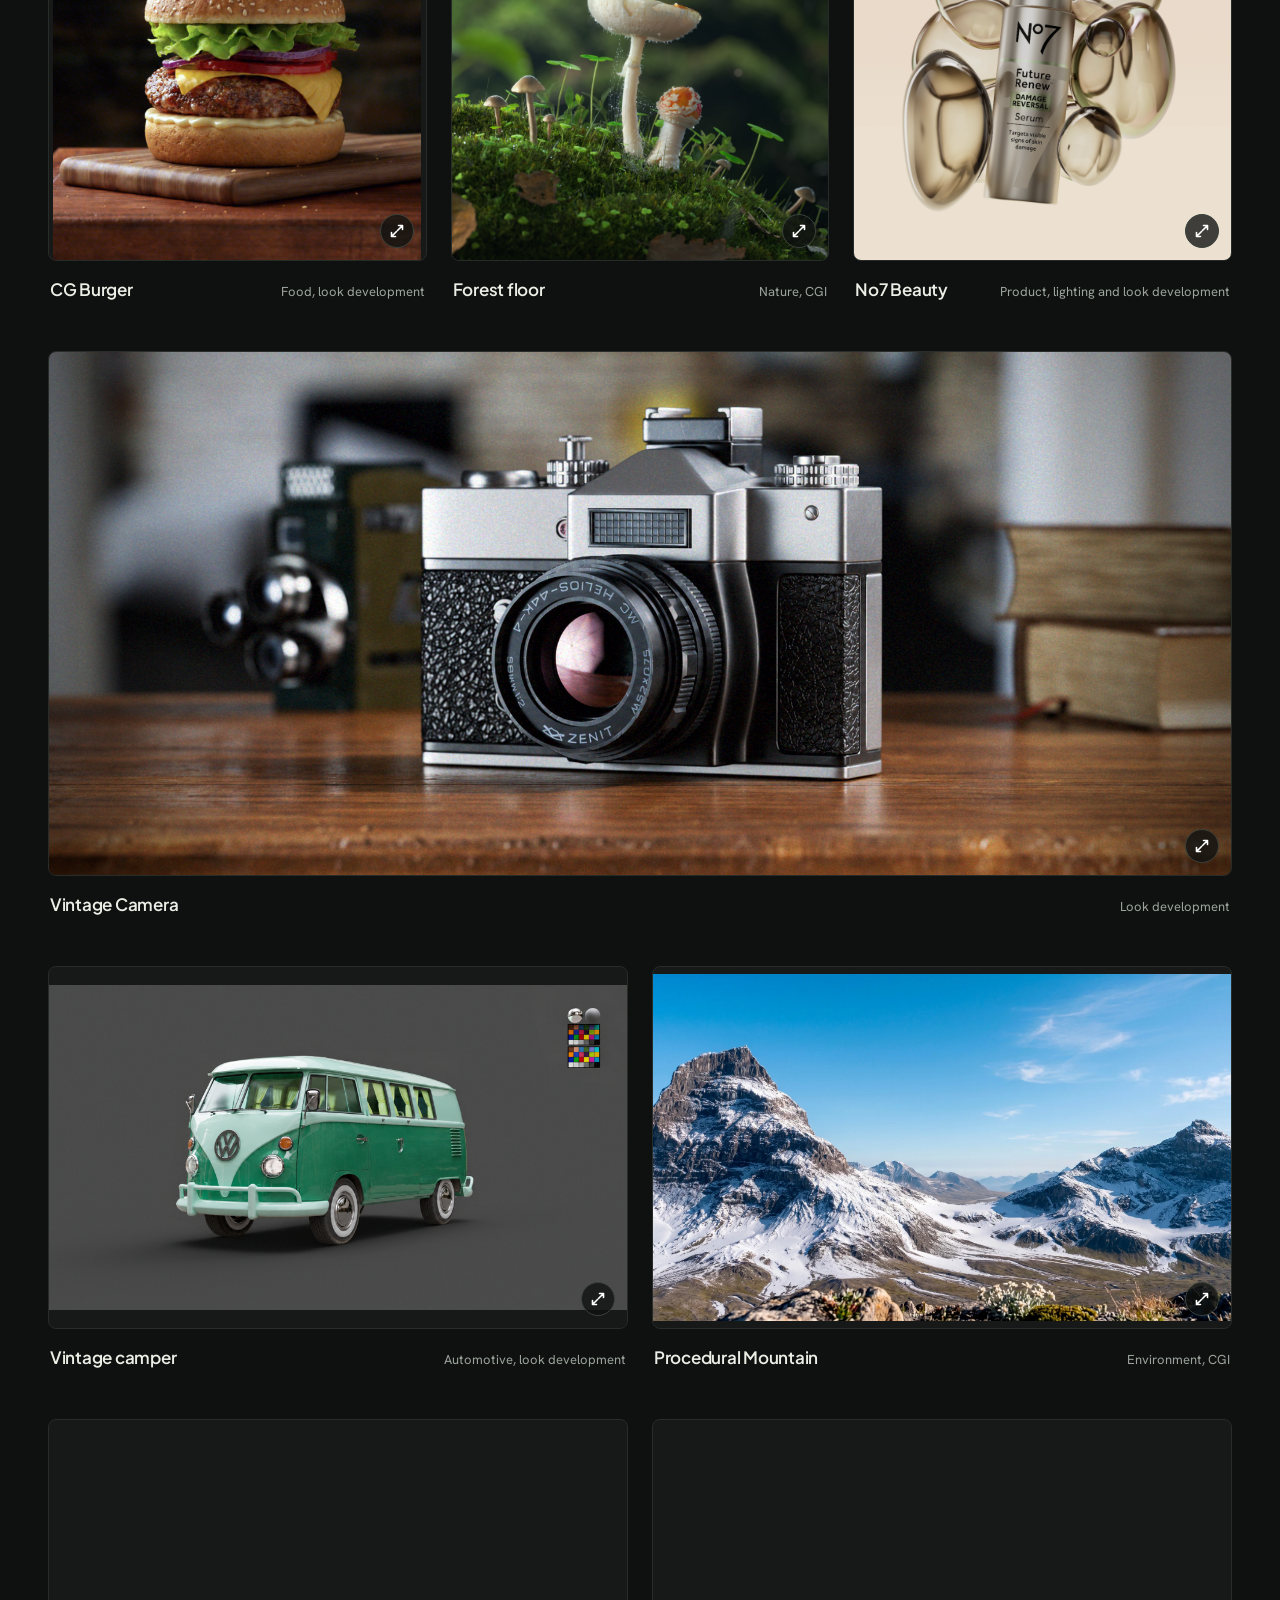
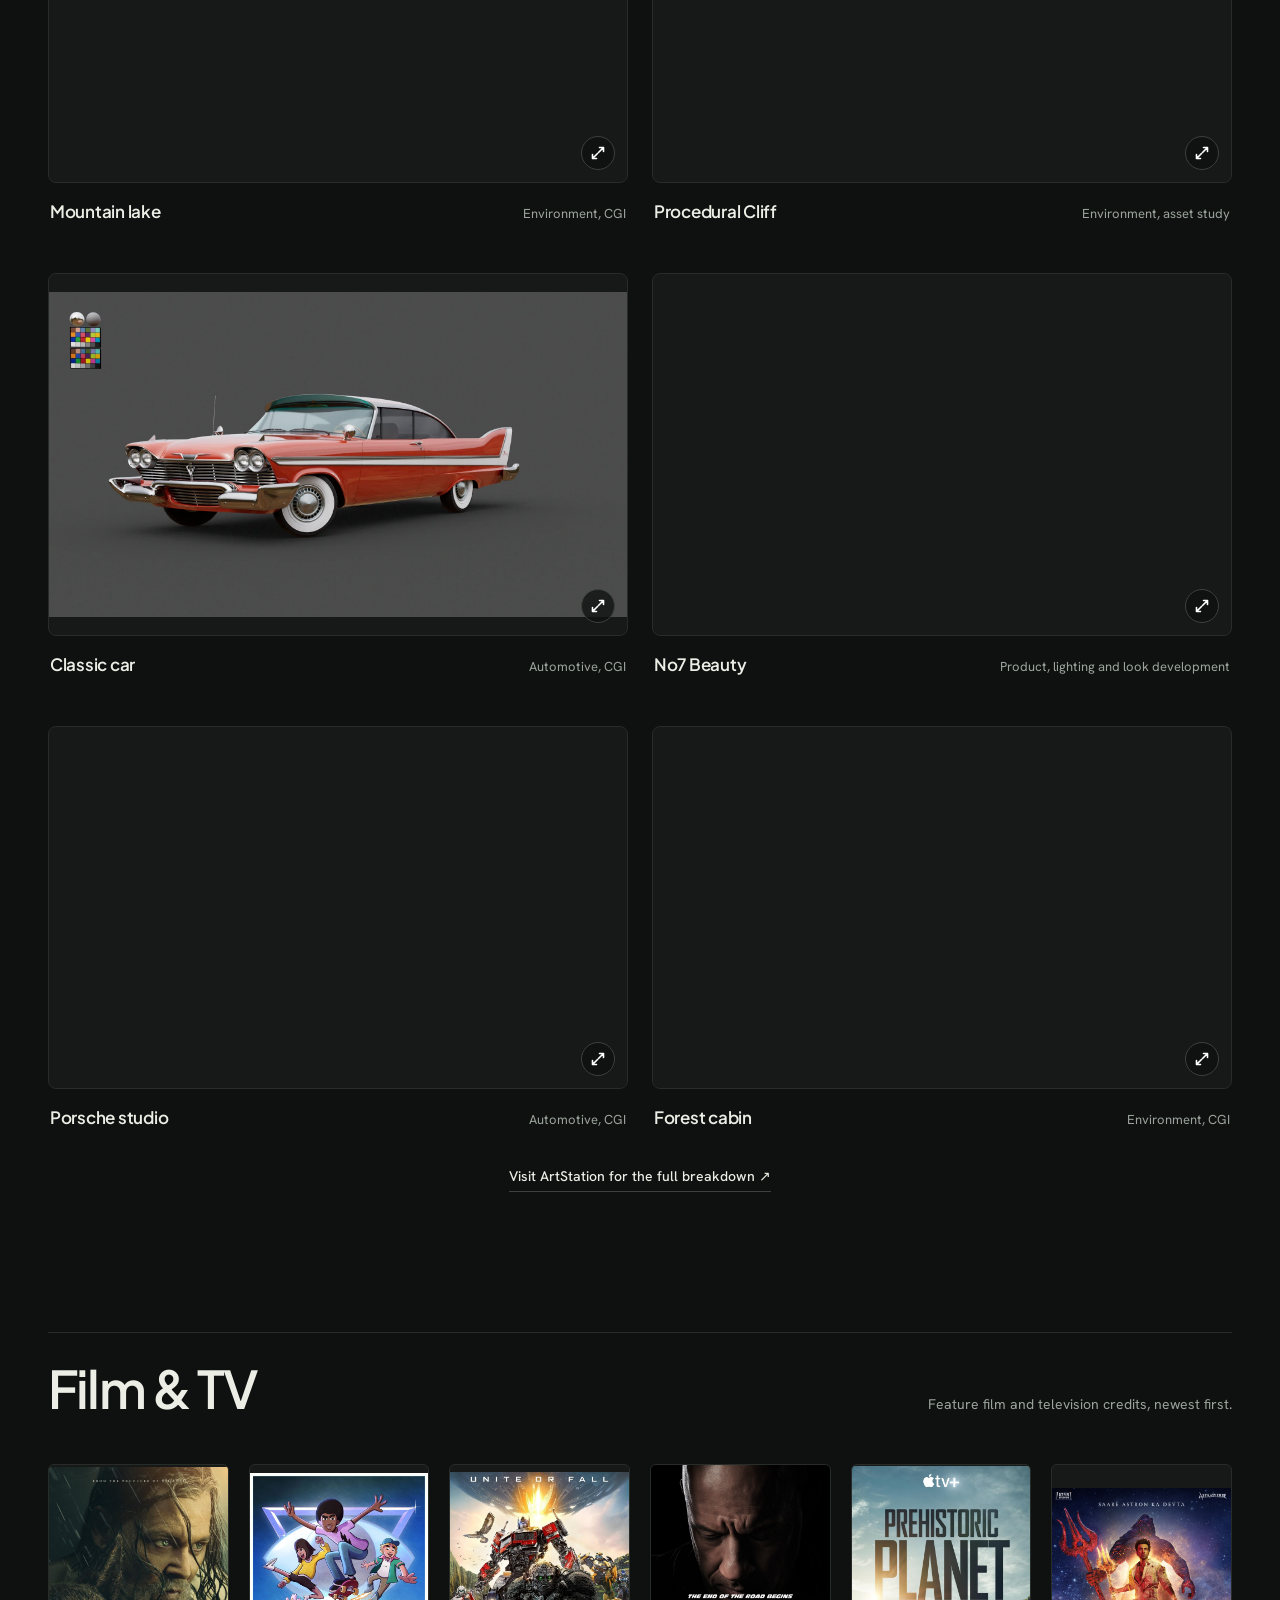
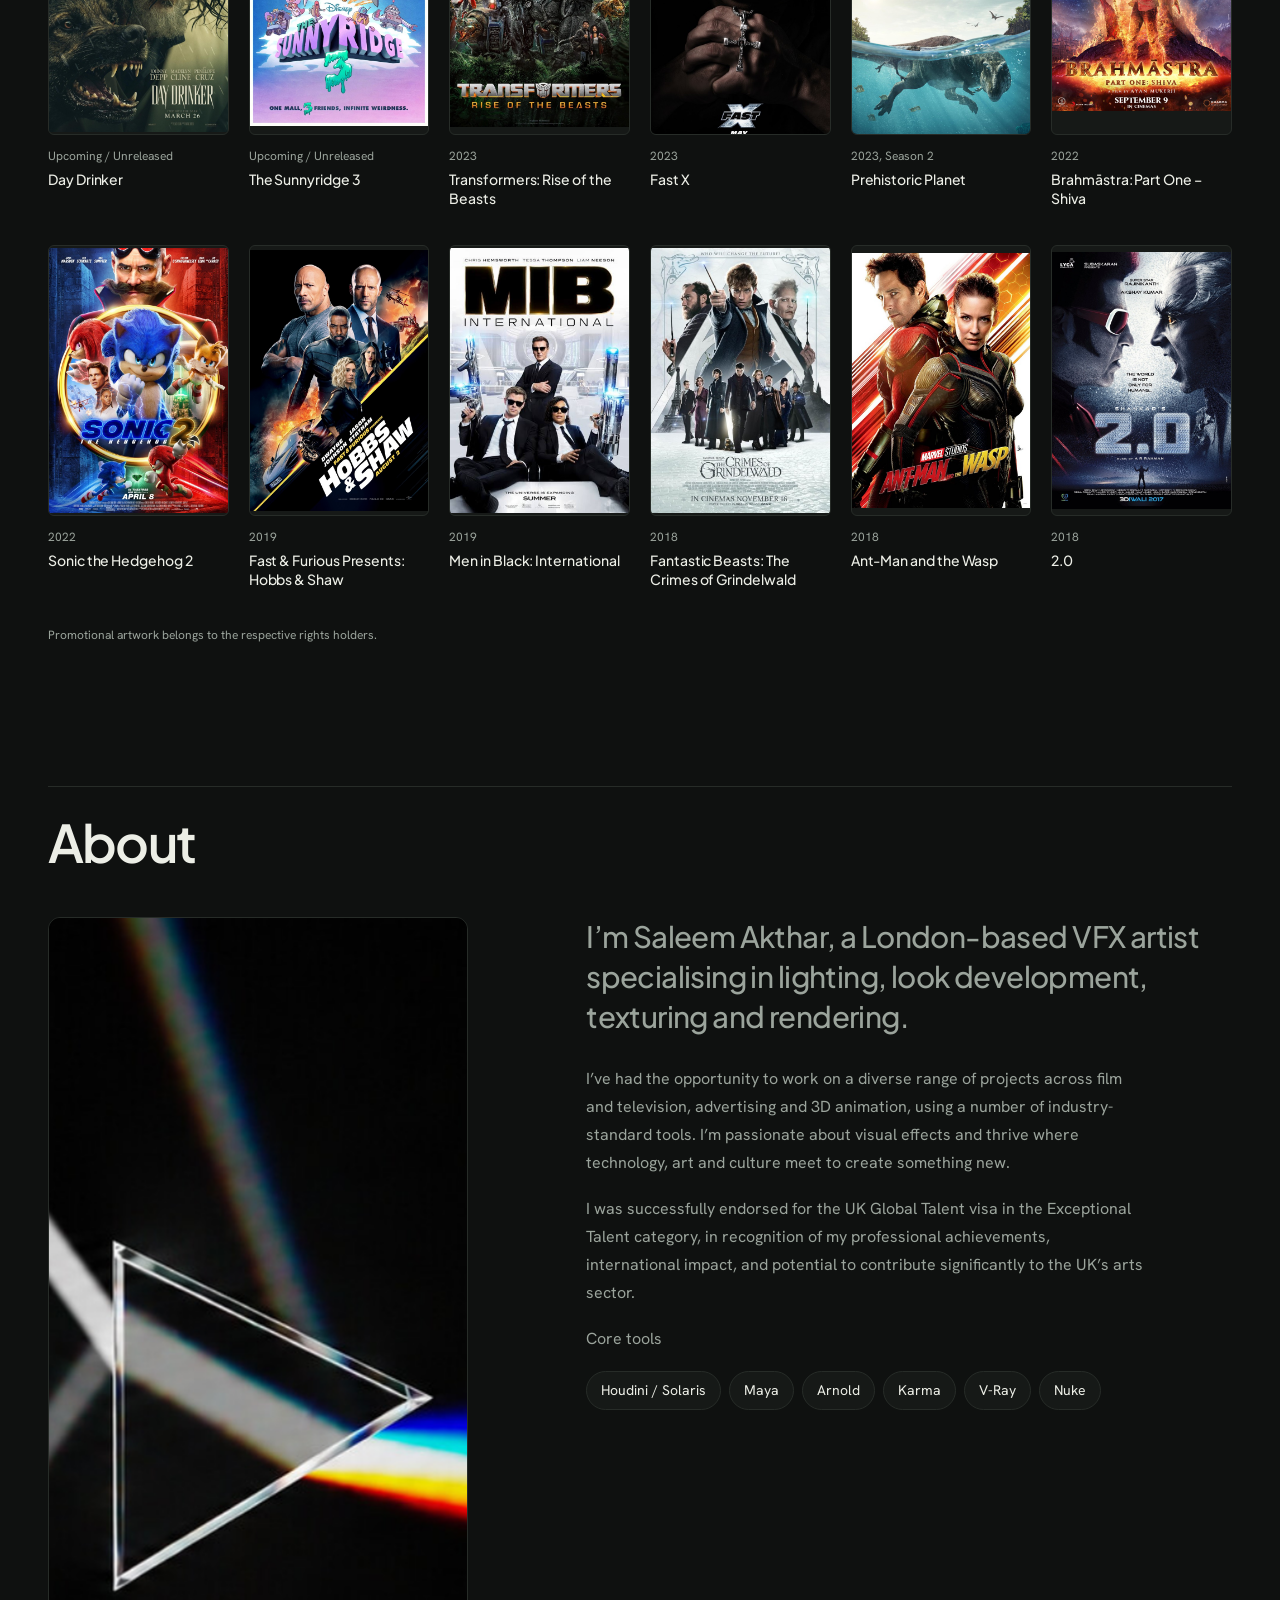
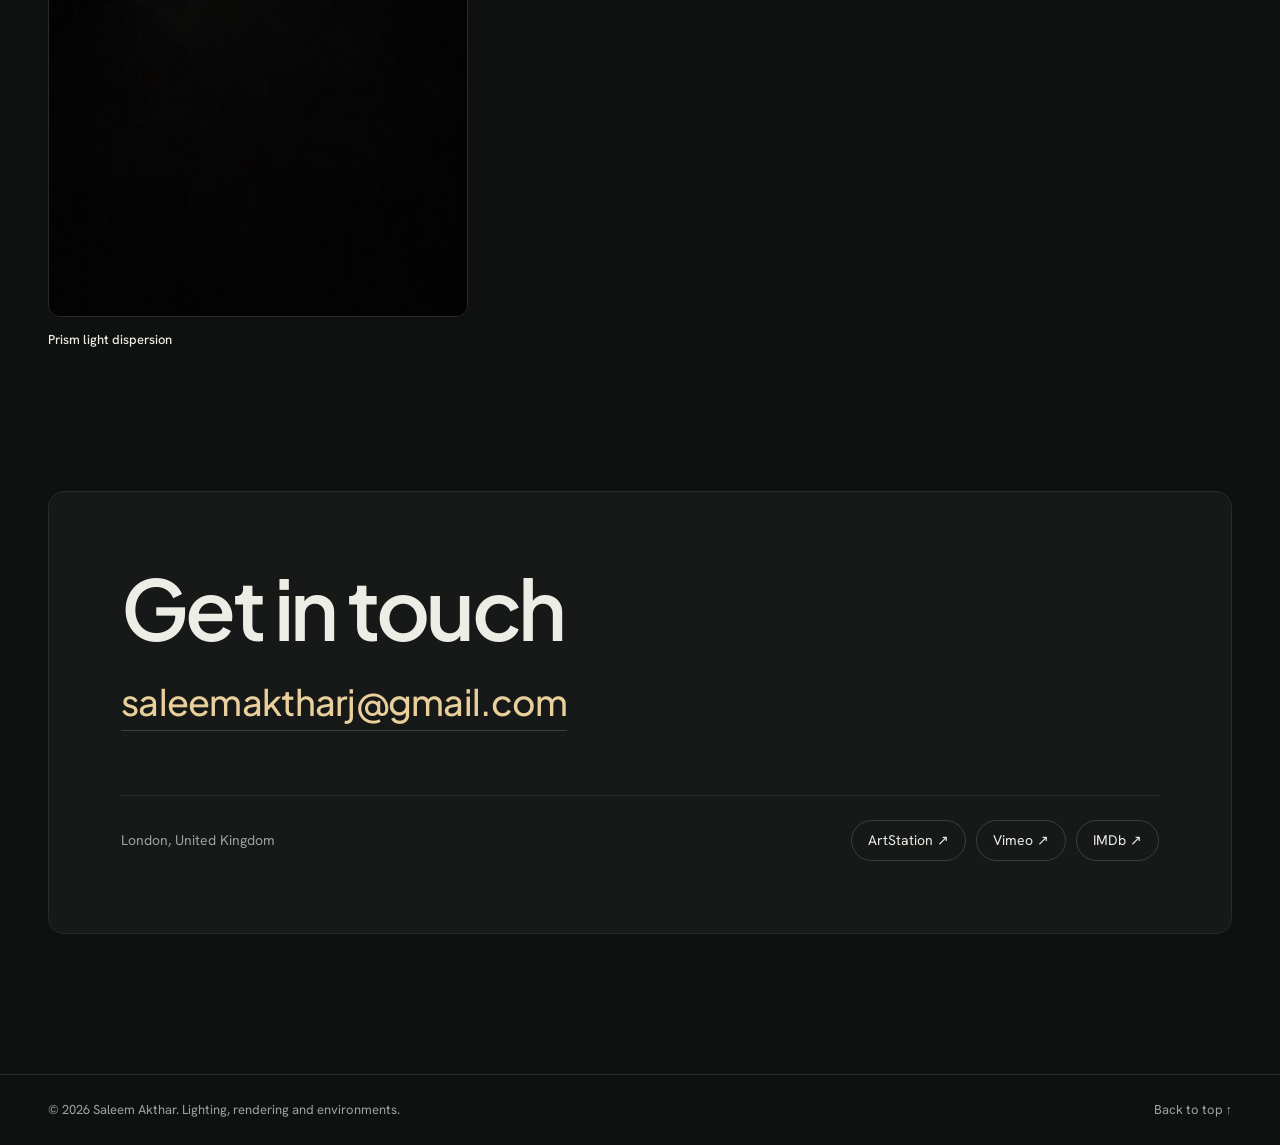
==== commit b9489e59: "Add files via upload" ====
--- a/index.html
+++ b/index.html
@@ -130,10 +130,6 @@
 .caption{display:flex;align-items:baseline;justify-content:space-between;gap:16px;padding:14px 2px 0}
 .caption h3{margin:0;font-size:17px;font-weight:600;letter-spacing:-.015em}
 .caption p{margin:0;font-size:13px;color:var(--muted);text-align:right}
-.prism{margin:clamp(40px,6vw,72px) 0 0;border-radius:12px;overflow:hidden;background:#000;border:1px solid var(--line)}
-.prism img{width:100%;height:auto}
-.prism figcaption{display:flex;justify-content:space-between;gap:16px;padding:14px 20px;font-size:13px;color:var(--muted);border-top:1px solid var(--line)}
-.prism figcaption strong{color:var(--text);font-weight:500}
 .portfolio-more{margin:32px 0 0;text-align:center}
 
 /* ---------- Film & TV ---------- */
@@ -148,8 +144,11 @@
 
 /* ---------- About ---------- */
 .about-grid{display:grid;grid-template-columns:minmax(0,5fr) minmax(0,7fr);gap:clamp(32px,6vw,96px);align-items:start}
-.about-symbol{width:100%;max-width:420px;height:auto;border-radius:12px;border:1px solid var(--line);background:#000}
-.about-copy .lead{margin:0 0 28px;font:500 clamp(22px,2.4vw,30px)/1.35 var(--font-display);letter-spacing:-.02em}
+.about-figure{margin:0;max-width:420px}
+.about-figure img{width:100%;aspect-ratio:1;object-fit:cover;object-position:var(--prism-x,50%) 50%;border-radius:12px;border:1px solid var(--line);background:#000}
+.about-figure figcaption{margin-top:12px;font-size:13px;color:var(--muted)}
+.about-figure figcaption strong{color:var(--text);font-weight:500}
+.about-copy .lead{margin:0 0 28px;font:500 clamp(22px,2.3vw,30px)/1.35 var(--font-display);letter-spacing:-.02em}
 .about-copy p{margin:0 0 18px;max-width:62ch;color:var(--muted);font-size:16px;line-height:1.75}
 .tools-label{margin:36px 0 12px;font-size:13px;color:var(--muted)}
 .tools{list-style:none;margin:0;padding:0;display:flex;gap:8px;flex-wrap:wrap}
@@ -187,7 +186,7 @@
 @media(max-width:820px){
   .credits-grid{grid-template-columns:repeat(3,minmax(0,1fr))}
   .about-grid{grid-template-columns:1fr}
-  .about-symbol{max-width:300px}
+  .about-figure{max-width:320px}
 }
 @media(max-width:760px){
   .nav{flex-wrap:wrap;padding:12px 0 8px;gap:4px}
@@ -278,11 +277,6 @@
 <a class="image-link" href="render-forest-cabin.png" data-title="Forest cabin" aria-label="View Forest cabin full size"><img src="render-forest-cabin.png" alt="A stone cabin with glowing windows on a misty wooded hillside." loading="lazy" decoding="async"><span class="expand" aria-hidden="true"><svg viewBox="0 0 14 14" fill="none" stroke="currentColor" stroke-width="1.6" stroke-linecap="round" stroke-linejoin="round"><path d="M8.5 1.5h4v4M12.5 1.5l-5 5M5.5 12.5h-4v-4M1.5 12.5l5-5"/></svg></span></a>
 <div class="caption"><h3>Forest cabin</h3><p>Environment, CGI</p></div></article>
   </div>
-
-  <figure class="prism">
-    <img src="hero-prism.png" alt="A glass prism dispersing a white light beam into a rainbow spectrum against a black background." loading="lazy" decoding="async" width="1920" height="640">
-    <figcaption><strong>Prism light dispersion</strong><span>Lighting study</span></figcaption>
-  </figure>
   <p class="portfolio-more"><a class="text-link" href="https://www.artstation.com/saleem" target="_blank" rel="noopener noreferrer">Visit ArtStation for the full breakdown ↗</a></p>
 </section>
 
@@ -308,7 +302,10 @@
 <section id="about" aria-labelledby="about-heading">
   <div class="section-head"><h2 id="about-heading">About</h2></div>
   <div class="about-grid">
-    <img class="about-symbol" src="about-prism.png" alt="Prism splitting a white beam into cyan, gold and coral light." width="1254" height="1254" loading="lazy" decoding="async">
+    <figure class="about-figure">
+      <img src="prism-light-dispersion.png" alt="A glass prism dispersing a white light beam into a rainbow spectrum." width="1000" height="1000" loading="lazy" decoding="async">
+      <figcaption><strong>Prism light dispersion</strong></figcaption>
+    </figure>
     <div class="about-copy">
       <p class="lead">I’m Saleem Akthar, a London-based VFX artist specialising in lighting, look development, texturing and rendering.</p>
       <p>I’ve had the opportunity to work on a diverse range of projects across film and television, advertising and 3D animation, using a number of industry-standard tools. I’m passionate about visual effects and thrive where technology, art and culture meet to create something new.</p>
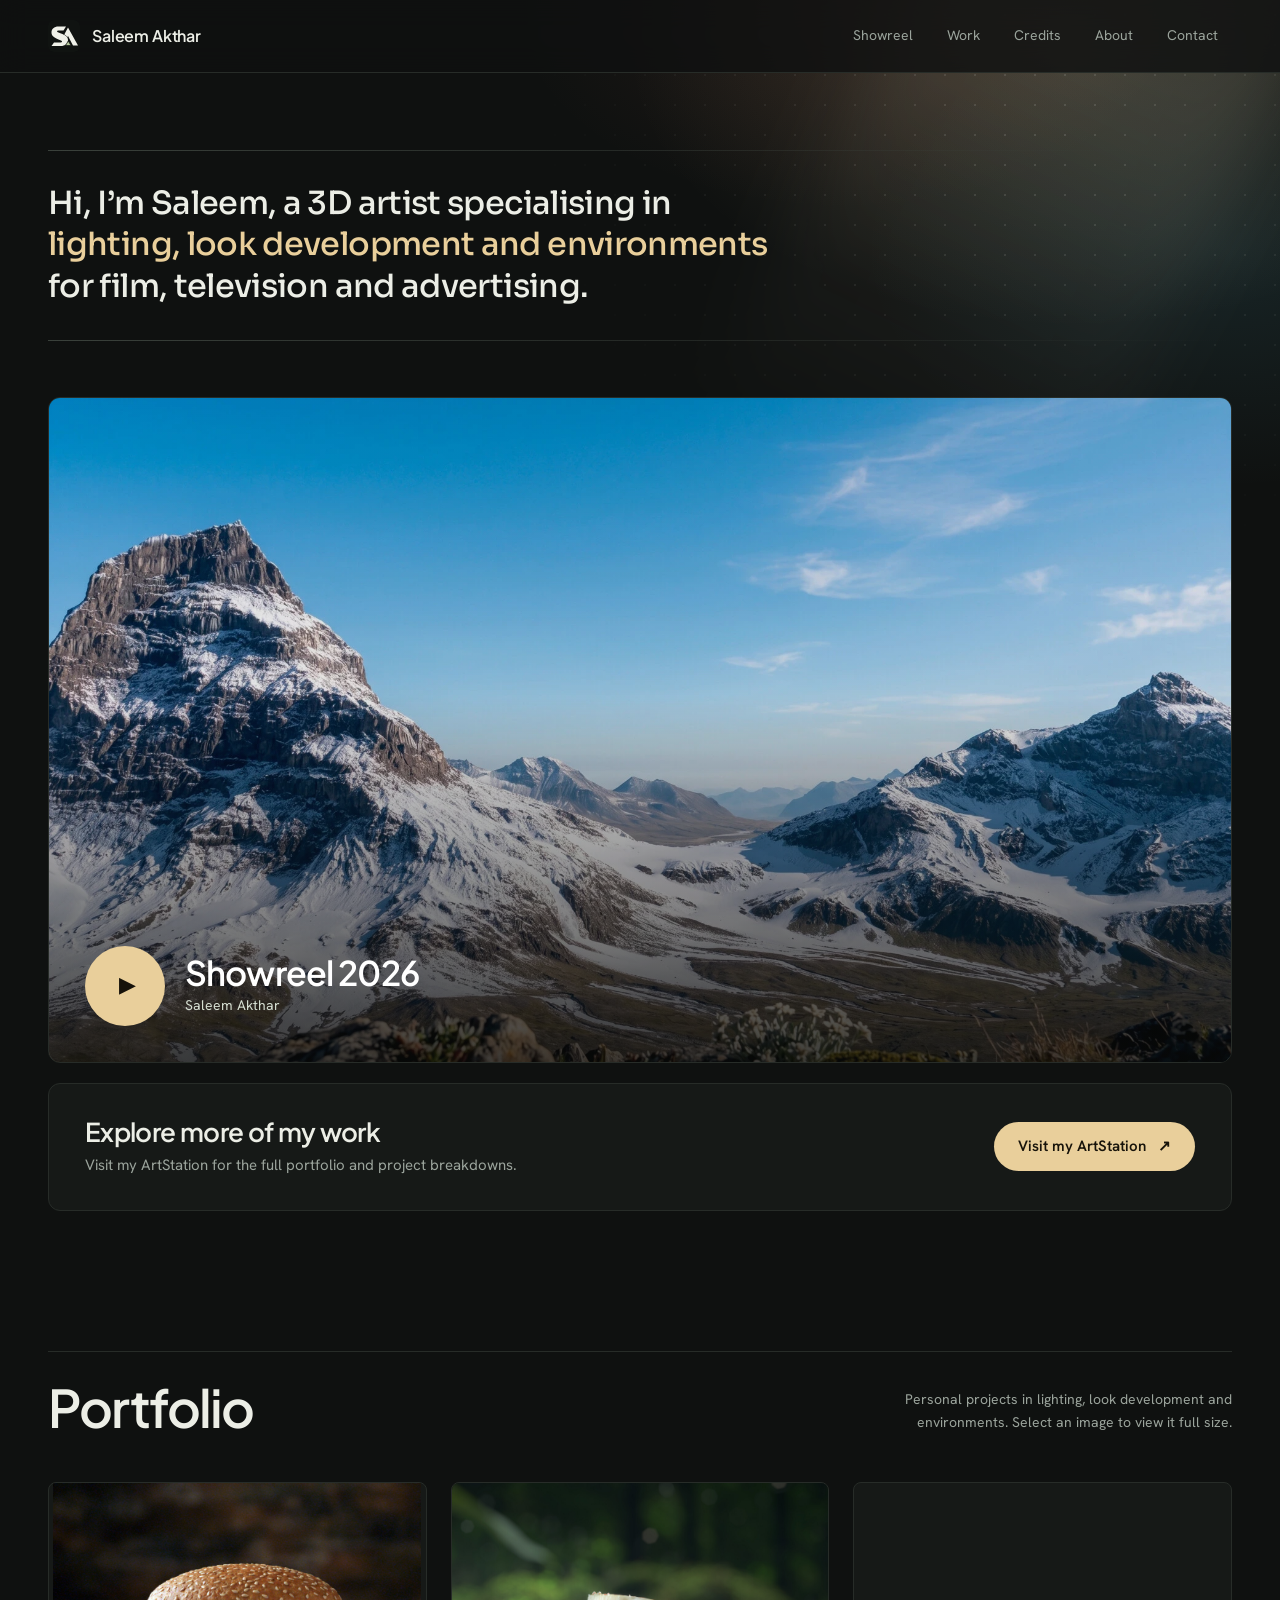
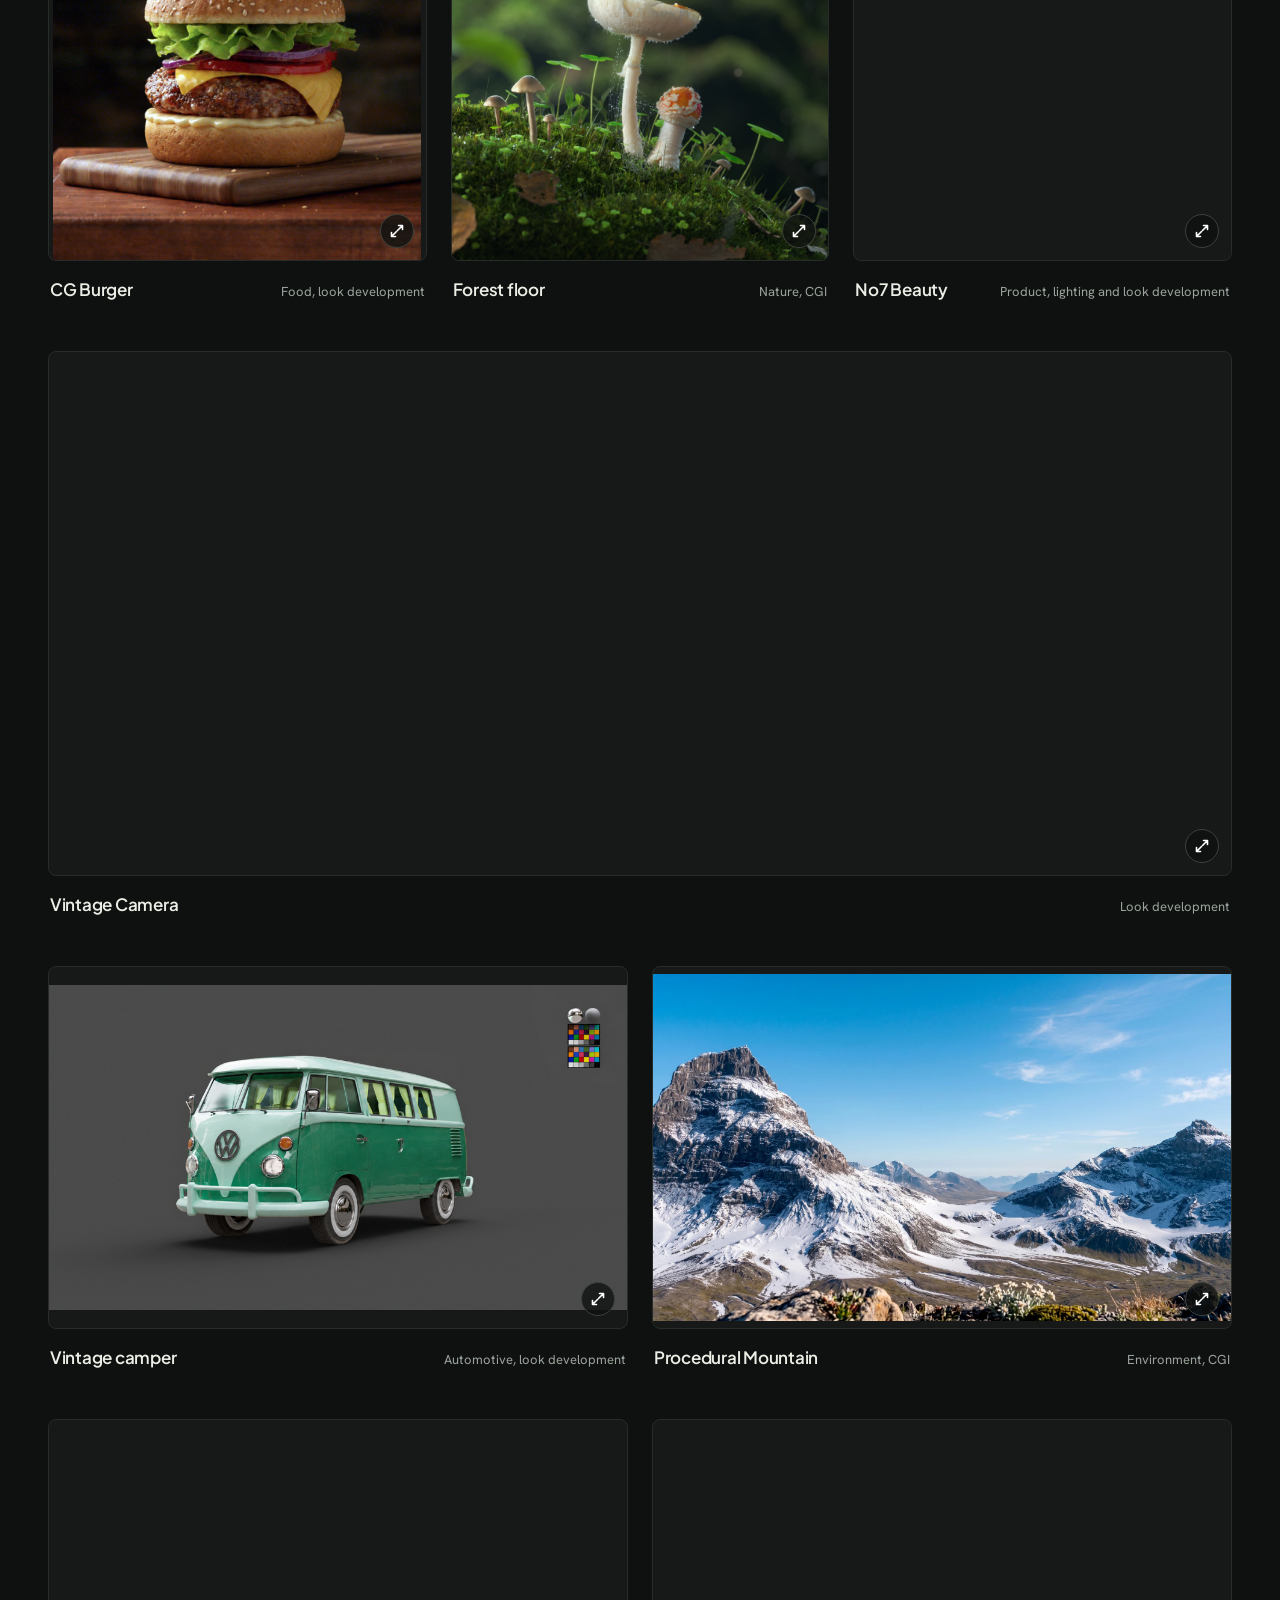
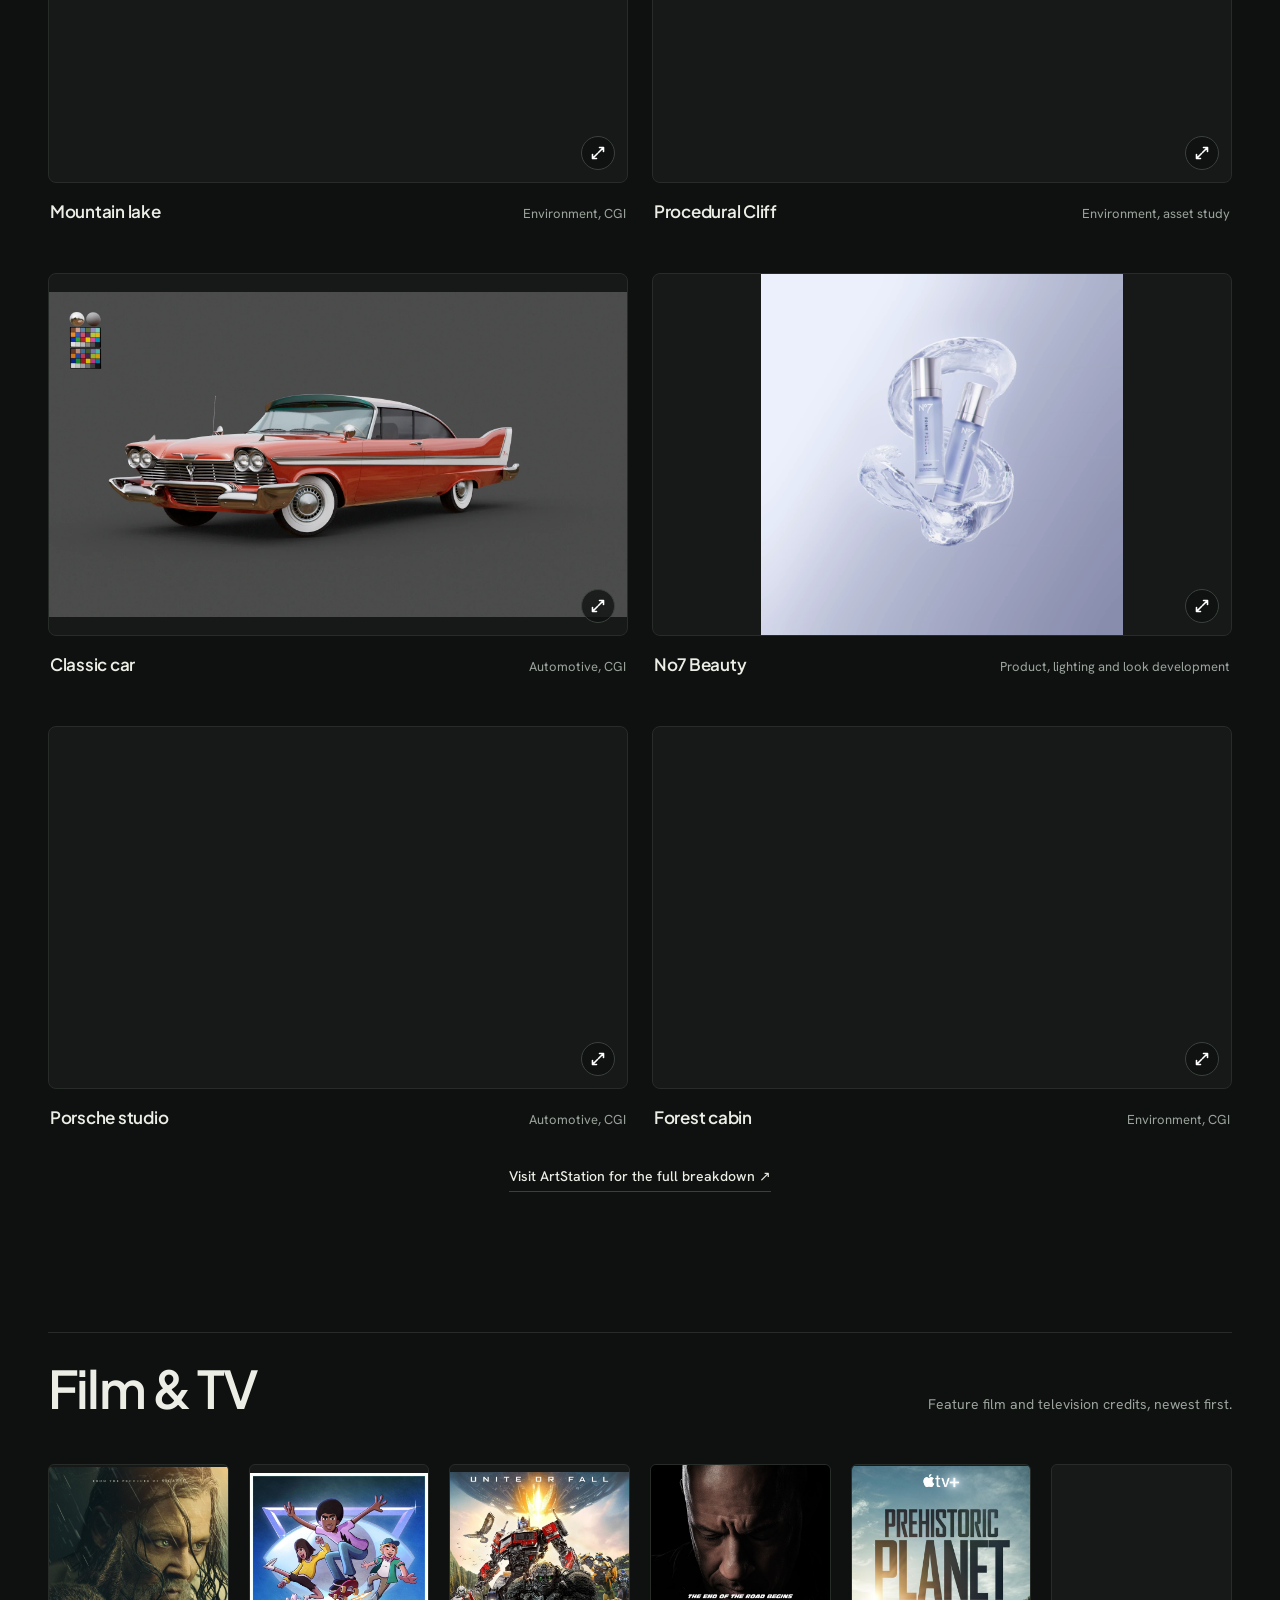
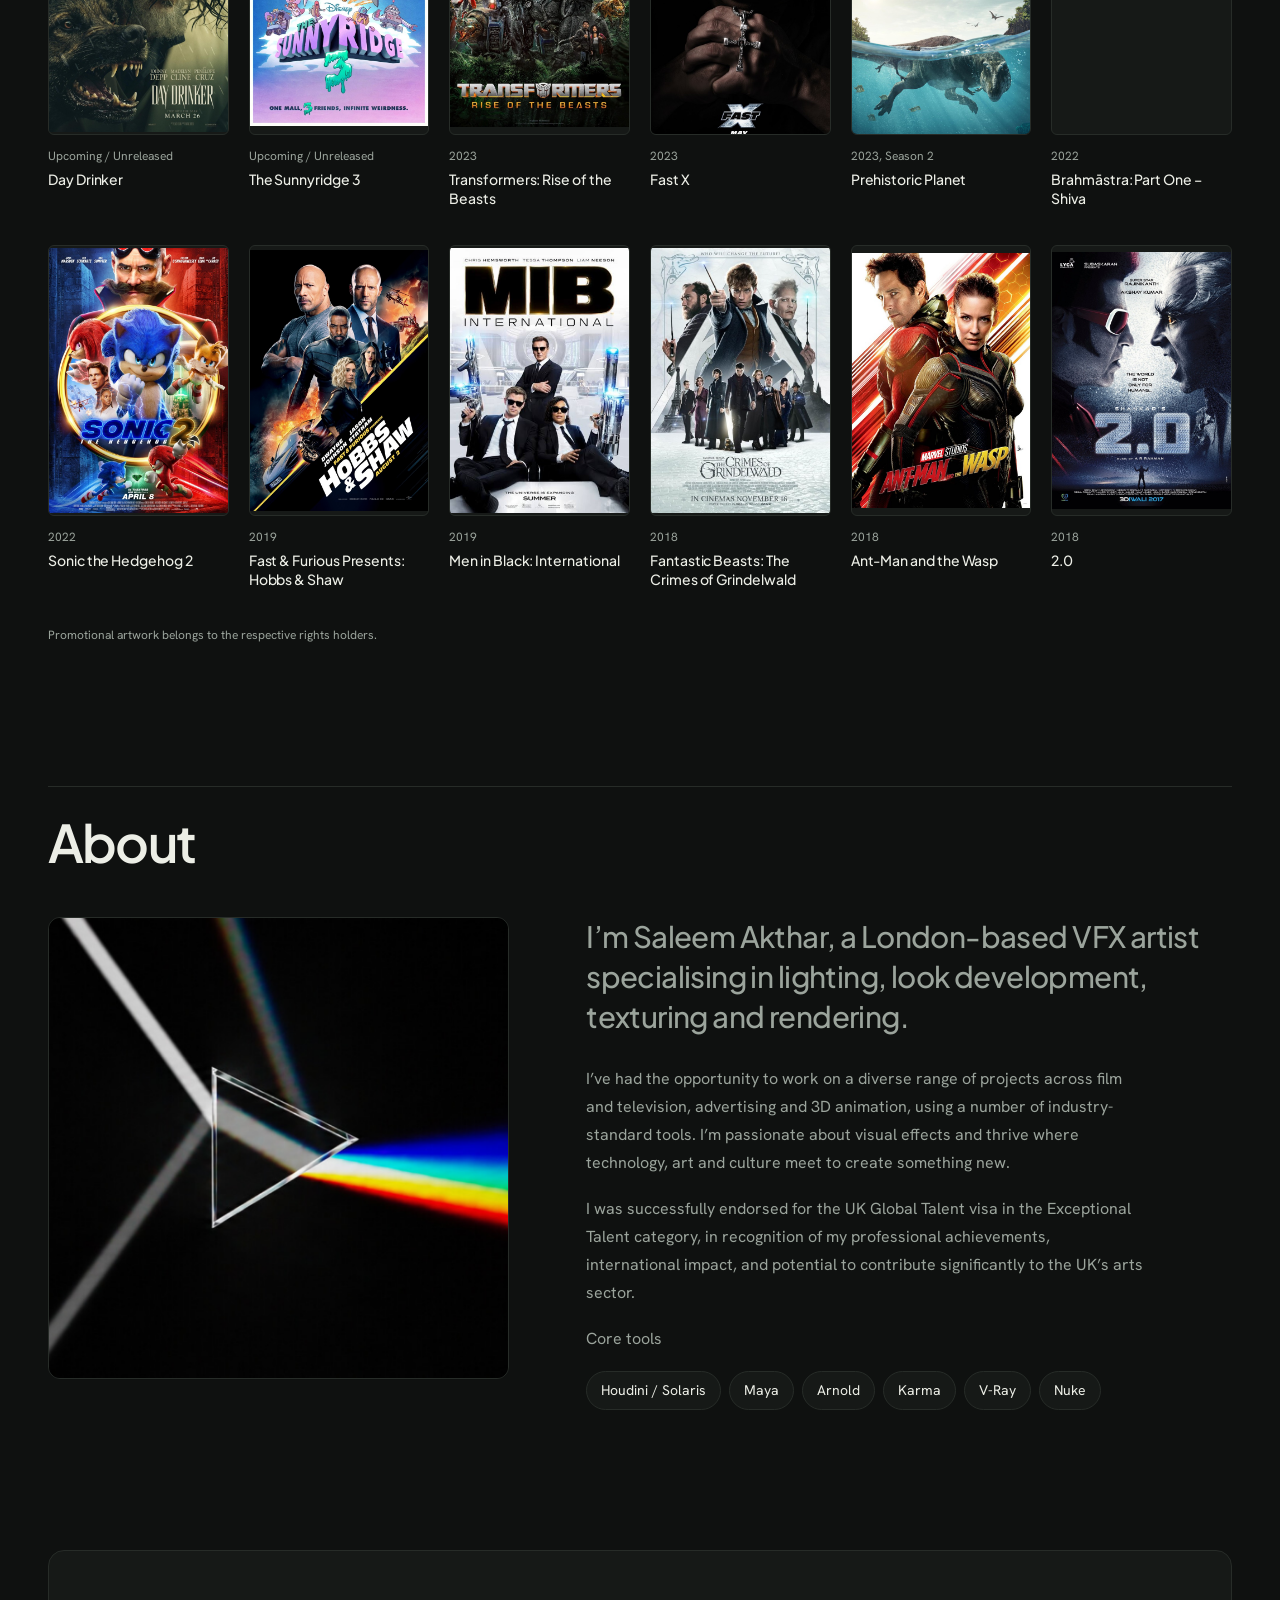
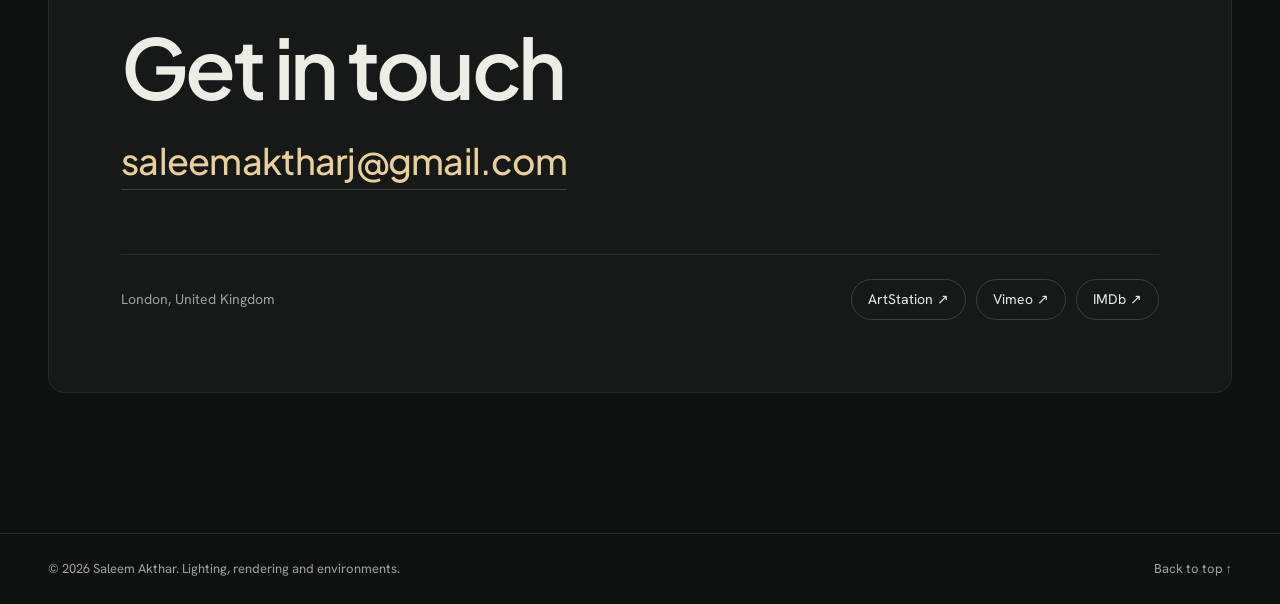
==== commit cb658140: "Add files via upload" ====
--- a/index.html
+++ b/index.html
@@ -144,10 +144,8 @@
 
 /* ---------- About ---------- */
 .about-grid{display:grid;grid-template-columns:minmax(0,5fr) minmax(0,7fr);gap:clamp(32px,6vw,96px);align-items:start}
-.about-figure{margin:0;max-width:420px}
-.about-figure img{width:100%;aspect-ratio:1;object-fit:cover;object-position:var(--prism-x,50%) 50%;border-radius:12px;border:1px solid var(--line);background:#000}
-.about-figure figcaption{margin-top:12px;font-size:13px;color:var(--muted)}
-.about-figure figcaption strong{color:var(--text);font-weight:500}
+.about-figure{margin:0;width:min(500px,100%)}
+.about-figure img{width:100%;height:auto;aspect-ratio:1/1;object-fit:cover;object-position:var(--prism-x,50%) 50%;border-radius:12px;border:1px solid var(--line);background:#000}
 .about-copy .lead{margin:0 0 28px;font:500 clamp(22px,2.3vw,30px)/1.35 var(--font-display);letter-spacing:-.02em}
 .about-copy p{margin:0 0 18px;max-width:62ch;color:var(--muted);font-size:16px;line-height:1.75}
 .tools-label{margin:36px 0 12px;font-size:13px;color:var(--muted)}
@@ -186,7 +184,7 @@
 @media(max-width:820px){
   .credits-grid{grid-template-columns:repeat(3,minmax(0,1fr))}
   .about-grid{grid-template-columns:1fr}
-  .about-figure{max-width:320px}
+  .about-figure{width:min(360px,100%)}
 }
 @media(max-width:760px){
   .nav{flex-wrap:wrap;padding:12px 0 8px;gap:4px}
@@ -303,8 +301,7 @@
   <div class="section-head"><h2 id="about-heading">About</h2></div>
   <div class="about-grid">
     <figure class="about-figure">
-      <img src="prism-light-dispersion.png" alt="A glass prism dispersing a white light beam into a rainbow spectrum." width="1000" height="1000" loading="lazy" decoding="async">
-      <figcaption><strong>Prism light dispersion</strong></figcaption>
+      <img src="prism-light-dispersion.png" alt="A glass prism dispersing a white light beam into a rainbow spectrum." width="500" height="500" loading="lazy" decoding="async">
     </figure>
     <div class="about-copy">
       <p class="lead">I’m Saleem Akthar, a London-based VFX artist specialising in lighting, look development, texturing and rendering.</p>
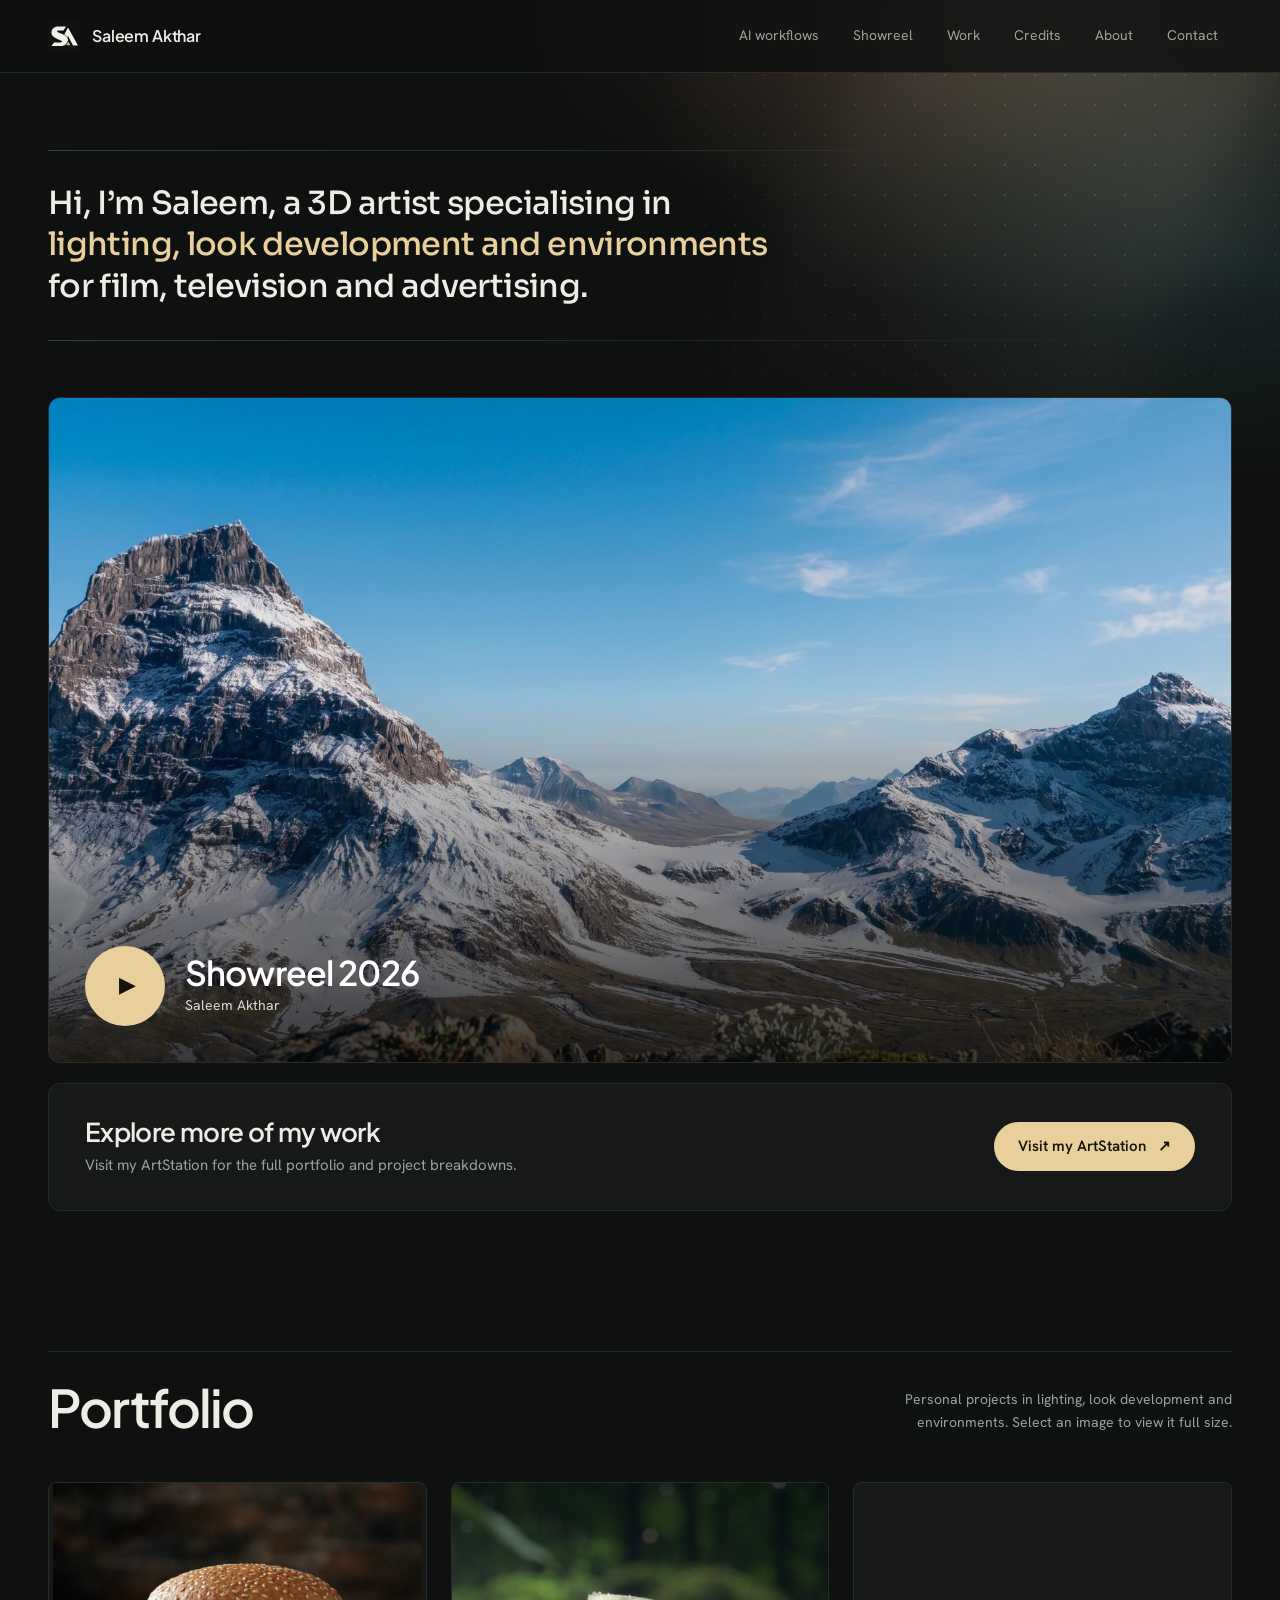
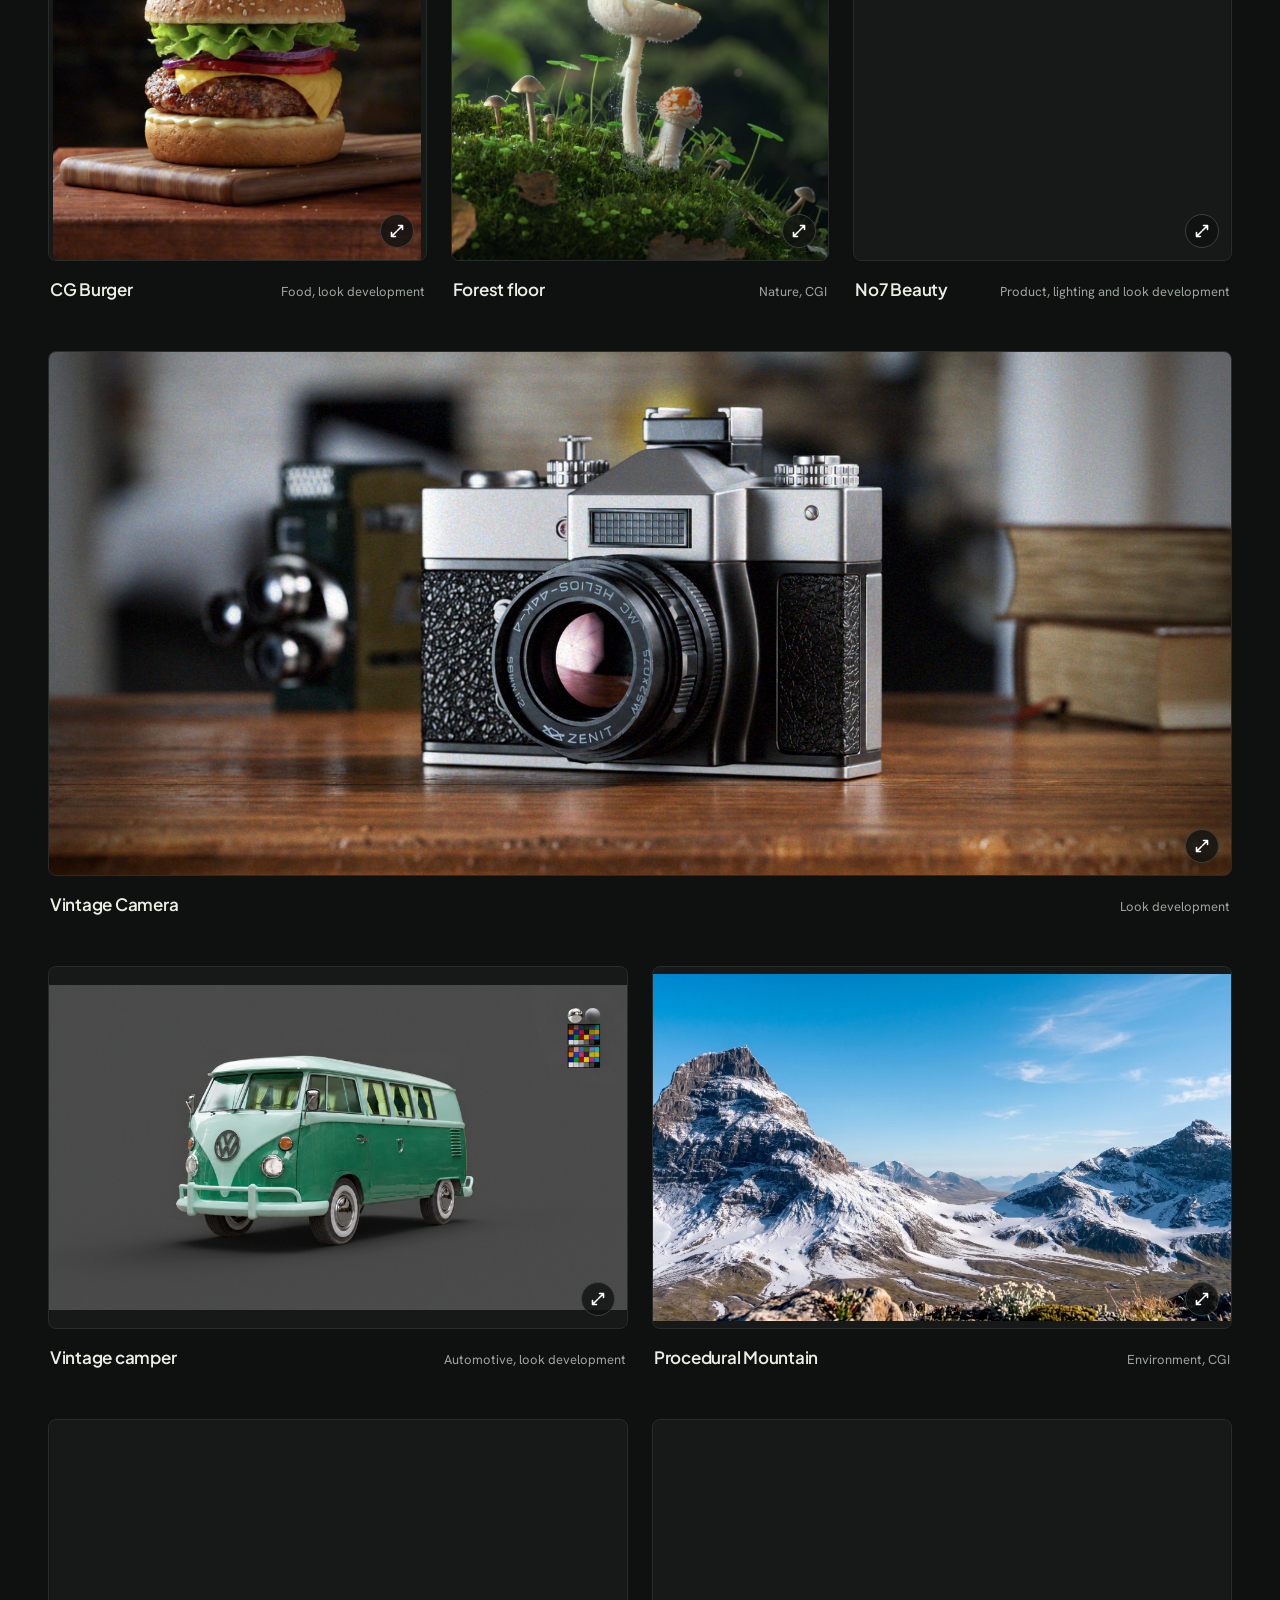
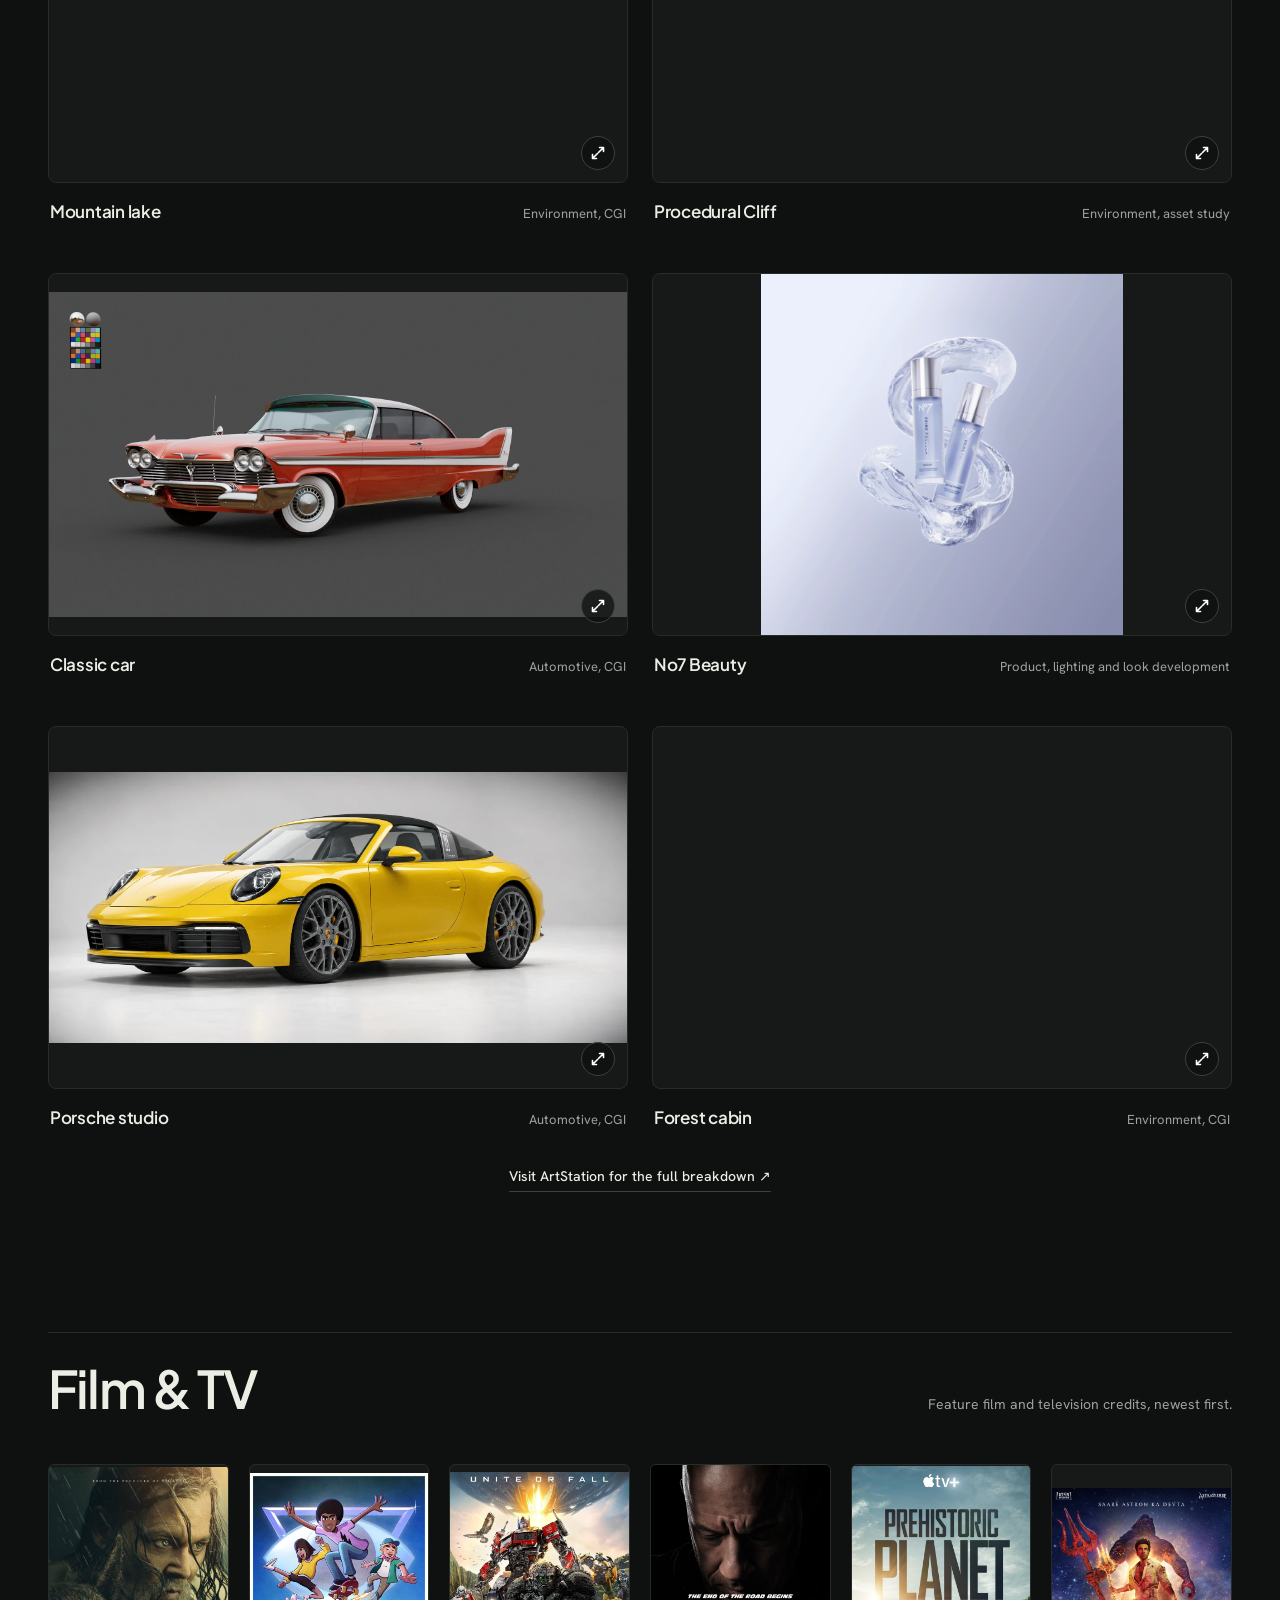
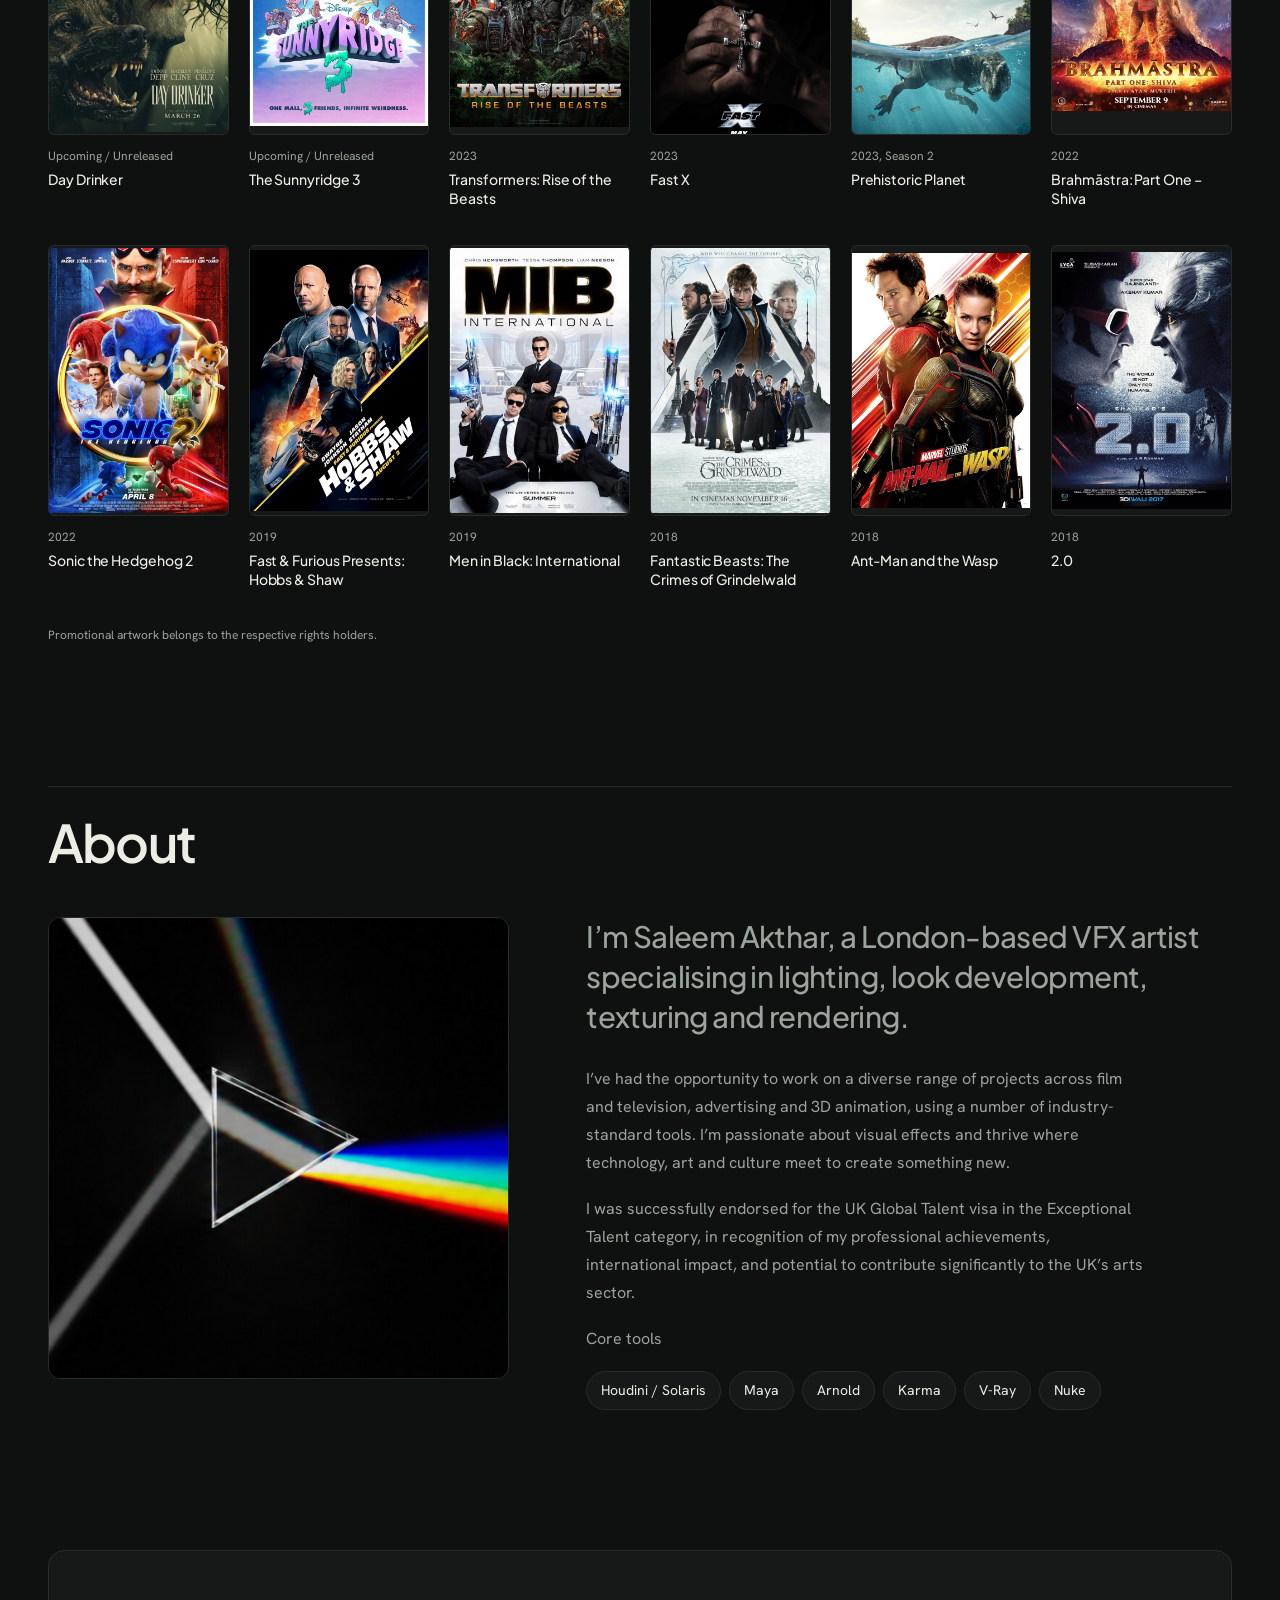
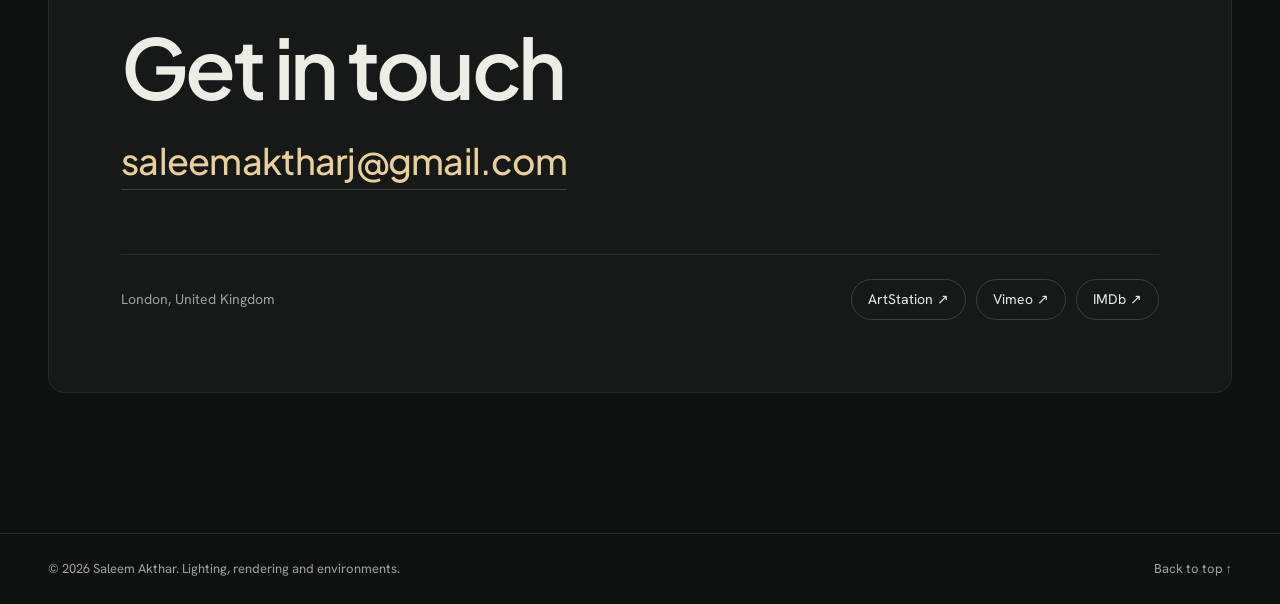
==== commit b3ab79af: "Add files via upload" ====
--- a/index.html
+++ b/index.html
@@ -22,200 +22,12 @@
 {"@context":"https://schema.org","@type":"Person","name":"Saleem Akthar","jobTitle":"Lighting and Look Development Artist","address":{"@type":"PostalAddress","addressLocality":"London","addressCountry":"GB"},"sameAs":["https://www.artstation.com/saleem","https://vimeo.com/1236531512","https://www.imdb.com/name/nm17399903/"]}
 </script>
 
-<style>
-/* ---------- Tokens ---------- */
-:root{
-  color-scheme:dark;
-  --bg:#0f1110;
-  --surface:#161917;
-  --surface-2:#1d211e;
-  --line:#272c28;
-  --line-strong:#3a413b;
-  --text:#eceee6;
-  --muted:#9ba49c;
-  --accent:#e9cf9b;
-  --accent-hover:#f4e0b6;
-  --accent-ink:#17130a;
-  --font-display:"Plus Jakarta Sans","Segoe UI",Helvetica,Arial,sans-serif;
-  --font-headline:"Sora","Segoe UI",Helvetica,Arial,sans-serif;
-  --font-body:"Hanken Grotesk","Segoe UI",Helvetica,Arial,sans-serif;
-  --radius:8px;
-  --gutter:clamp(18px,4vw,48px);
-  --section:clamp(80px,11vw,140px);
-}
-
-/* ---------- Base ---------- */
-*,*::before,*::after{box-sizing:border-box}
-html{scroll-behavior:smooth;scroll-padding-top:96px;-webkit-text-size-adjust:100%}
-body{margin:0;background:var(--bg);color:var(--text);font:400 16px/1.65 var(--font-body);-webkit-font-smoothing:antialiased;text-rendering:optimizeLegibility}
-a{color:inherit;text-decoration:none}
-button{font:inherit;cursor:pointer}
-a,button{-webkit-tap-highlight-color:transparent}
-img{max-width:100%;display:block}
-:focus-visible{outline:2px solid var(--accent);outline-offset:4px;border-radius:2px}
-.wrap{width:min(1320px,calc(100% - var(--gutter)*2));margin-inline:auto}
-.visually-hidden{position:absolute;width:1px;height:1px;padding:0;margin:-1px;overflow:hidden;clip:rect(0,0,0,0);white-space:nowrap;border:0}
-.skip{position:fixed;top:-100px;left:20px;background:var(--accent);color:var(--accent-ink);padding:10px 16px;border-radius:6px;z-index:50;font-weight:600}
-.skip:focus{top:12px}
-
-/* ---------- Header ---------- */
-header{position:sticky;top:0;z-index:30;background:rgba(15,17,16,.82);-webkit-backdrop-filter:blur(14px);backdrop-filter:blur(14px);border-bottom:1px solid var(--line)}
-.nav{min-height:72px;display:flex;align-items:center;justify-content:space-between;gap:24px}
-.brand{display:flex;align-items:center;gap:12px;font:600 16px/1 var(--font-display);letter-spacing:-.01em}
-.brand-logo{width:32px;height:32px;flex:0 0 32px;object-fit:contain}
-nav{display:flex;align-items:center;gap:6px;font-size:14px}
-nav a{padding:8px 14px;border-radius:999px;color:var(--muted);transition:color .2s,background .2s}
-nav a:hover{color:var(--text);background:var(--surface-2)}
-
-/* ---------- Shared pieces ---------- */
-section{padding-top:var(--section)}
-.section-head{display:flex;justify-content:space-between;align-items:end;gap:24px;margin-bottom:clamp(28px,4vw,48px);padding-top:28px;border-top:1px solid var(--line)}
-h1,h2,h3{font-family:var(--font-display)}
-h2{margin:0;font-size:clamp(32px,4.4vw,52px);font-weight:600;letter-spacing:-.035em;line-height:1.05}
-.section-note{margin:0;max-width:340px;color:var(--muted);font-size:14px;text-align:right}
-.text-link{display:inline-block;font-size:14px;font-weight:500;border-bottom:1px solid var(--line-strong);padding-bottom:3px;transition:color .2s,border-color .2s}
-.text-link:hover{color:var(--accent);border-color:var(--accent)}
-.btn{display:inline-flex;align-items:center;justify-content:center;gap:12px;min-height:48px;padding:12px 24px;border-radius:999px;font-size:15px;font-weight:600;transition:background .2s,border-color .2s,color .2s}
-.btn-primary{background:var(--accent);color:var(--accent-ink)}
-.btn-primary:hover{background:var(--accent-hover)}
-.btn-ghost{border:1px solid var(--line-strong);color:var(--text)}
-.btn-ghost:hover{border-color:var(--accent);color:var(--accent)}
-
-/* ---------- Intro ---------- */
-.intro{padding:clamp(44px,6vw,80px) 0 clamp(32px,5vw,56px)}
-h1{margin:0;max-width:26em;font:500 clamp(22px,2.5vw,34px)/1.3 var(--font-headline);letter-spacing:-.02em;text-wrap:balance}
-h1 em{font-style:normal;color:var(--accent)}
-.hairline{height:1px;background:linear-gradient(90deg,var(--line-strong),transparent)}
-.hairline-top{margin-bottom:32px}
-.hairline-bottom{margin-top:32px}
-
-/* hero backdrop: soft light and a faint render grid */
-.hero-fx{position:absolute;top:0;left:0;right:0;height:min(780px,95vh);z-index:-1;pointer-events:none;overflow:hidden;background:radial-gradient(640px 400px at 84% 6%,rgba(233,207,155,.17),transparent 70%),radial-gradient(520px 340px at 96% 32%,rgba(94,192,214,.11),transparent 70%),radial-gradient(480px 300px at 66% 0,rgba(232,120,96,.09),transparent 70%)}
-.hero-fx::before{content:"";position:absolute;top:-25%;right:10%;width:380px;height:1000px;background:linear-gradient(180deg,rgba(255,244,218,.12),transparent 72%);transform:rotate(26deg);filter:blur(34px)}
-.hero-fx::after{content:"";position:absolute;inset:0;background-image:radial-gradient(rgba(236,238,230,.14) 1px,transparent 1.3px);background-size:30px 30px;-webkit-mask-image:radial-gradient(ellipse 55% 75% at 82% 18%,#000,transparent 75%);mask-image:radial-gradient(ellipse 55% 75% at 82% 18%,#000,transparent 75%)}
-
-
-/* ---------- Showreel ---------- */
-#showreel{padding-top:0}
-.reel-shell{position:relative;aspect-ratio:16/9;background:#080a09;border-radius:12px;overflow:hidden;border:1px solid var(--line)}
-.reel-poster{height:100%;width:100%;border:0;padding:0;background:#14241b;color:#fff;position:relative;display:grid;place-items:end start;text-align:left}
-.reel-poster img{position:absolute;inset:0;width:100%;height:100%;object-fit:cover;transition:transform .6s ease,filter .3s}
-.reel-poster::after{content:"";position:absolute;inset:0;background:linear-gradient(to top,rgba(8,10,9,.78),rgba(8,10,9,.1) 55%)}
-.reel-poster:hover img{transform:scale(1.025);filter:brightness(1.06)}
-.play-content{position:relative;z-index:1;display:flex;align-items:center;gap:20px;padding:clamp(18px,3vw,36px)}
-.play-circle{flex:0 0 auto;display:grid;place-items:center;width:clamp(56px,7vw,80px);height:clamp(56px,7vw,80px);border-radius:50%;background:var(--accent);color:var(--accent-ink);font-size:clamp(16px,2vw,22px);padding-left:4px;transition:transform .2s,background .2s}
-.reel-poster:hover .play-circle{transform:scale(1.06);background:var(--accent-hover)}
-.play-text{display:grid;gap:2px}
-.play-text strong{font:600 clamp(20px,3vw,34px)/1.1 var(--font-display);letter-spacing:-.025em}
-.play-text small{font-size:14px;color:#d6dfd2}
-.reel-shell iframe{position:absolute;inset:0;width:100%;height:100%;border:0}
-.artstation-cta{display:flex;align-items:center;justify-content:space-between;gap:28px;margin-top:20px;padding:clamp(22px,3vw,32px) clamp(22px,3vw,36px);background:var(--surface);border:1px solid var(--line);border-radius:12px}
-.artstation-cta h3{margin:0 0 6px;font-size:clamp(20px,2.4vw,26px);font-weight:600;letter-spacing:-.025em;line-height:1.2}
-.artstation-cta p{margin:0;color:var(--muted);font-size:15px;max-width:480px}
-
-/* ---------- Portfolio ---------- */
-.gallery{display:grid;grid-template-columns:repeat(6,minmax(0,1fr));gap:clamp(32px,4vw,48px) clamp(16px,2vw,24px);align-items:start}
-.gallery .project{grid-column:span 3;min-width:0}
-.gallery .project.square{grid-column:span 2}
-.gallery .project-featured{grid-column:1 / -1}
-.image-link{display:block;position:relative;background:var(--surface);border:1px solid var(--line);border-radius:var(--radius);overflow:hidden;transition:border-color .2s}
-.image-link:hover{border-color:var(--line-strong)}
-.image-link img{width:100%;height:auto;aspect-ratio:16/10;object-fit:contain;transition:transform .5s ease,filter .3s}
-.square .image-link img{aspect-ratio:1}
-.project-featured .image-link img{aspect-ratio:auto}
-.image-link:hover img{filter:brightness(1.07)}
-.expand{position:absolute;right:12px;bottom:12px;display:grid;place-items:center;width:34px;height:34px;border-radius:50%;background:rgba(15,17,16,.78);border:1px solid var(--line-strong);color:#fff;transition:background .2s,color .2s,border-color .2s}
-.image-link:hover .expand,.image-link:focus-visible .expand{background:var(--accent);color:var(--accent-ink);border-color:var(--accent)}
-.expand svg{width:14px;height:14px}
-.caption{display:flex;align-items:baseline;justify-content:space-between;gap:16px;padding:14px 2px 0}
-.caption h3{margin:0;font-size:17px;font-weight:600;letter-spacing:-.015em}
-.caption p{margin:0;font-size:13px;color:var(--muted);text-align:right}
-.portfolio-more{margin:32px 0 0;text-align:center}
-
-/* ---------- Film & TV ---------- */
-.credits-grid{display:grid;grid-template-columns:repeat(6,minmax(0,1fr));gap:36px 20px}
-.poster-frame{position:relative;aspect-ratio:2/3;display:grid;place-items:center;background:var(--surface);border:1px solid var(--line);border-radius:6px;overflow:hidden}
-.poster-frame img{width:100%;height:100%;object-fit:contain;transition:filter .2s}
-.credit-card:hover .poster-frame img{filter:brightness(1.08)}
-.credit-caption{padding:12px 0 0}
-.credit-year{font-size:12px;color:var(--muted);margin:0 0 3px}
-.credit-caption h3{margin:0;font-size:14px;font-weight:500;line-height:1.4;letter-spacing:-.005em}
-.poster-attribution{font-size:12px;color:var(--muted);margin:36px 0 0}
-
-/* ---------- About ---------- */
-.about-grid{display:grid;grid-template-columns:minmax(0,5fr) minmax(0,7fr);gap:clamp(32px,6vw,96px);align-items:start}
-.about-figure{margin:0;width:min(500px,100%)}
-.about-figure img{width:100%;height:auto;aspect-ratio:1/1;object-fit:cover;object-position:var(--prism-x,50%) 50%;border-radius:12px;border:1px solid var(--line);background:#000}
-.about-copy .lead{margin:0 0 28px;font:500 clamp(22px,2.3vw,30px)/1.35 var(--font-display);letter-spacing:-.02em}
-.about-copy p{margin:0 0 18px;max-width:62ch;color:var(--muted);font-size:16px;line-height:1.75}
-.tools-label{margin:36px 0 12px;font-size:13px;color:var(--muted)}
-.tools{list-style:none;margin:0;padding:0;display:flex;gap:8px;flex-wrap:wrap}
-.tools li{font-size:14px;color:var(--text);background:var(--surface);border:1px solid var(--line);padding:7px 14px;border-radius:999px}
-
-/* ---------- Contact ---------- */
-.contact-card{margin-top:0;padding:clamp(32px,6vw,72px);background:var(--surface);border:1px solid var(--line);border-radius:16px}
-.contact-card h2{font-size:clamp(38px,6.5vw,84px);letter-spacing:-.045em;margin:0 0 28px}
-.email{display:inline-block;font:500 clamp(18px,3.2vw,36px)/1.25 var(--font-display);letter-spacing:-.02em;color:var(--accent);border-bottom:1px solid var(--line-strong);padding-bottom:6px;overflow-wrap:anywhere;transition:border-color .2s,color .2s}
-.email:hover{color:var(--accent-hover);border-color:var(--accent)}
-.contact-bottom{display:flex;justify-content:space-between;align-items:center;flex-wrap:wrap;gap:20px;margin-top:clamp(36px,5vw,64px);padding-top:24px;border-top:1px solid var(--line);font-size:14px;color:var(--muted)}
-.socials{display:flex;flex-wrap:wrap;gap:10px}
-.socials a{padding:8px 16px;border:1px solid var(--line-strong);border-radius:999px;color:var(--text);transition:border-color .2s,color .2s}
-.socials a:hover{border-color:var(--accent);color:var(--accent)}
-
-/* ---------- Footer ---------- */
-footer{margin-top:var(--section);border-top:1px solid var(--line);padding:24px 0;color:var(--muted);font-size:13px}
-.footer-inner{display:flex;justify-content:space-between;gap:20px;flex-wrap:wrap}
-footer a:hover{color:var(--accent)}
-
-/* ---------- Image viewer ---------- */
-dialog{border:1px solid var(--line);border-radius:12px;background:#0a0c0b;color:var(--text);padding:16px;width:min(1500px,96vw);max-width:96vw;max-height:96dvh}
-dialog::backdrop{background:rgba(0,0,0,.9);-webkit-backdrop-filter:blur(6px);backdrop-filter:blur(6px)}
-.viewer-top{display:flex;justify-content:space-between;align-items:center;padding-bottom:14px;gap:20px}
-.viewer-top p{margin:0;font:600 17px/1.3 var(--font-display);letter-spacing:-.01em}
-.close{background:transparent;border:1px solid var(--line-strong);color:var(--text);border-radius:999px;padding:8px 18px;font-size:14px;transition:border-color .2s,color .2s}
-.close:hover{border-color:var(--accent);color:var(--accent)}
-#viewer-image{max-height:80dvh;max-width:100%;margin:auto;object-fit:contain}
-.no-scroll{overflow:hidden}
-
-/* ---------- Responsive ---------- */
-@media(max-width:1100px){
-  .credits-grid{grid-template-columns:repeat(4,minmax(0,1fr))}
-  }
-@media(max-width:820px){
-  .credits-grid{grid-template-columns:repeat(3,minmax(0,1fr))}
-  .about-grid{grid-template-columns:1fr}
-  .about-figure{width:min(360px,100%)}
-}
-@media(max-width:760px){
-  .nav{flex-wrap:wrap;padding:12px 0 8px;gap:4px}
-  nav{width:100%;margin-inline:-10px;overflow-x:auto;scrollbar-width:none}
-  nav::-webkit-scrollbar{display:none}
-  nav a{padding:8px 12px;white-space:nowrap}
-  html{scroll-padding-top:120px}
-  .section-head{flex-direction:column;align-items:flex-start;gap:10px}
-  .section-note{text-align:left}
-  .gallery{grid-template-columns:minmax(0,1fr)}
-  .gallery .project,.gallery .project.square{grid-column:auto}
-  .artstation-cta{flex-direction:column;align-items:stretch;text-align:center}
-  .artstation-cta p{margin-inline:auto}
-  .play-text small{display:none}
-  .contact-bottom{flex-direction:column;align-items:flex-start}
-}
-@media(max-width:520px){
-  .credits-grid{grid-template-columns:repeat(2,minmax(0,1fr));gap:28px 14px}
-  .caption{flex-direction:column;gap:2px}
-  .caption p{text-align:left}
-}
-@media(prefers-reduced-motion:reduce){
-  html{scroll-behavior:auto}
-  *,*::before,*::after{transition:none!important}
-}
-</style>
+<link rel="stylesheet" href="style.css">
 </head>
 <body>
 <a class="skip" href="#main">Skip to content</a>
 <div class="hero-fx" aria-hidden="true"></div>
-<header><div class="wrap nav"><a class="brand" href="#" aria-label="Saleem Akthar home"><img class="brand-logo" src="favicon.svg?v=2" alt="" aria-hidden="true" width="32" height="32">Saleem Akthar</a><nav aria-label="Main navigation"><a href="#showreel">Showreel</a><a href="#work">Work</a><a href="#credits">Credits</a><a href="#about">About</a><a href="#contact">Contact</a></nav></div></header>
+<header><div class="wrap nav"><a class="brand" href="#" aria-label="Saleem Akthar home"><img class="brand-logo" src="favicon.svg?v=2" alt="" aria-hidden="true" width="32" height="32">Saleem Akthar</a><nav aria-label="Main navigation"><a href="ai-workflows.html">AI workflows</a><a href="#showreel">Showreel</a><a href="#work">Work</a><a href="#credits">Credits</a><a href="#about">About</a><a href="#contact">Contact</a></nav></div></header>
 
 <main id="main" class="wrap">
 
@@ -242,14 +54,14 @@
  <a class="image-link" href="burger.png" data-title="CG Burger" aria-label="View CG Burger full size"><img src="burger.png" alt="A photorealistic burger on a wooden board in warm directional light." loading="lazy" decoding="async"><span class="expand" aria-hidden="true"><svg viewBox="0 0 14 14" fill="none" stroke="currentColor" stroke-width="1.6" stroke-linecap="round" stroke-linejoin="round"><path d="M8.5 1.5h4v4M12.5 1.5l-5 5M5.5 12.5h-4v-4M1.5 12.5l5-5"/></svg></span></a>
  <div class="caption"><h3>CG Burger</h3><p>Food, look development</p></div></article>
 <article class="project square">
-<a class="image-link" href="render-mushrooms.png" data-title="Forest floor" aria-label="View Forest floor full size"><img src="render-mushrooms.png" alt="Dew-covered mushrooms, moss and clover with a delicate spider web in soft forest light." loading="lazy" decoding="async"><span class="expand" aria-hidden="true"><svg viewBox="0 0 14 14" fill="none" stroke="currentColor" stroke-width="1.6" stroke-linecap="round" stroke-linejoin="round"><path d="M8.5 1.5h4v4M12.5 1.5l-5 5M5.5 12.5h-4v-4M1.5 12.5l5-5"/></svg></span></a>
-<div class="caption"><h3>Forest floor</h3><p>Nature, CGI</p></div></article>
+ <a class="image-link" href="render-mushrooms.png" data-title="Forest floor" aria-label="View Forest floor full size"><img src="render-mushrooms.png" alt="Dew-covered mushrooms, moss and clover with a delicate spider web in soft forest light." loading="lazy" decoding="async"><span class="expand" aria-hidden="true"><svg viewBox="0 0 14 14" fill="none" stroke="currentColor" stroke-width="1.6" stroke-linecap="round" stroke-linejoin="round"><path d="M8.5 1.5h4v4M12.5 1.5l-5 5M5.5 12.5h-4v-4M1.5 12.5l5-5"/></svg></span></a>
+ <div class="caption"><h3>Forest floor</h3><p>Nature, CGI</p></div></article>
 <article class="project square">
-<a class="image-link" href="no7-beauty-serum.png" data-title="No7 Beauty" aria-label="View No7 Beauty serum full size"><img src="no7-beauty-serum.png" alt="No7 Future Renew serum surrounded by reflective golden forms against a warm beige background." width="1920" height="1920" loading="lazy" decoding="async"><span class="expand" aria-hidden="true"><svg viewBox="0 0 14 14" fill="none" stroke="currentColor" stroke-width="1.6" stroke-linecap="round" stroke-linejoin="round"><path d="M8.5 1.5h4v4M12.5 1.5l-5 5M5.5 12.5h-4v-4M1.5 12.5l5-5"/></svg></span></a>
-<div class="caption"><h3>No7 Beauty</h3><p>Product, lighting and look development</p></div></article>
+ <a class="image-link" href="no7-beauty-serum.png" data-title="No7 Beauty" aria-label="View No7 Beauty full size"><img src="no7-beauty-serum.png" alt="No7 Future Renew serum surrounded by reflective golden forms against a warm beige background." width="1920" height="1920" loading="lazy" decoding="async"><span class="expand" aria-hidden="true"><svg viewBox="0 0 14 14" fill="none" stroke="currentColor" stroke-width="1.6" stroke-linecap="round" stroke-linejoin="round"><path d="M8.5 1.5h4v4M12.5 1.5l-5 5M5.5 12.5h-4v-4M1.5 12.5l5-5"/></svg></span></a>
+ <div class="caption"><h3>No7 Beauty</h3><p>Product, lighting and look development</p></div></article>
 <article class="project project-featured">
-<a class="image-link" href="vintage-camera.png" data-title="Vintage Camera" aria-label="View Vintage Camera full size"><img src="vintage-camera.png" alt="A vintage silver and black camera on a wooden table, with softly blurred books and another camera in the background." width="1920" height="850" loading="lazy" decoding="async"><span class="expand" aria-hidden="true"><svg viewBox="0 0 14 14" fill="none" stroke="currentColor" stroke-width="1.6" stroke-linecap="round" stroke-linejoin="round"><path d="M8.5 1.5h4v4M12.5 1.5l-5 5M5.5 12.5h-4v-4M1.5 12.5l5-5"/></svg></span></a>
-<div class="caption"><h3>Vintage Camera</h3><p>Look development</p></div></article>
+ <a class="image-link" href="vintage-camera.png" data-title="Vintage Camera" aria-label="View Vintage Camera full size"><img src="vintage-camera.png" alt="A vintage silver and black camera on a wooden table, with softly blurred books and another camera in the background." width="1920" height="850" loading="lazy" decoding="async"><span class="expand" aria-hidden="true"><svg viewBox="0 0 14 14" fill="none" stroke="currentColor" stroke-width="1.6" stroke-linecap="round" stroke-linejoin="round"><path d="M8.5 1.5h4v4M12.5 1.5l-5 5M5.5 12.5h-4v-4M1.5 12.5l5-5"/></svg></span></a>
+ <div class="caption"><h3>Vintage Camera</h3><p>Look development</p></div></article>
 <article class="project">
  <a class="image-link" href="camper.png" data-title="Vintage camper" aria-label="View Vintage camper full size"><img src="camper.png" alt="A mint-green Volkswagen camper van in a grey studio." loading="lazy" decoding="async"><span class="expand" aria-hidden="true"><svg viewBox="0 0 14 14" fill="none" stroke="currentColor" stroke-width="1.6" stroke-linecap="round" stroke-linejoin="round"><path d="M8.5 1.5h4v4M12.5 1.5l-5 5M5.5 12.5h-4v-4M1.5 12.5l5-5"/></svg></span></a>
  <div class="caption"><h3>Vintage camper</h3><p>Automotive, look development</p></div></article>
@@ -263,17 +75,17 @@
  <a class="image-link" href="rock.png" data-title="Procedural Cliff" aria-label="View Procedural Cliff full size"><img src="rock.png" alt="A tall layered rock formation covered with autumn trees, with a figure for scale." loading="lazy" decoding="async"><span class="expand" aria-hidden="true"><svg viewBox="0 0 14 14" fill="none" stroke="currentColor" stroke-width="1.6" stroke-linecap="round" stroke-linejoin="round"><path d="M8.5 1.5h4v4M12.5 1.5l-5 5M5.5 12.5h-4v-4M1.5 12.5l5-5"/></svg></span></a>
  <div class="caption"><h3>Procedural Cliff</h3><p>Environment, asset study</p></div></article>
 <article class="project">
-<a class="image-link" href="render-vintage-car.png" data-title="Classic car" aria-label="View Classic car full size"><img src="render-vintage-car.png" alt="A red and white classic car with chrome trim in a grey studio." loading="lazy" decoding="async"><span class="expand" aria-hidden="true"><svg viewBox="0 0 14 14" fill="none" stroke="currentColor" stroke-width="1.6" stroke-linecap="round" stroke-linejoin="round"><path d="M8.5 1.5h4v4M12.5 1.5l-5 5M5.5 12.5h-4v-4M1.5 12.5l5-5"/></svg></span></a>
-<div class="caption"><h3>Classic car</h3><p>Automotive, CGI</p></div></article>
+ <a class="image-link" href="render-vintage-car.png" data-title="Classic car" aria-label="View Classic car full size"><img src="render-vintage-car.png" alt="A red and white classic car with chrome trim in a grey studio." loading="lazy" decoding="async"><span class="expand" aria-hidden="true"><svg viewBox="0 0 14 14" fill="none" stroke="currentColor" stroke-width="1.6" stroke-linecap="round" stroke-linejoin="round"><path d="M8.5 1.5h4v4M12.5 1.5l-5 5M5.5 12.5h-4v-4M1.5 12.5l5-5"/></svg></span></a>
+ <div class="caption"><h3>Classic car</h3><p>Automotive, CGI</p></div></article>
 <article class="project">
  <a class="image-link" href="no7.png" data-title="No7 Beauty" aria-label="View No7 Beauty full size"><img src="no7.png" alt="Two No7 skincare bottles surrounded by a flowing translucent form." loading="lazy" decoding="async"><span class="expand" aria-hidden="true"><svg viewBox="0 0 14 14" fill="none" stroke="currentColor" stroke-width="1.6" stroke-linecap="round" stroke-linejoin="round"><path d="M8.5 1.5h4v4M12.5 1.5l-5 5M5.5 12.5h-4v-4M1.5 12.5l5-5"/></svg></span></a>
  <div class="caption"><h3>No7 Beauty</h3><p>Product, lighting and look development</p></div></article>
 <article class="project">
-<a class="image-link" href="render-porsche.png" data-title="Porsche studio" aria-label="View Porsche studio full size"><img src="render-porsche.png" alt="A yellow Porsche sports car in a bright studio." loading="lazy" decoding="async"><span class="expand" aria-hidden="true"><svg viewBox="0 0 14 14" fill="none" stroke="currentColor" stroke-width="1.6" stroke-linecap="round" stroke-linejoin="round"><path d="M8.5 1.5h4v4M12.5 1.5l-5 5M5.5 12.5h-4v-4M1.5 12.5l5-5"/></svg></span></a>
-<div class="caption"><h3>Porsche studio</h3><p>Automotive, CGI</p></div></article>
+ <a class="image-link" href="render-porsche.png" data-title="Porsche studio" aria-label="View Porsche studio full size"><img src="render-porsche.png" alt="A yellow Porsche sports car in a bright studio." loading="lazy" decoding="async"><span class="expand" aria-hidden="true"><svg viewBox="0 0 14 14" fill="none" stroke="currentColor" stroke-width="1.6" stroke-linecap="round" stroke-linejoin="round"><path d="M8.5 1.5h4v4M12.5 1.5l-5 5M5.5 12.5h-4v-4M1.5 12.5l5-5"/></svg></span></a>
+ <div class="caption"><h3>Porsche studio</h3><p>Automotive, CGI</p></div></article>
 <article class="project">
-<a class="image-link" href="render-forest-cabin.png" data-title="Forest cabin" aria-label="View Forest cabin full size"><img src="render-forest-cabin.png" alt="A stone cabin with glowing windows on a misty wooded hillside." loading="lazy" decoding="async"><span class="expand" aria-hidden="true"><svg viewBox="0 0 14 14" fill="none" stroke="currentColor" stroke-width="1.6" stroke-linecap="round" stroke-linejoin="round"><path d="M8.5 1.5h4v4M12.5 1.5l-5 5M5.5 12.5h-4v-4M1.5 12.5l5-5"/></svg></span></a>
-<div class="caption"><h3>Forest cabin</h3><p>Environment, CGI</p></div></article>
+ <a class="image-link" href="render-forest-cabin.png" data-title="Forest cabin" aria-label="View Forest cabin full size"><img src="render-forest-cabin.png" alt="A stone cabin with glowing windows on a misty wooded hillside." loading="lazy" decoding="async"><span class="expand" aria-hidden="true"><svg viewBox="0 0 14 14" fill="none" stroke="currentColor" stroke-width="1.6" stroke-linecap="round" stroke-linejoin="round"><path d="M8.5 1.5h4v4M12.5 1.5l-5 5M5.5 12.5h-4v-4M1.5 12.5l5-5"/></svg></span></a>
+ <div class="caption"><h3>Forest cabin</h3><p>Environment, CGI</p></div></article>
   </div>
   <p class="portfolio-more"><a class="text-link" href="https://www.artstation.com/saleem" target="_blank" rel="noopener noreferrer">Visit ArtStation for the full breakdown ↗</a></p>
 </section>
@@ -327,7 +139,6 @@
 </main>
 
 <footer><div class="wrap footer-inner"><span>© 2026 Saleem Akthar. Lighting, rendering and environments.</span><a href="#">Back to top ↑</a></div></footer>
-
 <dialog id="viewer" aria-labelledby="viewer-title"><div class="viewer-top"><p id="viewer-title"></p><button class="close" id="close-viewer" autofocus>Close ×</button></div><img id="viewer-image" alt=""></dialog>
 <script>
 const viewer=document.getElementById('viewer');
--- a/style.css
+++ b/style.css
@@ -0,0 +1,203 @@
+/* ---------- Tokens ---------- */
+:root{
+  color-scheme:dark;
+  --bg:#0f1110;
+  --surface:#161917;
+  --surface-2:#1d211e;
+  --line:#272c28;
+  --line-strong:#3a413b;
+  --text:#eceee6;
+  --muted:#9ba49c;
+  --accent:#e9cf9b;
+  --accent-hover:#f4e0b6;
+  --accent-ink:#17130a;
+  --font-display:"Plus Jakarta Sans","Segoe UI",Helvetica,Arial,sans-serif;
+  --font-headline:"Sora","Segoe UI",Helvetica,Arial,sans-serif;
+  --font-body:"Hanken Grotesk","Segoe UI",Helvetica,Arial,sans-serif;
+  --radius:8px;
+  --gutter:clamp(18px,4vw,48px);
+  --section:clamp(80px,11vw,140px);
+}
+
+/* ---------- Base ---------- */
+*,*::before,*::after{box-sizing:border-box}
+html{scroll-behavior:smooth;scroll-padding-top:96px;-webkit-text-size-adjust:100%}
+body{margin:0;background:var(--bg);color:var(--text);font:400 16px/1.65 var(--font-body);-webkit-font-smoothing:antialiased;text-rendering:optimizeLegibility}
+a{color:inherit;text-decoration:none}
+button{font:inherit;cursor:pointer}
+a,button{-webkit-tap-highlight-color:transparent}
+img{max-width:100%;display:block}
+:focus-visible{outline:2px solid var(--accent);outline-offset:4px;border-radius:2px}
+.wrap{width:min(1320px,calc(100% - var(--gutter)*2));margin-inline:auto}
+.visually-hidden{position:absolute;width:1px;height:1px;padding:0;margin:-1px;overflow:hidden;clip:rect(0,0,0,0);white-space:nowrap;border:0}
+.skip{position:fixed;top:-100px;left:20px;background:var(--accent);color:var(--accent-ink);padding:10px 16px;border-radius:6px;z-index:50;font-weight:600}
+.skip:focus{top:12px}
+
+/* ---------- Header ---------- */
+header{position:sticky;top:0;z-index:30;background:rgba(15,17,16,.82);-webkit-backdrop-filter:blur(14px);backdrop-filter:blur(14px);border-bottom:1px solid var(--line)}
+.nav{min-height:72px;display:flex;align-items:center;justify-content:space-between;gap:24px}
+.brand{display:flex;align-items:center;gap:12px;font:600 16px/1 var(--font-display);letter-spacing:-.01em}
+.brand-logo{width:32px;height:32px;flex:0 0 32px;object-fit:contain}
+nav{display:flex;align-items:center;gap:6px;font-size:14px}
+nav a{padding:8px 14px;border-radius:999px;color:var(--muted);transition:color .2s,background .2s}
+nav a:hover{color:var(--text);background:var(--surface-2)}
+
+/* ---------- Shared pieces ---------- */
+section{padding-top:var(--section)}
+.section-head{display:flex;justify-content:space-between;align-items:end;gap:24px;margin-bottom:clamp(28px,4vw,48px);padding-top:28px;border-top:1px solid var(--line)}
+h1,h2,h3{font-family:var(--font-display)}
+h2{margin:0;font-size:clamp(32px,4.4vw,52px);font-weight:600;letter-spacing:-.035em;line-height:1.05}
+.section-note{margin:0;max-width:340px;color:var(--muted);font-size:14px;text-align:right}
+.text-link{display:inline-block;font-size:14px;font-weight:500;border-bottom:1px solid var(--line-strong);padding-bottom:3px;transition:color .2s,border-color .2s}
+.text-link:hover{color:var(--accent);border-color:var(--accent)}
+.btn{display:inline-flex;align-items:center;justify-content:center;gap:12px;min-height:48px;padding:12px 24px;border-radius:999px;font-size:15px;font-weight:600;transition:background .2s,border-color .2s,color .2s}
+.btn-primary{background:var(--accent);color:var(--accent-ink)}
+.btn-primary:hover{background:var(--accent-hover)}
+.btn-ghost{border:1px solid var(--line-strong);color:var(--text)}
+.btn-ghost:hover{border-color:var(--accent);color:var(--accent)}
+
+/* ---------- Intro ---------- */
+.intro{padding:clamp(44px,6vw,80px) 0 clamp(32px,5vw,56px)}
+h1{margin:0;max-width:26em;font:500 clamp(22px,2.5vw,34px)/1.3 var(--font-headline);letter-spacing:-.02em;text-wrap:balance}
+h1 em{font-style:normal;color:var(--accent)}
+.hairline{height:1px;background:linear-gradient(90deg,var(--line-strong),transparent)}
+.hairline-top{margin-bottom:32px}
+.hairline-bottom{margin-top:32px}
+
+/* hero backdrop: soft light and a faint render grid */
+.hero-fx{position:absolute;top:0;left:0;right:0;height:min(780px,95vh);z-index:-1;pointer-events:none;overflow:hidden;background:radial-gradient(640px 400px at 84% 6%,rgba(233,207,155,.17),transparent 70%),radial-gradient(520px 340px at 96% 32%,rgba(94,192,214,.11),transparent 70%),radial-gradient(480px 300px at 66% 0,rgba(232,120,96,.09),transparent 70%)}
+.hero-fx::before{content:"";position:absolute;top:-25%;right:10%;width:380px;height:1000px;background:linear-gradient(180deg,rgba(255,244,218,.12),transparent 72%);transform:rotate(26deg);filter:blur(34px)}
+.hero-fx::after{content:"";position:absolute;inset:0;background-image:radial-gradient(rgba(236,238,230,.14) 1px,transparent 1.3px);background-size:30px 30px;-webkit-mask-image:radial-gradient(ellipse 55% 75% at 82% 18%,#000,transparent 75%);mask-image:radial-gradient(ellipse 55% 75% at 82% 18%,#000,transparent 75%)}
+
+
+/* ---------- Showreel ---------- */
+#showreel{padding-top:0}
+.reel-shell{position:relative;aspect-ratio:16/9;background:#080a09;border-radius:12px;overflow:hidden;border:1px solid var(--line)}
+.reel-poster{height:100%;width:100%;border:0;padding:0;background:#14241b;color:#fff;position:relative;display:grid;place-items:end start;text-align:left}
+.reel-poster img{position:absolute;inset:0;width:100%;height:100%;object-fit:cover;transition:transform .6s ease,filter .3s}
+.reel-poster::after{content:"";position:absolute;inset:0;background:linear-gradient(to top,rgba(8,10,9,.78),rgba(8,10,9,.1) 55%)}
+.reel-poster:hover img{transform:scale(1.025);filter:brightness(1.06)}
+.play-content{position:relative;z-index:1;display:flex;align-items:center;gap:20px;padding:clamp(18px,3vw,36px)}
+.play-circle{flex:0 0 auto;display:grid;place-items:center;width:clamp(56px,7vw,80px);height:clamp(56px,7vw,80px);border-radius:50%;background:var(--accent);color:var(--accent-ink);font-size:clamp(16px,2vw,22px);padding-left:4px;transition:transform .2s,background .2s}
+.reel-poster:hover .play-circle{transform:scale(1.06);background:var(--accent-hover)}
+.play-text{display:grid;gap:2px}
+.play-text strong{font:600 clamp(20px,3vw,34px)/1.1 var(--font-display);letter-spacing:-.025em}
+.play-text small{font-size:14px;color:#d6dfd2}
+.reel-shell iframe{position:absolute;inset:0;width:100%;height:100%;border:0}
+.artstation-cta{display:flex;align-items:center;justify-content:space-between;gap:28px;margin-top:20px;padding:clamp(22px,3vw,32px) clamp(22px,3vw,36px);background:var(--surface);border:1px solid var(--line);border-radius:12px}
+.artstation-cta h3{margin:0 0 6px;font-size:clamp(20px,2.4vw,26px);font-weight:600;letter-spacing:-.025em;line-height:1.2}
+.artstation-cta p{margin:0;color:var(--muted);font-size:15px;max-width:480px}
+
+/* ---------- Portfolio ---------- */
+.gallery{display:grid;grid-template-columns:repeat(6,minmax(0,1fr));gap:clamp(32px,4vw,48px) clamp(16px,2vw,24px);align-items:start}
+.gallery .project{grid-column:span 3;min-width:0}
+.gallery .project.square{grid-column:span 2}
+.gallery .project-featured{grid-column:1 / -1}
+.image-link{display:block;position:relative;background:var(--surface);border:1px solid var(--line);border-radius:var(--radius);overflow:hidden;transition:border-color .2s}
+.image-link:hover{border-color:var(--line-strong)}
+.image-link img{width:100%;height:auto;aspect-ratio:16/10;object-fit:contain;transition:transform .5s ease,filter .3s}
+.square .image-link img{aspect-ratio:1}
+.project-featured .image-link img{aspect-ratio:auto}
+.image-link:hover img{filter:brightness(1.07)}
+.expand{position:absolute;right:12px;bottom:12px;display:grid;place-items:center;width:34px;height:34px;border-radius:50%;background:rgba(15,17,16,.78);border:1px solid var(--line-strong);color:#fff;transition:background .2s,color .2s,border-color .2s}
+.image-link:hover .expand,.image-link:focus-visible .expand{background:var(--accent);color:var(--accent-ink);border-color:var(--accent)}
+.expand svg{width:14px;height:14px}
+.caption{display:flex;align-items:baseline;justify-content:space-between;gap:16px;padding:14px 2px 0}
+.caption h3{margin:0;font-size:17px;font-weight:600;letter-spacing:-.015em}
+.caption p{margin:0;font-size:13px;color:var(--muted);text-align:right}
+.portfolio-more{margin:32px 0 0;text-align:center}
+
+/* ---------- Film & TV ---------- */
+.credits-grid{display:grid;grid-template-columns:repeat(6,minmax(0,1fr));gap:36px 20px}
+.poster-frame{position:relative;aspect-ratio:2/3;display:grid;place-items:center;background:var(--surface);border:1px solid var(--line);border-radius:6px;overflow:hidden}
+.poster-frame img{width:100%;height:100%;object-fit:contain;transition:filter .2s}
+.credit-card:hover .poster-frame img{filter:brightness(1.08)}
+.credit-caption{padding:12px 0 0}
+.credit-year{font-size:12px;color:var(--muted);margin:0 0 3px}
+.credit-caption h3{margin:0;font-size:14px;font-weight:500;line-height:1.4;letter-spacing:-.005em}
+.poster-attribution{font-size:12px;color:var(--muted);margin:36px 0 0}
+
+/* ---------- About ---------- */
+.about-grid{display:grid;grid-template-columns:minmax(0,5fr) minmax(0,7fr);gap:clamp(32px,6vw,96px);align-items:start}
+.about-figure{margin:0;width:min(500px,100%)}
+.about-figure img{width:100%;height:auto;aspect-ratio:1/1;object-fit:cover;object-position:var(--prism-x,50%) 50%;border-radius:12px;border:1px solid var(--line);background:#000}
+.about-copy .lead{margin:0 0 28px;font:500 clamp(22px,2.3vw,30px)/1.35 var(--font-display);letter-spacing:-.02em}
+.about-copy p{margin:0 0 18px;max-width:62ch;color:var(--muted);font-size:16px;line-height:1.75}
+.tools-label{margin:36px 0 12px;font-size:13px;color:var(--muted)}
+.tools{list-style:none;margin:0;padding:0;display:flex;gap:8px;flex-wrap:wrap}
+.tools li{font-size:14px;color:var(--text);background:var(--surface);border:1px solid var(--line);padding:7px 14px;border-radius:999px}
+
+/* ---------- Contact ---------- */
+.contact-card{margin-top:0;padding:clamp(32px,6vw,72px);background:var(--surface);border:1px solid var(--line);border-radius:16px}
+.contact-card h2{font-size:clamp(38px,6.5vw,84px);letter-spacing:-.045em;margin:0 0 28px}
+.email{display:inline-block;font:500 clamp(18px,3.2vw,36px)/1.25 var(--font-display);letter-spacing:-.02em;color:var(--accent);border-bottom:1px solid var(--line-strong);padding-bottom:6px;overflow-wrap:anywhere;transition:border-color .2s,color .2s}
+.email:hover{color:var(--accent-hover);border-color:var(--accent)}
+.contact-bottom{display:flex;justify-content:space-between;align-items:center;flex-wrap:wrap;gap:20px;margin-top:clamp(36px,5vw,64px);padding-top:24px;border-top:1px solid var(--line);font-size:14px;color:var(--muted)}
+.socials{display:flex;flex-wrap:wrap;gap:10px}
+.socials a{padding:8px 16px;border:1px solid var(--line-strong);border-radius:999px;color:var(--text);transition:border-color .2s,color .2s}
+.socials a:hover{border-color:var(--accent);color:var(--accent)}
+
+/* ---------- Footer ---------- */
+footer{margin-top:var(--section);border-top:1px solid var(--line);padding:24px 0;color:var(--muted);font-size:13px}
+.footer-inner{display:flex;justify-content:space-between;gap:20px;flex-wrap:wrap}
+footer a:hover{color:var(--accent)}
+
+/* ---------- Image viewer ---------- */
+dialog{border:1px solid var(--line);border-radius:12px;background:#0a0c0b;color:var(--text);padding:16px;width:min(1500px,96vw);max-width:96vw;max-height:96dvh}
+dialog::backdrop{background:rgba(0,0,0,.9);-webkit-backdrop-filter:blur(6px);backdrop-filter:blur(6px)}
+.viewer-top{display:flex;justify-content:space-between;align-items:center;padding-bottom:14px;gap:20px}
+.viewer-top p{margin:0;font:600 17px/1.3 var(--font-display);letter-spacing:-.01em}
+.close{background:transparent;border:1px solid var(--line-strong);color:var(--text);border-radius:999px;padding:8px 18px;font-size:14px;transition:border-color .2s,color .2s}
+.close:hover{border-color:var(--accent);color:var(--accent)}
+#viewer-image{max-height:80dvh;max-width:100%;margin:auto;object-fit:contain}
+.no-scroll{overflow:hidden}
+
+/* ---------- Responsive ---------- */
+@media(max-width:1100px){
+  .credits-grid{grid-template-columns:repeat(4,minmax(0,1fr))}
+  }
+@media(max-width:820px){
+  .credits-grid{grid-template-columns:repeat(3,minmax(0,1fr))}
+  .about-grid{grid-template-columns:1fr}
+  .about-figure{width:min(360px,100%)}
+}
+@media(max-width:760px){
+  .nav{flex-wrap:wrap;padding:12px 0 8px;gap:4px}
+  nav{width:100%;margin-inline:-10px;overflow-x:auto;scrollbar-width:none}
+  nav::-webkit-scrollbar{display:none}
+  nav a{padding:8px 12px;white-space:nowrap}
+  html{scroll-padding-top:120px}
+  .section-head{flex-direction:column;align-items:flex-start;gap:10px}
+  .section-note{text-align:left}
+  .gallery{grid-template-columns:minmax(0,1fr)}
+  .gallery .project,.gallery .project.square{grid-column:auto}
+  .artstation-cta{flex-direction:column;align-items:stretch;text-align:center}
+  .artstation-cta p{margin-inline:auto}
+  .play-text small{display:none}
+  .contact-bottom{flex-direction:column;align-items:flex-start}
+}
+@media(max-width:520px){
+  .credits-grid{grid-template-columns:repeat(2,minmax(0,1fr));gap:28px 14px}
+  .caption{flex-direction:column;gap:2px}
+  .caption p{text-align:left}
+}
+@media(prefers-reduced-motion:reduce){
+  html{scroll-behavior:auto}
+  *,*::before,*::after{transition:none!important}
+}
+
+/* ---------- Sub pages ---------- */
+nav a[aria-current="page"]{color:var(--text);background:var(--surface-2)}
+.project-top{padding:clamp(40px,6vw,72px) 0 clamp(28px,4vw,44px)}
+.back-link{display:inline-flex;align-items:center;gap:8px;font-size:14px;color:var(--muted);margin-bottom:clamp(20px,3vw,32px);transition:color .2s}
+.back-link:hover{color:var(--accent)}
+.project-title{margin:0;max-width:16em;font:600 clamp(34px,5vw,64px)/1.05 var(--font-display);letter-spacing:-.035em;text-wrap:balance}
+.page-lead{margin:22px 0 0;max-width:60ch;color:var(--muted);font-size:clamp(16px,1.5vw,19px);line-height:1.7}
+.ai-grid{display:grid;grid-template-columns:repeat(3,minmax(0,1fr));gap:20px}
+.ai-card{padding:clamp(22px,2.4vw,30px);border:1px dashed var(--line-strong);border-radius:12px;background:rgba(22,25,23,.5)}
+.ai-card h3{margin:0 0 10px;font-size:20px;font-weight:600;letter-spacing:-.02em}
+.ai-card p{margin:0 0 20px;color:var(--muted);font-size:15px;line-height:1.7}
+.ai-card .tools li{font-size:13px;padding:5px 12px}
+.page-cta{margin-top:clamp(48px,7vw,88px)}
+@media(max-width:1000px){.ai-grid{grid-template-columns:repeat(2,minmax(0,1fr))}}
+@media(max-width:640px){.ai-grid{grid-template-columns:1fr}}
